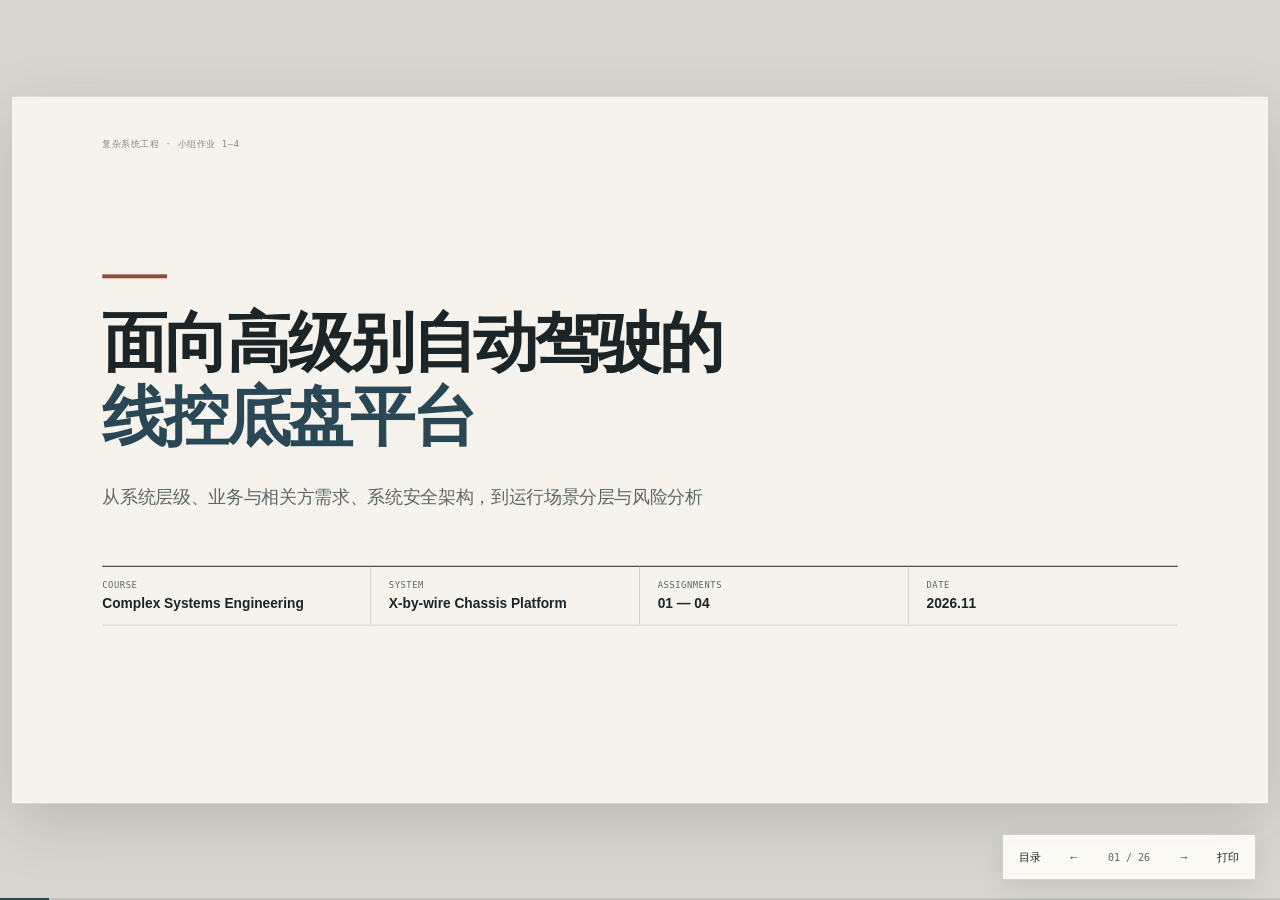
==== report/index.html @ 416346e9 "Rework assignments 1-4 and add continuous HTML presentation" ====
<!doctype html>
<html lang="zh-CN">
<head>
  <meta charset="utf-8">
  <meta name="viewport" content="width=device-width, initial-scale=1">
  <meta name="description" content="复杂系统工程课程完整汇报：面向高级别自动驾驶的线控底盘平台">
  <title>完整汇报｜线控底盘平台</title>
  <link rel="stylesheet" href="../assets/report.css">
</head>
<body>
  <div class="deck-shell">
    <main class="deck-stage" aria-label="小组汇报">
      <section class="slide cover active" data-page="01">
        <div class="cover-rule"></div>
        <h1>面向高级别自动驾驶的<span>线控底盘平台</span></h1>
        <p class="cover-subtitle">
          从系统层级、业务与相关方需求、系统安全架构，到运行场景分层与风险分析
        </p>
        <div class="cover-meta">
          <div><small>COURSE</small><strong>Complex Systems Engineering</strong></div>
          <div><small>SYSTEM</small><strong>X-by-wire Chassis Platform</strong></div>
          <div><small>ASSIGNMENTS</small><strong>01 — 04</strong></div>
          <div><small>DATE</small><strong>2026.11</strong></div>
        </div>
      </section>

      <section class="slide" data-page="02">
        <header class="slide-head">
          <div><span class="label">REPORT STRUCTURE</span><h2>汇报结构</h2></div>
          <p>四次作业沿同一系统主线展开。前三部分建立需求和架构，第四部分把系统放回具体运行环境。</p>
        </header>
        <div class="slide-body">
          <div class="contents-grid">
            <article>
              <b>01</b>
              <h3>系统层级与边界</h3>
              <p>说明研究对象处在哪一层，以及任务、体系、整车和执行模块如何形成需求链。</p>
              <small>层级 / 边界 / 接口</small>
            </article>
            <article>
              <b>02</b>
              <h3>业务与相关方需求</h3>
              <p>回答为什么要建设平台，以及乘客、运营、监管、开发和维护人员分别需要什么。</p>
              <small>ConOps / BRS / StRS</small>
            </article>
            <article>
              <b>03</b>
              <h3>系统需求与安全架构</h3>
              <p>以单通道失效为切片，形成可验证的 SyRS、控制结构、初始架构和 STPA 约束。</p>
              <small>SyRS / STPA / 验证</small>
            </article>
            <article>
              <b>04</b>
              <h3>运行场景与风险</h3>
              <p>分层梳理运行环境、正常设计条件、典型左转实例和风险场景列表。</p>
              <small>场景 / ODD / 风险</small>
            </article>
          </div>
          <div class="key-message">主线：运营任务 → 业务与相关方需求 → 系统需求与安全架构 → 具体运行场景中的验证与风险控制。</div>
        </div>
        <footer class="slide-foot"><span>H2905 · 线控底盘平台</span><span>完整汇报</span></footer>
      </section>

      <section class="slide" data-page="03">
        <header class="slide-head">
          <div><span class="label">SYSTEM BOUNDARY</span><h2>系统对象与边界</h2></div>
          <p>平台位于 Systems 层，向上接收运动意图，向下协调转向、制动、驱动与悬架。</p>
        </header>
        <div class="slide-body">
          <div class="arrow-row">
            <div class="node"><strong>AD 域</strong><span>轨迹 / 速度 / 停车</span></div><div class="arrow">→</div>
            <div class="node"><strong>线控底盘平台</strong><span>解释 / 协同 / 仲裁</span></div><div class="arrow">→</div>
            <div class="node"><strong>四类执行子系统</strong><span>转向 / 制动 / 驱动 / 悬架</span></div><div class="arrow">→</div>
            <div class="node"><strong>整车运动</strong><span>路径 / 速度 / 姿态</span></div>
          </div>
          <div class="three-col" style="height:auto">
            <div class="plain-box"><h3>范围内</h3><p>运动意图解释、多执行器协同、冗余仲裁、状态估计、故障降级、统一接口与事件记录。</p></div>
            <div class="plain-box"><h3>范围外</h3><p>感知算法、全局路径规划、云端调度，以及单电机、制动卡钳等执行器机械本体设计。</p></div>
            <div class="plain-box"><h3>边界原则</h3><p>上层给出任务意图，平台必须说明当前能力；能力未知或不足时，不得默认继续正常执行。</p></div>
          </div>
          <div class="key-message">平台的核心输出不是“某个执行器已在线”，而是“当前仍可完成什么运动，以及还能持续多久”。</div>
        </div>
        <footer class="slide-foot"><span>系统层级 / 系统边界</span><span>03</span></footer>
      </section>

      <section class="slide" data-page="04">
        <header class="slide-head">
          <div><span class="label">SIX LEVELS</span><h2>六层系统分析</h2></div>
          <p>每一层都需要说明对象、输入、输出和与线控底盘平台的连接关系。</p>
        </header>
        <div class="slide-body">
          <div class="system-map">
            <div><small>L1 / MISSION</small><h3>任务</h3><p>安全、连续地完成高级别自动驾驶出行或接驳。</p></div>
            <div><small>L2 / SoS</small><h3>体系</h3><p>车队、云控、路侧、补能、救援与监管共同提供运营条件。</p></div>
            <div><small>L3 / VEHICLE</small><h3>整车</h3><p>以轨迹、速度、加速度和停车位置承载任务。</p></div>
            <div><small>L4 / SYSTEM</small><h3>线控底盘平台</h3><p>把运动意图分配为四类执行能力，并持续声明剩余能力。</p></div>
            <div><small>L5 / SUBSYSTEM</small><h3>子系统</h3><p>转向、制动、驱动和悬架分别形成横向、纵向和垂向能力。</p></div>
            <div><small>L6 / MODULE</small><h3>模块</h3><p>电机、控制器、传感器、电源和通信提供可观测的物理执行。</p></div>
          </div>
          <div class="state-strip">
            <div><small>分析对象</small><strong>Systems</strong><p>跨子系统集成平台</p></div>
            <div><small>向上关系</small><strong>承接意图</strong><p>整车运动与安全约束</p></div>
            <div><small>向下关系</small><strong>组织执行</strong><p>四类底盘子系统</p></div>
            <div><small>核心边界</small><strong>能力声明</strong><p>可用、受限、MRM、隔离</p></div>
          </div>
        </div>
        <footer class="slide-foot"><span>系统层级 / 六层分析</span><span>04</span></footer>
      </section>

      <section class="slide" data-page="05">
        <header class="slide-head">
          <div><span class="label">TRACEABILITY</span><h2>一个左转任务如何向下传递</h2></div>
          <p>用同一场景检查六层之间的接口和责任，避免每层各写一套互不对应的需求。</p>
        </header>
        <div class="slide-body">
          <div class="timeline">
            <article><time>任务</time><h3>完成无人接驳</h3><p>安全到达站点，不依赖车内驾驶员。</p></article>
            <article><time>体系</time><h3>批准 ODD 与任务</h3><p>调度下发站点、路段、天气边界和救援条件。</p></article>
            <article><time>整车</time><h3>规划左转轨迹</h3><p>选择 12–15 km/h、曲率和安全停车位置。</p></article>
            <article><time>系统</time><h3>分解运动指令</h3><p>生成转角、制动、轮端扭矩和姿态目标。</p></article>
            <article><time>子系统</time><h3>执行器协同</h3><p>跟踪角度、控制速度、抑制侧倾。</p></article>
            <article><time>模块</time><h3>状态反馈</h3><p>回传角度、电流、温度、轮速和健康状态。</p></article>
          </div>
          <div class="two-col col-55-45" style="margin-top:28px;height:auto">
            <div class="plain-box">
              <h3>设计含义</h3>
              <p>任务层改变会向下传递约束；模块级能力不足也必须向上形成能力声明。缺少任何一层，需求链都会在集成或验证阶段断开。</p>
            </div>
            <div class="plain-box">
              <h3>课程示例参数</h3>
              <p>左转车轮转角约 +32.5°、目标车速约 12 km/h、整体状态 NORMAL。该组参数仅用于解释传递关系，不作为量产结论。</p>
            </div>
          </div>
        </div>
        <footer class="slide-foot"><span>系统层级 / 场景传递</span><span>05</span></footer>
      </section>

      <section class="slide" data-page="06">
        <header class="slide-head">
          <div><span class="label">CONOPS / OPSCON</span><h2>运营概念与系统运行概念</h2></div>
          <p>ConOps 描述业务怎样运转，OpsCon 说明线控底盘平台在其中承担什么。</p>
        </header>
        <div class="slide-body">
          <div class="two-col">
            <div class="plain-box">
              <h3>ConOps：城市 L4 出行服务</h3>
              <ul>
                <li>运营公司组织车辆、云控、路侧、补能、维护与救援资源。</li>
                <li>车辆在批准的 ODD、车辆状态和任务边界内提供载客服务。</li>
                <li>每次行程、故障和维护数据回到运营决策与安全证据。</li>
              </ul>
            </div>
            <div class="plain-box">
              <h3>OpsCon：线控底盘平台</h3>
              <ul>
                <li>输入：轨迹、速度、加速度、安全停车请求和整车状态。</li>
                <li>处理：意图解释、执行分配、协同、仲裁、降级和状态估计。</li>
                <li>输出：转角、制动力、轮端扭矩、姿态指令及剩余能力。</li>
              </ul>
            </div>
          </div>
          <div class="state-strip">
            <div><small>NORMAL</small><strong>全通道能力</strong><p>执行常规任务</p></div>
            <div><small>DEGRADED</small><strong>受限但可控</strong><p>降低速度或任务范围</p></div>
            <div><small>MRM</small><strong>最小风险机动</strong><p>禁止新任务并安全停车</p></div>
            <div><small>SAFE_STOP</small><strong>驻车与隔离</strong><p>等待维修或救援</p></div>
          </div>
          <div class="key-message">公共网络可以辅助运营，但本地运动控制、故障仲裁和 MRM 不能依赖云控链路。</div>
        </div>
        <footer class="slide-foot"><span>需求定义 / 运营概念</span><span>06</span></footer>
      </section>

      <section class="slide" data-page="07">
        <header class="slide-head">
          <div><span class="label">STAKEHOLDERS</span><h2>相关方需要并不总和</h2></div>
          <p>需求定义不仅收集愿望，也要把安全、效率、成本和合规之间的冲突显式写出来。</p>
        </header>
        <div class="slide-body">
          <div class="requirements-table">
            <table>
              <thead><tr><th style="width:15%">相关方</th><th style="width:27%">主要需要</th><th style="width:26%">可能冲突</th><th>处理方向</th></tr></thead>
              <tbody>
                <tr><td>乘客</td><td>安全、平顺、状态可理解。</td><td>紧急制动与乘员舒适性。</td><td>区分正常、紧急和 MRM 减速度包线。</td></tr>
                <tr><td>运营方</td><td>连续服务、成本可控。</td><td>安全裕度与车辆可用率。</td><td>风险分级、恢复流程和能力化调度。</td></tr>
                <tr><td>云控与远程人员</td><td>掌握真实能力与事件。</td><td>远程效率与本地安全授权。</td><td>本地安全逻辑优先，远程不得绕过锁存。</td></tr>
                <tr><td>开发与安全团队</td><td>稳定接口和完整证据。</td><td>迭代速度与验证充分性。</td><td>版本化接口、变更影响分析和回归。</td></tr>
                <tr><td>监管与保险方</td><td>记录完整、责任可追溯。</td><td>证据范围与数据隐私。</td><td>最小必要采集、分级保存和授权访问。</td></tr>
                <tr><td>维修与供应商</td><td>可隔离、可诊断、责任清晰。</td><td>平台统一性与专有方案。</td><td>接口控制文档、维护模式和隔离点。</td></tr>
                <tr><td>其他道路参与者</td><td>车辆行为可预测。</td><td>运营效率与轨迹激进度。</td><td>降级和 MRM 不超出可控车辆边界。</td></tr>
              </tbody>
            </table>
          </div>
        </div>
        <footer class="slide-foot"><span>需求定义 / 相关方</span><span>07</span></footer>
      </section>

      <section class="slide" data-page="08">
        <header class="slide-head">
          <div><span class="label">BRS / STRS</span><h2>从业务目标到相关方需求</h2></div>
          <p>BRS 采用 BR-01 至 BR-10；StRS 采用 SR-01 至 SR-22。本次汇报只展示与后续安全场景直接相关的需求。</p>
        </header>
        <div class="slide-body">
          <div class="requirements-table">
            <table>
              <thead><tr><th style="width:9%">编号</th><th>需求摘要</th><th style="width:28%">通过准则</th></tr></thead>
              <tbody>
                <tr><td>BR-01</td><td>在定义 ODD 内完成无人化接驳，不依赖车内驾驶员完成常规行程。</td><td>批准 ODD 内完成无人运行验证与运营审核。</td></tr>
                <tr><td>BR-02</td><td>避免底盘运动执行单点失效导致不可控运动。</td><td>安全分析、故障注入与台架或实车证据闭环。</td></tr>
                <tr><td>BR-04</td><td>乘客获得可解释、与安全约束一致的运动体验。</td><td>加速度、冲击与姿态满足舒适基线。</td></tr>
                <tr><td>BR-07</td><td>任务、故障、降级、维护与验证数据形成证据链。</td><td>安全要求可追溯至场景、实现和测试。</td></tr>
                <tr><td>SR-02</td><td>持续发布可用、受限、MRM、隔离状态。</td><td>整车与云控一致解析，状态迁移正确。</td></tr>
                <tr><td>SR-08</td><td>把轨迹和停车意图转换为相互约束的执行指令。</td><td>场景验证无持续执行器冲突。</td></tr>
                <tr><td>SR-09</td><td>关键执行通道单点故障时检测、隔离并保持最低能力。</td><td>满足降级包线或进入 MRM。</td></tr>
                <tr><td>SR-10</td><td>无法维持最低能力时进入并保持 MRM。</td><td>MRM 可重复进入，驻车状态可确认。</td></tr>
              </tbody>
            </table>
          </div>
        </div>
        <footer class="slide-foot"><span>需求定义 / 需求基线</span><span>08</span></footer>
      </section>

      <section class="slide" data-page="09">
        <header class="slide-head">
          <div><span class="label">REQUIREMENT HANDOFF</span><h2>第二次作业留下的需求接口</h2></div>
          <p>进入系统需求阶段前，需要把业务目标、相关方需要和验证证据接起来。</p>
        </header>
        <div class="slide-body">
          <div class="arrow-row">
            <div class="node"><strong>业务目标</strong><span>BR-02 / BR-07</span></div><div class="arrow">→</div>
            <div class="node"><strong>相关方需求</strong><span>SR-09 / SR-10</span></div><div class="arrow">→</div>
            <div class="node"><strong>系统场景</strong><span>左前通道失效</span></div><div class="arrow">→</div>
            <div class="node"><strong>验证证据</strong><span>FR / PR / DR</span></div>
          </div>
          <div class="three-col" style="height:auto">
            <div class="plain-box"><h3>已确认</h3><p>平台必须支持无人运营；关键执行单点故障不得导致不可控运动；状态和证据必须可追溯。</p></div>
            <div class="plain-box"><h3>待协商</h3><p>具体速度阈值、允许的降级能力、故障恢复时长、日志保存期限和远程人员车辆比。</p></div>
            <div class="plain-box"><h3>进入安全设计</h3><p>选择“15 km/h 路口左转、左前转向通道失效”作为可注入、可观察、可验证的系统切片。</p></div>
          </div>
        </div>
        <footer class="slide-foot"><span>需求定义 / 场景衔接</span><span>09</span></footer>
      </section>

      <section class="slide" data-page="10">
        <header class="slide-head">
          <div><span class="label">VALIDATION SLICE</span><h2>先限定一个可以验收的切片</h2></div>
          <p>系统边界只覆盖平台对左前转向通道故障的检测、仲裁、接管、能力声明和 MRM。</p>
        </header>
        <div class="slide-body">
          <div class="three-col">
            <div class="plain-box"><span class="label">SYSTEM UNDER STUDY</span><h3>线控底盘平台</h3><p>接收 AD 轨迹与速度意图，协调双转向通道、制动和驱动，并实时声明剩余能力。</p></div>
            <div class="plain-box"><span class="label">FAULT TRIGGER</span><h3>左前转向通道失能</h3><p>执行器开路、反馈失效，或指令与实际角度持续不一致。机械本体设计不属于本切片。</p></div>
            <div class="plain-box"><span class="label">ACCEPTANCE RESULT</span><h3>降级可控或安全停车</h3><p>不能悄悄回到 NORMAL；最终状态应为 DEGRADED、MRM 或 SAFE_STOP。</p></div>
          </div>
          <div class="condition-table" style="margin-top:24px">
            <table>
              <thead><tr><th>初始条件</th><th>课程验证基线</th><th>说明</th></tr></thead>
              <tbody>
                <tr><td>道路</td><td>干沥青，左转半径约 15 m</td><td>后续需按整车动力学和试验道路确认。</td></tr>
                <tr><td>车辆</td><td>半载，车速 15 km/h</td><td>用于建立单故障切片的初始参数。</td></tr>
                <tr><td>时间目标</td><td>检测约 50 ms，接管约 100 ms</td><td>作为待验证指标，不构成量产承诺。</td></tr>
              </tbody>
            </table>
          </div>
        </div>
        <footer class="slide-foot"><span>系统需求 / 验证切片</span><span>10</span></footer>
      </section>

      <section class="slide" data-page="11">
        <header class="slide-head">
          <div><span class="label">CONTROL STRUCTURE</span><h2>控制结构与状态迁移</h2></div>
          <p>AD 域负责运动意图；平台负责可实现性、仲裁和降级；执行器与车辆状态回到平台形成闭环。</p>
        </header>
        <div class="slide-body">
          <div class="system-map" style="grid-template-columns:repeat(5,1fr)">
            <div><small>COMMAND</small><h3>AD 运动请求</h3><p>曲率、目标速度、加速度上限、安全停车请求。</p></div>
            <div><small>HEALTH</small><h3>独立健康判断</h3><p>指令、角度、电流、温度和通信新鲜度。</p></div>
            <div><small>AUTHORITY</small><h3>锁存式仲裁</h3><p>决定模式，阻止未知状态回到 NORMAL。</p></div>
            <div><small>EXECUTION</small><h3>双通道转向</h3><p>A 主执行，B 热备；制动和驱动受同一模式约束。</p></div>
            <div><small>FEEDBACK</small><h3>车辆状态</h3><p>转角、横摆、轮速、剩余能力和事件序号。</p></div>
          </div>
          <div class="state-strip">
            <div><small>S0 · NORMAL</small><strong>双通道有效</strong><p>正常转向与速度请求</p></div>
            <div><small>S1 · DEGRADED</small><strong>单通道有效</strong><p>B 接管，限速并声明能力</p></div>
            <div><small>S2 · MRM</small><strong>无有效转向</strong><p>禁止新任务、协调受控停车</p></div>
            <div><small>S3 · SAFE_STOP</small><strong>驻车与隔离</strong><p>事件记录、通知、等待维修</p></div>
          </div>
          <div class="key-message">关键反馈不能只写“是否在线”，还要给出模式、剩余转角、速度上限、原因和有效时间。</div>
        </div>
        <footer class="slide-foot"><span>系统需求 / 控制结构</span><span>11</span></footer>
      </section>

      <section class="slide" data-page="12">
        <header class="slide-head">
          <div><span class="label">SYSTEM REQUIREMENTS</span><h2>系统需求规格：只写可实现、可验证的内容</h2></div>
          <p>SyRS 以 FR、PR、DR 编号，并直接追溯到相关方需求和 STPA 安全约束。</p>
        </header>
        <div class="slide-body">
          <div class="requirements-table">
            <table>
              <thead><tr><th style="width:9%">编号</th><th>需求陈述</th><th style="width:33%">初始验收方向</th></tr></thead>
              <tbody>
                <tr><td>FR-01</td><td>同时监测双通道指令、实际角度、电流、使能和通信新鲜度，区分有效、降级、未知和故障。</td><td>两类以上独立证据不一致时不得保持有效。</td></tr>
                <tr><td>FR-02</td><td>主通道失效时锁存故障、阻断错误指令，并切换至已通过自检的热备通道。</td><td>故障后不自动返回 NORMAL。</td></tr>
                <tr><td>FR-03</td><td>切换时保持转角和横摆趋势连续，禁止阶跃式转向修正。</td><td>控制周期 10 ms；不得触发驱动扭矩增加。</td></tr>
                <tr><td>FR-04</td><td>仅一个有效转向通道时进入 DEGRADED，限速并声明可实现能力。</td><td>初版速度上限 20 km/h，待整车标定。</td></tr>
                <tr><td>FR-05</td><td>无有效转向通道时拒绝新任务、进入 MRM，并协调制动、驱动与驻车。</td><td>初版 100 ms 内发出 MRM，减速度不超过 0.3 g。</td></tr>
                <tr><td>PR-01/02</td><td>健康判断、仲裁和转角更新周期固定；故障检测时间受控。</td><td>周期 10 ms；检测目标不超过 50 ms。</td></tr>
                <tr><td>PR-03</td><td>热备通道在明确时序内接管并保持指令连续。</td><td>接管目标不超过 100 ms。</td></tr>
                <tr><td>DR-01</td><td>记录故障码、状态迁移、双通道反馈、指令序列与统一时间戳。</td><td>一次测试可由事件序列独立重建。</td></tr>
              </tbody>
            </table>
          </div>
        </div>
        <footer class="slide-foot"><span>系统需求 / SyRS</span><span>12</span></footer>
      </section>

      <section class="slide" data-page="13">
        <header class="slide-head">
          <div><span class="label">INITIAL ARCHITECTURE</span><h2>架构重点是把故障隔离路径画出来</h2></div>
          <p>双通道不是把同一套资源复制两份；供电、通信、计算、时间源和机械依赖都要检查共因故障。</p>
        </header>
        <div class="slide-body">
          <div class="six-grid" style="display:grid;grid-template-columns:repeat(3,1fr);gap:16px">
            <div class="plain-box"><h3>A · 主控制通道</h3><p>执行正常转向闭环；自检、温度、指令一致性和车辆响应持续可见。</p></div>
            <div class="plain-box"><h3>B · 热备控制通道</h3><p>同步运行但输出受控；只在仲裁器确认接管后获得执行权。</p></div>
            <div class="plain-box"><h3>H · 独立健康判断</h3><p>不只看通信在线，还比较实际转角、电流、温度和车辆横摆响应。</p></div>
            <div class="plain-box"><h3>M · 锁存式模式仲裁</h3><p>故障后不自动恢复；只有维修确认和重新自检后才允许进入 NORMAL。</p></div>
            <div class="plain-box"><h3>R · MRM 协调器</h3><p>无有效转向时独立禁止增扭、请求受控减速、准备驻车并通知远程。</p></div>
            <div class="plain-box"><h3>E · 事件与证据记录</h3><p>统一保存指令、反馈、故障、模式迁移、版本和时间戳。</p></div>
          </div>
          <div class="key-message">“未知即不安全”：健康状态不能确认时，不授予正常执行权。</div>
        </div>
        <footer class="slide-foot"><span>安全架构 / 初始架构</span><span>13</span></footer>
      </section>

      <section class="slide" data-page="14">
        <header class="slide-head">
          <div><span class="label">STPA</span><h2>从危险反推不安全控制动作</h2></div>
          <p>本次分析聚焦错误过程模型、反馈失效和接管动作本身带来的风险。</p>
        </header>
        <div class="slide-body">
          <div class="risk-table">
            <table>
              <thead><tr><th style="width:15%">危险</th><th style="width:20%">不安全控制动作</th><th style="width:27%">因果场景</th><th>安全约束</th></tr></thead>
              <tbody>
                <tr><td>H-01 无法维持预期路径</td><td>UCA-01 健康未知时仍发布 NORMAL</td><td>通信在线被误认为执行器可用；反馈陈旧。</td><td>SC-01 未知状态不授权 NORMAL。</td></tr>
                <tr><td>H-01 无法维持预期路径</td><td>UCA-02 备份未完成自检即接管</td><td>方向或零位错误，切换成为新风险。</td><td>SC-02 接管前完成自检和授权。</td></tr>
                <tr><td>H-02 非预期横摆</td><td>UCA-03 接管时未限扭矩就输出大转角</td><td>力矩冲突、积分饱和或指令阶跃。</td><td>SC-03 限扭矩、限变化率并保持闭环。</td></tr>
                <tr><td>H-01 失去方向控制</td><td>UCA-04 无有效转向时继续驱动</td><td>停车距离和横向裕度持续缩小。</td><td>SC-04 禁止增扭并进入 MRM。</td></tr>
                <tr><td>H-02 收敛不可预测</td><td>UCA-05 确认失效后延迟请求 MRM</td><td>等待更优决策导致停车窗口缩短。</td><td>SC-05 固定超时并及时安全停车。</td></tr>
              </tbody>
            </table>
          </div>
          <div class="condition-table" style="margin-top:18px">
            <table>
              <thead><tr><th style="width:20%">安全需求</th><th>落实内容</th></tr></thead>
              <tbody>
                <tr><td>SAF-01 / 02</td><td>未知状态不得进入 NORMAL；故障必须锁存，未经维修确认不得自动恢复。</td></tr>
                <tr><td>SAF-03</td><td>双通道不共享单一电源、通信路径或时间源，共性故障必须可检测。</td></tr>
                <tr><td>SAF-04 / 06</td><td>无转向能力时禁止增扭并进入 MRM；接管期间限制扭矩和转角变化率。</td></tr>
              </tbody>
            </table>
          </div>
        </div>
        <footer class="slide-foot"><span>安全分析 / STPA</span><span>14</span></footer>
      </section>

      <section class="slide" data-page="15">
        <header class="slide-head">
          <div><span class="label">VERIFICATION</span><h2>用故障注入证明系统行为</h2></div>
          <p>每个用例同时检查模式迁移、时序、车辆运动和证据记录，而不只看是否“报警”。</p>
        </header>
        <div class="slide-body">
          <div class="trace-table">
            <table>
              <thead><tr><th style="width:10%">用例</th><th style="width:34%">注入条件</th><th>通过证据</th></tr></thead>
              <tbody>
                <tr><td>VT-01</td><td>15 km/h 定曲率左转中切断 A 通道使能，B 通道热备。</td><td>检测和接管满足基线；不返回 NORMAL；无驱动增扭。</td></tr>
                <tr><td>VT-02</td><td>保持旧角度值但停止更新时间戳，并制造指令与实际角度不一致。</td><td>判为未知；禁止 NORMAL；保存完整故障快照。</td></tr>
                <tr><td>VT-03</td><td>A 通道失效，同时 B 通道自检失败或供电中断。</td><td>及时请求 MRM；禁止驱动增扭；完成受控减速与驻车。</td></tr>
                <tr><td>VT-04</td><td>断开共享通信或时钟；清除故障码但不维修。</td><td>共性故障可检测；故障锁存；维修确认后才允许重新自检。</td></tr>
              </tbody>
            </table>
          </div>
          <div class="two-col" style="margin-top:22px;height:auto">
            <div class="plain-box"><h3>试验顺序</h3><p>模型在环 → 故障注入台架 → 封闭场地低速左转 → 按结果调整速度、转角与减速度边界。</p></div>
            <div class="plain-box"><h3>未闭合项</h3><p>机械共因、轮胎与载荷影响、时钟同步精度、MRM 停车位置和乘员冲击仍需实车数据。</p></div>
          </div>
        </div>
        <footer class="slide-foot"><span>安全验证 / 故障注入</span><span>15</span></footer>
      </section>

      <section class="slide" data-page="16">
        <header class="slide-head">
          <div><span class="label">SCENARIO LAYERS</span><h2>场景分五层展开</h2></div>
          <p>从运营环境逐层收敛到模块状态。上层决定任务是否成立，下层决定任务能否执行。</p>
        </header>
        <div class="slide-body">
          <div class="system-map" style="grid-template-columns:repeat(5,1fr)">
            <div><small>S0 / OPERATIONS</small><h3>运营与体系</h3><p>任务、ODD、调度、云控、远程协助、救援、监管与维护。</p></div>
            <div><small>S1 / ENVIRONMENT</small><h3>道路与环境</h3><p>交叉口、车道、坡度、附着、天气、光照、视野和交通参与者。</p></div>
            <div><small>S2 / MISSION</small><h3>车辆任务</h3><p>路线、左转动作、目标速度、加速度、载荷、乘员与停车位置。</p></div>
            <div><small>S3 / SYSTEM</small><h3>底盘平台</h3><p>模式、执行指令、健康状态、剩余能力、时延与时间戳。</p></div>
            <div><small>S4 / MODULE</small><h3>执行与模块</h3><p>双转向通道、制动器、驱动、悬架、传感器、电源与通信。</p></div>
          </div>
          <div class="two-col" style="margin-top:25px;height:auto">
            <div class="plain-box"><h3>向下传递</h3><p>任务选择道路与轨迹；平台把轨迹转换为运动能力；模块故障反过来限制上层任务。</p></div>
            <div class="plain-box"><h3>向上约束</h3><p>ODD 或模块能力不满足时，平台不能只报故障，还要声明还剩多少转向、制动和速度能力。</p></div>
          </div>
        </div>
        <footer class="slide-foot"><span>场景设计 / 分层</span><span>16</span></footer>
      </section>

      <section class="slide" data-page="17">
        <header class="slide-head">
          <div><span class="label">SCENE ELEMENTS</span><h2>每一层需要记录的要素</h2></div>
          <p>要素选择围绕“可能改变运动任务、能力或安全边界”的信息，避免把场景写成完整环境数据库。</p>
        </header>
        <div class="slide-body">
          <div class="requirements-table">
            <table>
              <thead><tr><th style="width:16%">层次</th><th>核心要素</th><th style="width:30%">本作业关注点</th></tr></thead>
              <tbody>
                <tr><td>S0 运营与体系</td><td>接驳任务、站点、批准 ODD、调度策略、远程人员、救援与监管。</td><td>车辆是否被允许进入此任务，异常后由谁接收事件。</td></tr>
                <tr><td>S1 道路与环境</td><td>交叉口类型、车道宽度、坡度、附着、天气、光照、行人与非机动车、对向直行。</td><td>环境是否仍在 ODD 内，可见性和附着是否改变运动边界。</td></tr>
                <tr><td>S2 车辆任务</td><td>轨迹、曲率、目标速度、加速度、载荷、乘员状态和安全停车位置。</td><td>任务需要多少时间、空间和执行能力。</td></tr>
                <tr><td>S3 底盘平台</td><td>模式、输入请求、四类执行指令、健康状态、剩余能力、时延和日志。</td><td>系统能否实现任务，何时应限速、降级或 MRM。</td></tr>
                <tr><td>S4 执行与模块</td><td>转向双通道、制动、驱动、悬架、角度、电流、温度、压力、轮速、电源和通信。</td><td>模块状态是否足以支撑平台声明的最低能力。</td></tr>
              </tbody>
            </table>
          </div>
        </div>
        <footer class="slide-foot"><span>场景设计 / 要素</span><span>17</span></footer>
      </section>

      <section class="slide" data-page="18">
        <header class="slide-head">
          <div><span class="label">OPERATING DESIGN DOMAIN</span><h2>正常运行设计条件：运行设计范围</h2></div>
          <p>下列条件构成课程阶段的正常 ODD。超出范围时，平台应收紧授权或停止任务。</p>
        </header>
        <div class="slide-body">
          <div class="condition-table">
            <table>
              <thead><tr><th style="width:12%">类别</th><th>正常条件</th><th style="width:32%">超出条件时</th></tr></thead>
              <tbody>
                <tr><td>道路</td><td>批准的城市低速道路；信号或标志明确；车道宽 ≥ 3.25 m；坡度 ≤ 5%；左转半径 &gt; 10 m；标线可识别。</td><td>未批准路段、几何或路权不确定时拒绝任务。</td></tr>
                <tr><td>交通</td><td>混合交通；存在机动车、行人和非机动车，但其行为能在预测窗口内识别。</td><td>高密度冲突、道路封闭或无法解释的交通行为触发减速或停车。</td></tr>
                <tr><td>速度</td><td>常规 ≤ 30 km/h；典型左转 12–15 km/h；最终阈值按车型、载荷和附着标定。</td><td>超出能力声明时不得继续推进任务。</td></tr>
                <tr><td>天气与光照</td><td>道路附着良好；无积水或积雪；白天或满足照明要求的夜间。</td><td>雨雪、大雾、积水、低附着或强逆光时收紧 ODD。</td></tr>
                <tr><td>通信</td><td>云控可辅助运营，但本地控制、仲裁和 MRM 不依赖公共网络。</td><td>通信中断时保持本地能力，完成安全动作或停车。</td></tr>
                <tr><td>能量与热</td><td>高压、低压、驱动、制动与控制器温度处于供应商声明范围。</td><td>热降额、能量不足或制动能力下降时更新剩余能力。</td></tr>
              </tbody>
            </table>
          </div>
        </div>
        <footer class="slide-foot"><span>运行条件 / ODD</span><span>18</span></footer>
      </section>

      <section class="slide" data-page="19">
        <header class="slide-head">
          <div><span class="label">SYSTEM AND PEOPLE</span><h2>运行设计条件：系统状态与人员状态</h2></div>
          <p>车辆自检、能力声明和人员职责必须同时满足条件，正常任务才成立。</p>
        </header>
        <div class="slide-body">
          <div class="two-col">
            <div>
              <h3 style="margin-top:0">系统状态</h3>
              <div class="condition-table">
                <table>
                  <tbody>
                    <tr><td>主状态</td><td>NORMAL，无锁存故障，无未确认健康状态。</td></tr>
                    <tr><td>自检</td><td>双转向、制动、驱动、悬架、传感器、电源与通信通过。</td></tr>
                    <tr><td>一致性</td><td>指令、反馈和车辆响应在允许误差内；时间戳新鲜且单调。</td></tr>
                    <tr><td>能力声明</td><td>给出可用转角、速度上限、制动能力、模式原因和有效时间。</td></tr>
                    <tr><td>时间基准</td><td>AD 请求、平台控制、执行反馈与事件记录可核对。</td></tr>
                  </tbody>
                </table>
              </div>
            </div>
            <div>
              <h3 style="margin-top:0">人员状态</h3>
              <div class="condition-table">
                <table>
                  <tbody>
                    <tr><td>车内人员</td><td>正式运营不配驾驶员；乘客坐稳并系安全带；车门关闭。</td></tr>
                    <tr><td>试验安全员</td><td>初始道路验证阶段可随车，并可使用独立急停。</td></tr>
                    <tr><td>远程人员</td><td>经过培训，能读取状态、原因和处置项；同时监控车辆数须验证。</td></tr>
                    <tr><td>授权边界</td><td>远程建议不得绕过本地安全约束、故障锁存和 MRM。</td></tr>
                    <tr><td>运维与救援</td><td>具备隔离、断电、拖移权限，并知道如何读取危险状态。</td></tr>
                  </tbody>
                </table>
              </div>
            </div>
          </div>
          <div class="key-message">正常运行的判据是“条件满足且能力已声明”，并非车辆已经上电或某个执行器在线。</div>
        </div>
        <footer class="slide-foot"><span>运行条件 / 系统与人员</span><span>19</span></footer>
      </section>

      <section class="slide" data-page="20">
        <header class="slide-head">
          <div><span class="label">TYPICAL SCENARIO</span><h2>典型实例：无保护路口低速左转</h2></div>
          <p>半载、干沥青、白天；接近 18 km/h，进入冲突区降至约 12 km/h；对向有直行车辆，右缘有等待通行的行人和非机动车。</p>
        </header>
        <div class="slide-body">
          <div class="timeline">
            <article><time>−8 s</time><h3>任务与 ODD 校验</h3><p>确认路段、天气、载荷和任务均处于批准范围。</p></article>
            <article><time>−5 s</time><h3>路口识别</h3><p>AD 输出左转轨迹、对向间隙与行人占用。</p></article>
            <article><time>−2 s</time><h3>平台自检</h3><p>双转向、制动、驱动、悬架健康；状态 NORMAL。</p></article>
            <article><time>0 s</time><h3>进入左转</h3><p>曲率约 0.067 m⁻¹；分配转角、制动与姿态目标。</p></article>
            <article><time>2–5 s</time><h3>轨迹跟踪</h3><p>检查实际转角、横摆、轮速和侧向加速度。</p></article>
            <article><time>6 s</time><h3>退出路口</h3><p>平滑回正，恢复速度并记录任务事件。</p></article>
          </div>
          <div class="condition-table" style="margin-top:25px">
            <table>
              <thead><tr><th style="width:16%">阶段</th><th>平台动作</th><th style="width:31%">可观察结果</th></tr></thead>
              <tbody>
                <tr><td>接近路口</td><td>校验能力，协调制动和能量回收，准备降速。</td><td>减速度在舒适范围；状态 NORMAL。</td></tr>
                <tr><td>进入冲突区</td><td>轨迹转为车轮转角；限制变化率；协调左右轮驱动。</td><td>路径偏差受控；无持续执行器冲突。</td></tr>
                <tr><td>弯中跟踪</td><td>闭环修正转角；协调制动与驱动；悬架抑制侧倾。</td><td>横摆趋势稳定；乘员冲击可接受。</td></tr>
                <tr><td>退出路口</td><td>平滑回正，逐步恢复速度，完成事件记录。</td><td>无残余转向振荡；数据可追溯。</td></tr>
              </tbody>
            </table>
          </div>
        </div>
        <footer class="slide-foot"><span>典型场景 / 路口左转</span><span>20</span></footer>
      </section>

      <section class="slide" data-page="21">
        <header class="slide-head">
          <div><span class="label">RISK SCENARIO LIST 1</span><h2>把场景要素偏差转成风险场景</h2></div>
          <p>采用“过早、过晚、未发生、顺序错误、持续时间过长”的偏差检查。等级为课程阶段初评，需用数据验证。</p>
        </header>
        <div class="slide-body">
          <div class="risk-table">
            <table>
              <thead><tr><th style="width:8%">编号</th><th style="width:23%">风险场景</th><th style="width:23%">触发偏差</th><th style="width:22%">可能后果</th><th style="width:10%">S / P</th><th>控制方向</th></tr></thead>
              <tbody>
                <tr><td>RT-01</td><td>对向直行车辆遮挡，间隙判断过晚。</td><td>冲突识别延迟，轨迹仍进入左转。</td><td>与对向车辆侧向碰撞。</td><td>S3 / B</td><td>保留间隙不确定性；低置信度禁止进入冲突区。</td></tr>
                <tr><td>RT-02</td><td>行人或非机动车进入规划路径。</td><td>占用预测更新过晚或未进入约束。</td><td>挤压、碰撞或非预期急停。</td><td>S3 / B</td><td>限速、保留横向裕度、无法确认时停车。</td></tr>
                <tr><td>RT-03</td><td>前车在入口突然制动。</td><td>制动请求过晚；回馈与液压协同不足。</td><td>追尾、乘员冲击或阻塞路口。</td><td>S2 / B</td><td>准备制动、限制跟车时距、监测热状态。</td></tr>
                <tr><td>RT-04</td><td>湿滑路面导致车辆偏离左转路径。</td><td>附着估计偏差；扭矩和转角包线未收紧。</td><td>横向稳定性下降，越过车道边界。</td><td>S2 / B</td><td>湿滑条件退出正常 ODD；降低速度与扭矩变化率。</td></tr>
                <tr><td>RT-05</td><td>左前转向通道在进入路口时失效。</td><td>执行器开路或指令与实际角度持续不一致。</td><td>左转不足或路径突变。</td><td>S3 / B</td><td>双通道健康判断、热备接管、限速和 MRM。</td></tr>
              </tbody>
            </table>
          </div>
          <p class="small muted" style="margin:12px 0 0">S1：车内可恢复异常；S2：交通冲突或 MRM；S3：存在人员伤害或扩大事故可能。A/B/C：初步低/中/高可能性。</p>
        </div>
        <footer class="slide-foot"><span>风险分析 / 风险列表</span><span>21</span></footer>
      </section>

      <section class="slide" data-page="22">
        <header class="slide-head">
          <div><span class="label">RISK SCENARIO LIST 2</span><h2>系统故障和运营偏差同样属于风险场景</h2></div>
          <p>平台风险不只在机械失效，也包括错误状态、共因故障、能力更新滞后和远程处置误判。</p>
        </header>
        <div class="slide-body">
          <div class="risk-table">
            <table>
              <thead><tr><th style="width:8%">编号</th><th style="width:24%">风险场景</th><th style="width:24%">触发偏差</th><th style="width:22%">可能后果</th><th style="width:10%">S / P</th><th>控制方向</th></tr></thead>
              <tbody>
                <tr><td>RT-06</td><td>转向反馈卡滞，但系统仍判为 NORMAL。</td><td>通信在线；时间戳或指令一致性检查不足。</td><td>按错误过程模型继续转向。</td><td>S3 / A</td><td>新鲜度、角度、电流和车辆响应多证据判断。</td></tr>
                <tr><td>RT-07</td><td>备份通道接管产生转角或扭矩阶跃。</td><td>切换过猛；积分饱和或零位不一致。</td><td>非预期横摆或乘员伤害。</td><td>S2 / B</td><td>限扭矩和变化率、抗饱和、接管前自检。</td></tr>
                <tr><td>RT-08</td><td>双通道共享电源、时钟或通信导致共因失效。</td><td>冗余资源并未真正独立。</td><td>无转向能力且 MRM 协调受影响。</td><td>S3 / A</td><td>独立供电和时间源、共性故障检测、独立 MRM。</td></tr>
                <tr><td>RT-09</td><td>远程人员延迟确认或被错误状态误导。</td><td>状态不完整、网络延迟或越权命令。</td><td>错过停车窗口或采取不适当处置。</td><td>S2 / B</td><td>本地安全优先，状态含原因与剩余能力。</td></tr>
                <tr><td>RT-10</td><td>制动或驱动热降额，平台仍按原能力分配任务。</td><td>能力反馈过晚或未更新。</td><td>制动力不足，只能在更差位置停车。</td><td>S2 / B</td><td>持续发布热状态与能力上限；降额后重规划。</td></tr>
              </tbody>
            </table>
          </div>
          <div class="key-message">风险分析的重点从“零件是否故障”扩展到“系统是否用正确状态和剩余能力支持了当前任务”。</div>
        </div>
        <footer class="slide-foot"><span>风险分析 / 风险列表</span><span>22</span></footer>
      </section>

      <section class="slide" data-page="23">
        <header class="slide-head">
          <div><span class="label">CONTROL MAPPING</span><h2>高风险场景回到需求与验证</h2></div>
          <p>风险不是另起一套清单，而要能追溯到前三次作业的需求、架构和测试。</p>
        </header>
        <div class="slide-body">
          <div class="two-col col-65-35">
            <div class="trace-table">
              <table>
                <thead><tr><th style="width:15%">场景约束</th><th>约束内容</th><th style="width:26%">承接需求</th></tr></thead>
                <tbody>
                  <tr><td>SCN-01</td><td>ODD、自检、健康与能力声明同时满足，才允许 NORMAL 并执行左转。</td><td>SR-02 / SR-09 / SAF-01</td></tr>
                  <tr><td>SCN-02</td><td>规划轨迹超出当前转角、附着或制动能力时，平台拒绝执行并声明不可实现。</td><td>SR-08 / SR-09</td></tr>
                  <tr><td>SCN-03</td><td>转向能力低于任务需求时进入 DEGRADED；无法维持最低路径能力时进入 MRM。</td><td>FR-04 / FR-05 / SAF-04</td></tr>
                  <tr><td>SCN-04</td><td>能力、热状态或附着估计显著变化时，按期更新剩余能力。</td><td>SR-02 / SR-11</td></tr>
                  <tr><td>SCN-05</td><td>远程协助不得覆盖本地故障锁存、安全停车和运动能力限制。</td><td>SR-03 / SR-07</td></tr>
                </tbody>
              </table>
            </div>
            <div>
              <div class="risk-matrix" style="margin-top:0">
                <div class="axis"></div><div class="axis">低</div><div class="axis">中</div><div class="axis">高</div>
                <div class="axis">S3</div><div class="cell-mid">RT-08</div><div class="cell-high"><span class="marker">RT-05</span> <span class="marker">RT-06</span></div><div class="cell-high"><span class="marker">RT-02</span></div>
                <div class="axis">S2</div><div class="cell-low">RT-10</div><div class="cell-mid"><span class="marker">RT-03</span> <span class="marker">RT-04</span></div><div class="cell-high"><span class="marker">RT-09</span></div>
                <div class="axis">S1</div><div class="cell-low"></div><div class="cell-mid"></div><div class="cell-high"></div>
                <div class="axis"></div><div class="axis">A 低</div><div class="axis">B 中</div><div class="axis">C 高</div>
              </div>
              <p class="small muted">初评矩阵用于确定优先验证顺序，不代表已接受的交通风险。</p>
            </div>
          </div>
        </div>
        <footer class="slide-foot"><span>风险分析 / 控制映射</span><span>23</span></footer>
      </section>

      <section class="slide" data-page="24">
        <header class="slide-head">
          <div><span class="label">END-TO-END TRACE</span><h2>四次作业形成一条完整链路</h2></div>
          <p>每一项结论都能进入下一阶段，避免汇报时只堆材料而没有系统主线。</p>
        </header>
        <div class="slide-body">
          <div class="timeline" style="grid-template-columns:repeat(4,1fr)">
            <article><time>01 层级</time><h3>确定系统层级</h3><p>线控底盘平台位于 Systems 层，承接整车运动目标，组织四类执行子系统。</p></article>
            <article><time>02 需求</time><h3>形成需求来源</h3><p>BR-02、BR-07 与 SR-09、SR-10 共同要求故障可控、能力可声明、证据可追溯。</p></article>
            <article><time>03 架构</time><h3>定义系统响应</h3><p>通过 FR、PR、DR、SC 和初始架构形成检测、接管、降级、MRM 和验证路径。</p></article>
            <article><time>04 场景</time><h3>检查运行有效性</h3><p>把需求和架构放入路口左转场景，检查 ODD、人员状态、典型过程与风险场景。</p></article>
          </div>
          <div class="condition-table" style="margin-top:30px">
            <table>
              <thead><tr><th style="width:16%">汇报问题</th><th>本组回答</th><th style="width:31%">尚需确认</th></tr></thead>
              <tbody>
                <tr><td>系统是什么</td><td>面向整车运动的系统级平台，不是单一执行器集合。</td><td>车型范围、整车接口与供应商边界。</td></tr>
                <tr><td>为什么需要</td><td>无人化运营需要补回人工最终容错，并支持跨车型复用。</td><td>运营目标、法规准入和成本约束。</td></tr>
                <tr><td>怎样保证安全</td><td>健康监测、双通道接管、能力声明、锁存、MRM 与证据记录。</td><td>阈值、独立性和 MRM 停车位置需验证。</td></tr>
                <tr><td>在哪些场景有效</td><td>城市低速道路和受控路口左转，超出 ODD 时退出或停车。</td><td>复杂交通、恶劣天气和真实故障率数据。</td></tr>
              </tbody>
            </table>
          </div>
        </div>
        <footer class="slide-foot"><span>完整链路 / 需求追溯</span><span>24</span></footer>
      </section>

      <section class="slide" data-page="25">
        <header class="slide-head">
          <div><span class="label">GROUP WORK</span><h2>小组分工与汇报安排</h2></div>
          <p>按内容和证据分工，每位成员都说明自己负责的判断、图表或验证工作。</p>
        </header>
        <div class="slide-body">
          <div class="requirements-table roles-table">
            <table>
              <thead><tr><th style="width:23%">分工</th><th style="width:31%">负责内容</th><th>汇报重点</th></tr></thead>
              <tbody>
                <tr><td>组员 1 · 系统与需求</td><td>作业 01、02 的层级、边界、BRS 和 StRS。</td><td>说明为什么选择 Systems 层，以及需求从哪里产生。</td></tr>
                <tr><td>组员 2 · 架构与安全</td><td>作业 03 的 SyRS、控制结构、STPA 和验证。</td><td>说明单故障如何检测、接管、降级和进入 MRM。</td></tr>
                <tr><td>组员 3 · 场景与风险</td><td>作业 04 的场景分层、设计条件、典型实例和风险列表。</td><td>说明正常运行条件与风险如何映射回需求。</td></tr>
                <tr><td>组员 4 · 统稿与资料</td><td>四次作业衔接、图表一致性、来源与现场演示。</td><td>负责完整主线、术语核对和答辩记录。</td></tr>
              </tbody>
            </table>
          </div>
          <div class="two-col" style="margin-top:22px;height:auto">
            <div class="plain-box"><h3>建议汇报节奏</h3><p>作业 01 约 2 分钟，作业 02 约 3 分钟，作业 03 约 5 分钟，作业 04 和结论约 5 分钟。</p></div>
            <div class="plain-box"><h3>现场可演示内容</h3><p>六层需求链、双通道状态迁移、左转场景时间线、风险到需求的追溯表。</p></div>
          </div>
        </div>
        <footer class="slide-foot"><span>小组汇报 / 分工</span><span>25</span></footer>
      </section>

      <section class="slide" data-page="26">
        <header class="slide-head">
          <div><span class="label">CONCLUSION</span><h2>结论</h2></div>
          <p>本报告完成四次作业的串联，并明确课程阶段可以确认和仍待验证的内容。</p>
        </header>
        <div class="slide-body">
          <div class="three-col" style="height:auto">
            <div class="plain-box"><h3>系统工程主线</h3><p>从任务与体系出发确定平台边界，再通过 BRS、StRS、SyRS 和安全架构把目标变成可实现、可验证的要求。</p></div>
            <div class="plain-box"><h3>安全设计重点</h3><p>未知状态不授权正常执行；故障要锁存；备份接管要保持指令连续；无法维持最低能力时进入 MRM。</p></div>
            <div class="plain-box"><h3>场景分析重点</h3><p>正常任务必须同时满足 ODD、系统健康和人员职责条件。风险来自场景偏差、能力更新滞后和错误状态。</p></div>
          </div>
          <h3 style="margin-top:30px">参考与说明</h3>
          <ol class="source-list">
            <li>ISO/IEC/IEEE 29148:2018，Requirements engineering。</li>
            <li>ISO/IEC/IEEE 15288:2023，System life cycle processes。</li>
            <li>STPA Handbook，Leveson &amp; Thomas，2018。</li>
            <li>本报告参数均为课程情景基线，不作为量产、法规或安全认证结论。</li>
          </ol>
          <div class="key-message" style="margin-top:26px">下一步：与整车和感知团队确认量化阈值，并按仿真、HIL、封闭场地的顺序完成验证。</div>
        </div>
        <footer class="slide-foot"><span>H2905 · Complex Systems Engineering · 2026</span><span>26</span></footer>
      </section>
    </main>
  </div>

  <nav class="deck-controls" aria-label="汇报控制">
    <a href="../" title="返回作业入口">目录</a>
    <button type="button" data-prev title="上一页">←</button>
    <span class="counter">01 / 26</span>
    <button type="button" data-next title="下一页">→</button>
    <button type="button" data-print title="打印或另存为 PDF">打印</button>
  </nav>
  <div class="progress" aria-hidden="true"><span></span></div>
  <script src="../assets/report.js"></script>
</body>
</html>
---- assets/report.css ----
:root {
  --paper: #f5f3ec;
  --paper-2: #eae7de;
  --white: #fcfbf7;
  --ink: #1b2426;
  --muted: #5d6768;
  --line: #d3d0c6;
  --navy: #294755;
  --navy-soft: #e4eaeb;
  --rust: #8e4c39;
  --sage: #536b61;
  --sans: "Source Han Sans SC", "Noto Sans CJK SC", "Microsoft YaHei", sans-serif;
  --serif: "Source Han Serif SC", "Noto Serif CJK SC", "SimSun", serif;
  --mono: "Cascadia Mono", Consolas, monospace;
}

* {
  box-sizing: border-box;
}

html,
body {
  margin: 0;
  min-height: 100%;
}

body {
  overflow: hidden;
  color: var(--ink);
  background: #d8d6cf;
  font-family: var(--sans);
  -webkit-font-smoothing: antialiased;
}

a {
  color: inherit;
  text-decoration: none;
}

button {
  font: inherit;
}

.deck-shell {
  height: 100vh;
  display: grid;
  place-items: center;
}

.deck-stage {
  position: relative;
  width: 1280px;
  height: 720px;
  overflow: hidden;
  transform-origin: center center;
  background: var(--paper);
  box-shadow: 0 18px 60px rgba(34, 40, 41, 0.16);
}

.slide {
  position: absolute;
  inset: 0;
  display: none;
  flex-direction: column;
  padding: 44px 64px 38px;
  background: var(--paper);
}

.slide.active {
  display: flex;
  animation: page-in 180ms ease-out both;
}

@keyframes page-in {
  from {
    opacity: 0;
    transform: translateY(4px);
  }
  to {
    opacity: 1;
    transform: translateY(0);
  }
}

.slide::before {
  position: absolute;
  top: 26px;
  left: 64px;
  color: #818987;
  font-family: var(--mono);
  font-size: 9px;
  letter-spacing: 0.08em;
  content: "复杂系统工程 · 小组作业 1–4";
}

.cover {
  justify-content: center;
  padding: 76px 92px;
  background: var(--paper);
}

.cover::before {
  top: 42px;
  left: 92px;
}

.cover-rule {
  width: 66px;
  height: 4px;
  margin-bottom: 28px;
  background: var(--rust);
}

.cover h1 {
  max-width: 960px;
  margin: 0;
  font-family: var(--serif);
  font-size: 66px;
  font-weight: 600;
  line-height: 1.16;
  letter-spacing: -0.045em;
}

.cover h1 span {
  display: block;
  color: var(--navy);
}

.cover-subtitle {
  max-width: 760px;
  margin: 26px 0 0;
  color: var(--muted);
  font-size: 18px;
  line-height: 1.8;
}

.cover-meta {
  display: grid;
  grid-template-columns: repeat(4, minmax(0, 1fr));
  margin-top: 54px;
  border-top: 1px solid var(--ink);
  border-bottom: 1px solid var(--line);
}

.cover-meta div {
  padding: 14px 18px;
  border-right: 1px solid var(--line);
}

.cover-meta div:first-child {
  padding-left: 0;
}

.cover-meta div:last-child {
  border-right: 0;
}

.cover-meta small,
.label {
  display: block;
  color: var(--muted);
  font-family: var(--mono);
  font-size: 9px;
  font-weight: 400;
  letter-spacing: 0.06em;
}

.cover-meta strong {
  display: block;
  margin-top: 5px;
  font-size: 14px;
  font-weight: 600;
}

.slide-head {
  display: flex;
  align-items: flex-start;
  justify-content: space-between;
  gap: 30px;
  margin-before: 0;
  padding-top: 20px;
  padding-bottom: 16px;
  border-bottom: 1px solid var(--line);
}

.slide-head h2 {
  margin: 0;
  font-family: var(--serif);
  font-size: 36px;
  font-weight: 600;
  line-height: 1.3;
  letter-spacing: -0.025em;
}

.slide-head p {
  max-width: 360px;
  margin: 4px 0 0;
  color: var(--muted);
  font-size: 13px;
  line-height: 1.65;
}

.slide-body {
  min-height: 0;
  flex: 1;
  padding-top: 24px;
}

.slide-foot {
  display: flex;
  justify-content: space-between;
  gap: 24px;
  margin-top: 16px;
  padding-top: 10px;
  border-top: 1px solid var(--line);
  color: #7f8885;
  font-size: 10px;
}

.section-title {
  justify-content: center;
  padding-left: 120px;
  padding-right: 120px;
}

.section-title::before,
.section-title::after {
  display: none;
}

.section-title .section-number {
  color: var(--rust);
  font-family: var(--mono);
  font-size: 12px;
  letter-spacing: 0.08em;
}

.section-title h2 {
  max-width: 850px;
  margin: 18px 0 12px;
  font-family: var(--serif);
  font-size: 52px;
  font-weight: 600;
  line-height: 1.25;
  letter-spacing: -0.035em;
}

.section-title p {
  max-width: 680px;
  margin: 0;
  color: var(--muted);
  font-size: 16px;
}

.section-title .section-rule {
  width: 100%;
  height: 1px;
  margin-top: 40px;
  background: var(--line);
}

.contents-grid {
  display: grid;
  grid-template-columns: repeat(4, minmax(0, 1fr));
  margin-top: 28px;
  border-top: 1px solid var(--ink);
  border-left: 1px solid var(--line);
}

.contents-grid article {
  min-height: 265px;
  padding: 22px;
  border-right: 1px solid var(--line);
  border-bottom: 1px solid var(--line);
  background: rgba(255, 255, 255, 0.28);
}

.contents-grid b {
  color: var(--rust);
  font-family: var(--mono);
  font-size: 11px;
}

.contents-grid h3 {
  margin: 34px 0 10px;
  font-size: 19px;
  line-height: 1.4;
}

.contents-grid p {
  margin: 0;
  color: var(--muted);
  font-size: 13px;
  line-height: 1.65;
}

.contents-grid small {
  display: block;
  margin-top: 22px;
  color: var(--sage);
  font-size: 11px;
}

.two-col {
  display: grid;
  grid-template-columns: repeat(2, minmax(0, 1fr));
  gap: 34px;
}

.col-65-35 {
  grid-template-columns: minmax(0, 1.65fr) minmax(0, 0.85fr);
}

.col-55-45 {
  grid-template-columns: minmax(0, 1.15fr) minmax(0, 0.85fr);
}

.three-col {
  display: grid;
  grid-template-columns: repeat(3, minmax(0, 1fr));
  gap: 20px;
}

.four-col {
  display: grid;
  grid-template-columns: repeat(4, minmax(0, 1fr));
  gap: 14px;
}

.plain-box {
  padding: 18px 20px;
  border: 1px solid var(--line);
  background: rgba(255, 255, 255, 0.35);
}

.plain-box h3 {
  margin: 0 0 8px;
  font-size: 16px;
}

.plain-box p {
  margin: 0;
  color: var(--muted);
  font-size: 13px;
  line-height: 1.65;
}

.plain-box ul {
  margin: 8px 0 0;
  padding-left: 17px;
  color: var(--muted);
  font-size: 13px;
}

.plain-box li + li {
  margin-top: 5px;
}

.key-message {
  margin-top: 22px;
  padding: 14px 18px;
  border-left: 2px solid var(--rust);
  background: rgba(255, 255, 255, 0.38);
  color: #3e4a4c;
  font-size: 15px;
  line-height: 1.7;
}

.system-map {
  display: grid;
  grid-template-columns: repeat(6, minmax(0, 1fr));
  align-items: stretch;
  margin-top: 22px;
  border: 1px solid var(--line);
}

.system-map div {
  position: relative;
  min-height: 190px;
  padding: 18px 13px;
  border-right: 1px solid var(--line);
  background: rgba(255, 255, 255, 0.28);
}

.system-map div:last-child {
  border-right: 0;
}

.system-map div::after {
  position: absolute;
  top: 26px;
  right: -6px;
  z-index: 2;
  width: 10px;
  height: 10px;
  border-top: 1px solid var(--navy);
  border-right: 1px solid var(--navy);
  background: var(--paper);
  content: "";
  transform: rotate(45deg);
}

.system-map div:last-child::after {
  display: none;
}

.system-map small {
  color: var(--rust);
  font-family: var(--mono);
  font-size: 9px;
}

.system-map h3 {
  margin: 27px 0 8px;
  font-size: 15px;
  line-height: 1.4;
}

.system-map p {
  margin: 0;
  color: var(--muted);
  font-size: 11px;
  line-height: 1.65;
}

.arrow-row {
  display: grid;
  grid-template-columns: repeat(5, 1fr auto) 1fr;
  align-items: center;
  gap: 10px;
  margin: 28px 0;
}

.arrow-row .node {
  min-height: 78px;
  display: grid;
  align-content: center;
  padding: 12px;
  border: 1px solid var(--line-strong, #a9aca6);
  text-align: center;
}

.arrow-row .node strong {
  display: block;
  font-size: 13px;
}

.arrow-row .node span {
  color: var(--muted);
  font-size: 10px;
}

.arrow-row .arrow {
  color: var(--rust);
  font-size: 16px;
}

.requirements-table table,
.risk-table table,
.trace-table table,
.condition-table table {
  width: 100%;
  border-collapse: collapse;
  table-layout: fixed;
  font-size: 11.5px;
  line-height: 1.5;
}

.requirements-table th,
.requirements-table td,
.risk-table th,
.risk-table td,
.trace-table th,
.trace-table td,
.condition-table th,
.condition-table td {
  padding: 8px 9px;
  border: 1px solid var(--line);
  text-align: left;
  vertical-align: top;
}

.requirements-table th,
.risk-table th,
.trace-table th,
.condition-table th {
  background: var(--paper-2);
  color: #3f4a4b;
  font-size: 10px;
  font-weight: 700;
}

.requirements-table td:first-child,
.risk-table td:first-child,
.trace-table td:first-child {
  color: var(--rust);
  font-family: var(--mono);
  font-size: 10px;
}

.condition-table td:first-child {
  width: 94px;
  color: var(--navy);
  font-weight: 700;
}

.muted {
  color: var(--muted);
}

.small {
  font-size: 11px;
}

.tag {
  display: inline-block;
  padding: 1px 6px;
  border: 1px solid currentColor;
  color: var(--sage);
  font-family: var(--mono);
  font-size: 9px;
  line-height: 1.5;
}

.tag.risk {
  color: var(--rust);
}

.timeline {
  position: relative;
  display: grid;
  grid-template-columns: repeat(6, minmax(0, 1fr));
  gap: 12px;
  margin-top: 30px;
}

.timeline::before {
  position: absolute;
  top: 8px;
  left: 7%;
  right: 7%;
  height: 1px;
  background: var(--line-strong, #a9aca6);
  content: "";
}

.timeline article {
  position: relative;
  padding-top: 27px;
}

.timeline article::before {
  position: absolute;
  top: 4px;
  left: 0;
  width: 9px;
  height: 9px;
  border: 1px solid var(--rust);
  border-radius: 50%;
  background: var(--paper);
  content: "";
}

.timeline time {
  color: var(--rust);
  font-family: var(--mono);
  font-size: 10px;
}

.timeline h3 {
  margin: 8px 0 5px;
  font-size: 14px;
}

.timeline p {
  margin: 0;
  color: var(--muted);
  font-size: 11px;
}

.risk-matrix {
  width: min(430px, 100%);
  display: grid;
  grid-template-columns: 34px repeat(3, 1fr);
  grid-template-rows: repeat(3, 68px) 28px;
  margin-top: 20px;
  border-top: 1px solid var(--line);
  border-left: 1px solid var(--line);
  text-align: center;
}

.risk-matrix > div {
  display: grid;
  place-items: center;
  border-right: 1px solid var(--line);
  border-bottom: 1px solid var(--line);
  font-size: 11px;
}

.risk-matrix .axis {
  color: var(--muted);
  font-family: var(--mono);
  font-size: 9px;
}

.risk-matrix .cell-low {
  background: #eef0e9;
}

.risk-matrix .cell-mid {
  background: #ece9dc;
}

.risk-matrix .cell-high {
  background: #eadfd9;
}

.risk-matrix .marker {
  display: inline-block;
  padding: 2px 5px;
  border: 1px solid var(--rust);
  background: var(--paper);
  color: var(--rust);
  font-family: var(--mono);
  font-size: 8px;
}

.state-strip {
  display: grid;
  grid-template-columns: repeat(4, 1fr);
  margin-top: 22px;
  border-top: 1px solid var(--ink);
  border-bottom: 1px solid var(--line);
}

.state-strip div {
  padding: 15px;
  border-right: 1px solid var(--line);
}

.state-strip div:last-child {
  border-right: 0;
}

.state-strip small {
  display: block;
  color: var(--rust);
  font-family: var(--mono);
  font-size: 9px;
}

.state-strip strong {
  display: block;
  margin-top: 4px;
  font-size: 14px;
}

.state-strip p {
  margin: 3px 0 0;
  color: var(--muted);
  font-size: 10px;
}

.roles-table td,
.roles-table th {
  padding: 11px 12px;
}

.source-list {
  margin: 18px 0 0;
  padding-left: 19px;
  color: var(--muted);
  font-size: 12px;
  line-height: 1.75;
}

.deck-controls {
  position: fixed;
  right: 24px;
  bottom: 20px;
  z-index: 50;
  display: flex;
  align-items: center;
  gap: 7px;
  padding: 7px;
  border: 1px solid rgba(27, 36, 38, 0.18);
  background: rgba(252, 251, 247, 0.94);
  box-shadow: 0 8px 24px rgba(34, 40, 41, 0.1);
}

.deck-controls button,
.deck-controls a {
  min-width: 34px;
  height: 30px;
  display: grid;
  place-items: center;
  padding: 0 9px;
  border: 0;
  background: transparent;
  color: var(--ink);
  font-size: 11px;
  cursor: pointer;
}

.deck-controls button:hover,
.deck-controls a:hover {
  background: var(--paper-2);
}

.counter {
  min-width: 62px;
  color: var(--muted);
  text-align: center;
  font-family: var(--mono);
  font-size: 10px;
}

.progress {
  position: fixed;
  left: 0;
  right: 0;
  bottom: 0;
  z-index: 55;
  height: 2px;
  background: rgba(27, 36, 38, 0.1);
}

.progress span {
  display: block;
  width: 0;
  height: 100%;
  background: var(--navy);
}

@media (max-width: 900px) {
  body {
    overflow: hidden;
  }

  .deck-controls {
    right: 10px;
    bottom: 10px;
  }
}

@media print {
  @page {
    size: 13.333in 7.5in;
    margin: 0;
  }

  html,
  body {
    overflow: visible;
    background: white;
  }

  .deck-shell {
    display: block;
    height: auto;
  }

  .deck-stage {
    width: 1280px;
    height: auto;
    transform: none !important;
    overflow: visible;
    box-shadow: none;
  }

  .slide {
    position: relative;
    display: flex !important;
    width: 1280px;
    height: 720px;
    animation: none !important;
    break-after: page;
    page-break-after: always;
  }

  .deck-controls,
  .progress {
    display: none !important;
  }
}
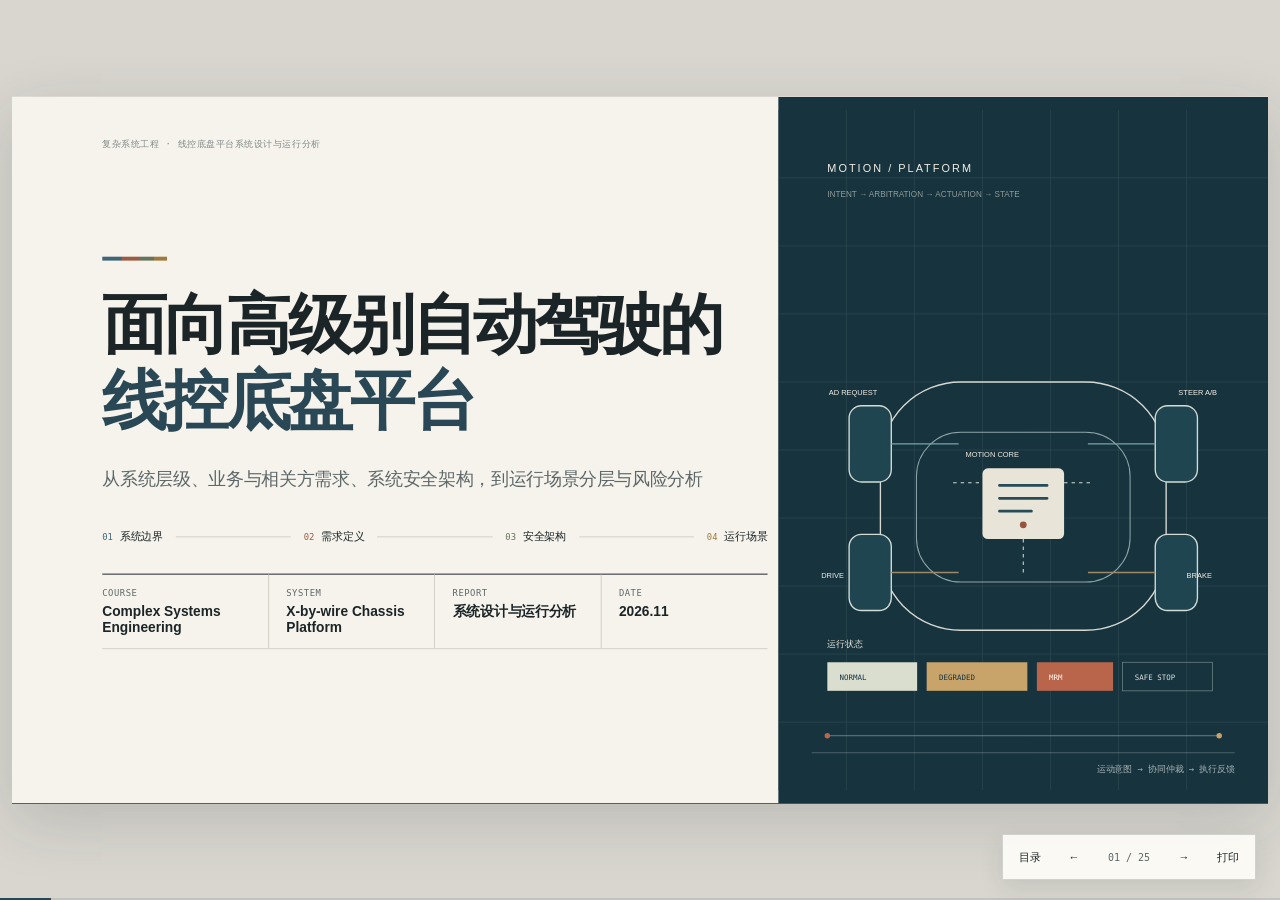
==== commit ea9a6ab5: "Publish final presentation and four assignment pages" ====
--- a/report/index.html
+++ b/report/index.html
@@ -1,696 +1,833 @@
-<!doctype html>
-<html lang="zh-CN">
-<head>
-  <meta charset="utf-8">
-  <meta name="viewport" content="width=device-width, initial-scale=1">
-  <meta name="description" content="复杂系统工程课程完整汇报：面向高级别自动驾驶的线控底盘平台">
-  <title>完整汇报｜线控底盘平台</title>
-  <link rel="stylesheet" href="../assets/report.css">
-</head>
-<body>
-  <div class="deck-shell">
-    <main class="deck-stage" aria-label="小组汇报">
-      <section class="slide cover active" data-page="01">
-        <div class="cover-rule"></div>
-        <h1>面向高级别自动驾驶的<span>线控底盘平台</span></h1>
-        <p class="cover-subtitle">
-          从系统层级、业务与相关方需求、系统安全架构，到运行场景分层与风险分析
-        </p>
-        <div class="cover-meta">
-          <div><small>COURSE</small><strong>Complex Systems Engineering</strong></div>
-          <div><small>SYSTEM</small><strong>X-by-wire Chassis Platform</strong></div>
-          <div><small>ASSIGNMENTS</small><strong>01 — 04</strong></div>
-          <div><small>DATE</small><strong>2026.11</strong></div>
-        </div>
-      </section>
-
-      <section class="slide" data-page="02">
-        <header class="slide-head">
-          <div><span class="label">REPORT STRUCTURE</span><h2>汇报结构</h2></div>
-          <p>四次作业沿同一系统主线展开。前三部分建立需求和架构，第四部分把系统放回具体运行环境。</p>
-        </header>
-        <div class="slide-body">
-          <div class="contents-grid">
-            <article>
-              <b>01</b>
-              <h3>系统层级与边界</h3>
-              <p>说明研究对象处在哪一层，以及任务、体系、整车和执行模块如何形成需求链。</p>
-              <small>层级 / 边界 / 接口</small>
-            </article>
-            <article>
-              <b>02</b>
-              <h3>业务与相关方需求</h3>
-              <p>回答为什么要建设平台，以及乘客、运营、监管、开发和维护人员分别需要什么。</p>
-              <small>ConOps / BRS / StRS</small>
-            </article>
-            <article>
-              <b>03</b>
-              <h3>系统需求与安全架构</h3>
-              <p>以单通道失效为切片，形成可验证的 SyRS、控制结构、初始架构和 STPA 约束。</p>
-              <small>SyRS / STPA / 验证</small>
-            </article>
-            <article>
-              <b>04</b>
-              <h3>运行场景与风险</h3>
-              <p>分层梳理运行环境、正常设计条件、典型左转实例和风险场景列表。</p>
-              <small>场景 / ODD / 风险</small>
-            </article>
-          </div>
-          <div class="key-message">主线：运营任务 → 业务与相关方需求 → 系统需求与安全架构 → 具体运行场景中的验证与风险控制。</div>
-        </div>
-        <footer class="slide-foot"><span>H2905 · 线控底盘平台</span><span>完整汇报</span></footer>
-      </section>
-
-      <section class="slide" data-page="03">
-        <header class="slide-head">
-          <div><span class="label">SYSTEM BOUNDARY</span><h2>系统对象与边界</h2></div>
-          <p>平台位于 Systems 层，向上接收运动意图，向下协调转向、制动、驱动与悬架。</p>
-        </header>
-        <div class="slide-body">
-          <div class="arrow-row">
-            <div class="node"><strong>AD 域</strong><span>轨迹 / 速度 / 停车</span></div><div class="arrow">→</div>
-            <div class="node"><strong>线控底盘平台</strong><span>解释 / 协同 / 仲裁</span></div><div class="arrow">→</div>
-            <div class="node"><strong>四类执行子系统</strong><span>转向 / 制动 / 驱动 / 悬架</span></div><div class="arrow">→</div>
-            <div class="node"><strong>整车运动</strong><span>路径 / 速度 / 姿态</span></div>
-          </div>
-          <div class="three-col" style="height:auto">
-            <div class="plain-box"><h3>范围内</h3><p>运动意图解释、多执行器协同、冗余仲裁、状态估计、故障降级、统一接口与事件记录。</p></div>
-            <div class="plain-box"><h3>范围外</h3><p>感知算法、全局路径规划、云端调度，以及单电机、制动卡钳等执行器机械本体设计。</p></div>
-            <div class="plain-box"><h3>边界原则</h3><p>上层给出任务意图，平台必须说明当前能力；能力未知或不足时，不得默认继续正常执行。</p></div>
-          </div>
-          <div class="key-message">平台的核心输出不是“某个执行器已在线”，而是“当前仍可完成什么运动，以及还能持续多久”。</div>
-        </div>
-        <footer class="slide-foot"><span>系统层级 / 系统边界</span><span>03</span></footer>
-      </section>
-
-      <section class="slide" data-page="04">
-        <header class="slide-head">
-          <div><span class="label">SIX LEVELS</span><h2>六层系统分析</h2></div>
-          <p>每一层都需要说明对象、输入、输出和与线控底盘平台的连接关系。</p>
-        </header>
-        <div class="slide-body">
-          <div class="system-map">
-            <div><small>L1 / MISSION</small><h3>任务</h3><p>安全、连续地完成高级别自动驾驶出行或接驳。</p></div>
-            <div><small>L2 / SoS</small><h3>体系</h3><p>车队、云控、路侧、补能、救援与监管共同提供运营条件。</p></div>
-            <div><small>L3 / VEHICLE</small><h3>整车</h3><p>以轨迹、速度、加速度和停车位置承载任务。</p></div>
-            <div><small>L4 / SYSTEM</small><h3>线控底盘平台</h3><p>把运动意图分配为四类执行能力，并持续声明剩余能力。</p></div>
-            <div><small>L5 / SUBSYSTEM</small><h3>子系统</h3><p>转向、制动、驱动和悬架分别形成横向、纵向和垂向能力。</p></div>
-            <div><small>L6 / MODULE</small><h3>模块</h3><p>电机、控制器、传感器、电源和通信提供可观测的物理执行。</p></div>
-          </div>
-          <div class="state-strip">
-            <div><small>分析对象</small><strong>Systems</strong><p>跨子系统集成平台</p></div>
-            <div><small>向上关系</small><strong>承接意图</strong><p>整车运动与安全约束</p></div>
-            <div><small>向下关系</small><strong>组织执行</strong><p>四类底盘子系统</p></div>
-            <div><small>核心边界</small><strong>能力声明</strong><p>可用、受限、MRM、隔离</p></div>
-          </div>
-        </div>
-        <footer class="slide-foot"><span>系统层级 / 六层分析</span><span>04</span></footer>
-      </section>
-
-      <section class="slide" data-page="05">
-        <header class="slide-head">
-          <div><span class="label">TRACEABILITY</span><h2>一个左转任务如何向下传递</h2></div>
-          <p>用同一场景检查六层之间的接口和责任，避免每层各写一套互不对应的需求。</p>
-        </header>
-        <div class="slide-body">
-          <div class="timeline">
-            <article><time>任务</time><h3>完成无人接驳</h3><p>安全到达站点，不依赖车内驾驶员。</p></article>
-            <article><time>体系</time><h3>批准 ODD 与任务</h3><p>调度下发站点、路段、天气边界和救援条件。</p></article>
-            <article><time>整车</time><h3>规划左转轨迹</h3><p>选择 12–15 km/h、曲率和安全停车位置。</p></article>
-            <article><time>系统</time><h3>分解运动指令</h3><p>生成转角、制动、轮端扭矩和姿态目标。</p></article>
-            <article><time>子系统</time><h3>执行器协同</h3><p>跟踪角度、控制速度、抑制侧倾。</p></article>
-            <article><time>模块</time><h3>状态反馈</h3><p>回传角度、电流、温度、轮速和健康状态。</p></article>
-          </div>
-          <div class="two-col col-55-45" style="margin-top:28px;height:auto">
-            <div class="plain-box">
-              <h3>设计含义</h3>
-              <p>任务层改变会向下传递约束；模块级能力不足也必须向上形成能力声明。缺少任何一层，需求链都会在集成或验证阶段断开。</p>
-            </div>
-            <div class="plain-box">
-              <h3>课程示例参数</h3>
-              <p>左转车轮转角约 +32.5°、目标车速约 12 km/h、整体状态 NORMAL。该组参数仅用于解释传递关系，不作为量产结论。</p>
-            </div>
-          </div>
-        </div>
-        <footer class="slide-foot"><span>系统层级 / 场景传递</span><span>05</span></footer>
-      </section>
-
-      <section class="slide" data-page="06">
-        <header class="slide-head">
-          <div><span class="label">CONOPS / OPSCON</span><h2>运营概念与系统运行概念</h2></div>
-          <p>ConOps 描述业务怎样运转，OpsCon 说明线控底盘平台在其中承担什么。</p>
-        </header>
-        <div class="slide-body">
-          <div class="two-col">
-            <div class="plain-box">
-              <h3>ConOps：城市 L4 出行服务</h3>
-              <ul>
-                <li>运营公司组织车辆、云控、路侧、补能、维护与救援资源。</li>
-                <li>车辆在批准的 ODD、车辆状态和任务边界内提供载客服务。</li>
-                <li>每次行程、故障和维护数据回到运营决策与安全证据。</li>
-              </ul>
-            </div>
-            <div class="plain-box">
-              <h3>OpsCon：线控底盘平台</h3>
-              <ul>
-                <li>输入：轨迹、速度、加速度、安全停车请求和整车状态。</li>
-                <li>处理：意图解释、执行分配、协同、仲裁、降级和状态估计。</li>
-                <li>输出：转角、制动力、轮端扭矩、姿态指令及剩余能力。</li>
-              </ul>
-            </div>
-          </div>
-          <div class="state-strip">
-            <div><small>NORMAL</small><strong>全通道能力</strong><p>执行常规任务</p></div>
-            <div><small>DEGRADED</small><strong>受限但可控</strong><p>降低速度或任务范围</p></div>
-            <div><small>MRM</small><strong>最小风险机动</strong><p>禁止新任务并安全停车</p></div>
-            <div><small>SAFE_STOP</small><strong>驻车与隔离</strong><p>等待维修或救援</p></div>
-          </div>
-          <div class="key-message">公共网络可以辅助运营，但本地运动控制、故障仲裁和 MRM 不能依赖云控链路。</div>
-        </div>
-        <footer class="slide-foot"><span>需求定义 / 运营概念</span><span>06</span></footer>
-      </section>
-
-      <section class="slide" data-page="07">
-        <header class="slide-head">
-          <div><span class="label">STAKEHOLDERS</span><h2>相关方需要并不总和</h2></div>
-          <p>需求定义不仅收集愿望，也要把安全、效率、成本和合规之间的冲突显式写出来。</p>
-        </header>
-        <div class="slide-body">
-          <div class="requirements-table">
-            <table>
-              <thead><tr><th style="width:15%">相关方</th><th style="width:27%">主要需要</th><th style="width:26%">可能冲突</th><th>处理方向</th></tr></thead>
-              <tbody>
-                <tr><td>乘客</td><td>安全、平顺、状态可理解。</td><td>紧急制动与乘员舒适性。</td><td>区分正常、紧急和 MRM 减速度包线。</td></tr>
-                <tr><td>运营方</td><td>连续服务、成本可控。</td><td>安全裕度与车辆可用率。</td><td>风险分级、恢复流程和能力化调度。</td></tr>
-                <tr><td>云控与远程人员</td><td>掌握真实能力与事件。</td><td>远程效率与本地安全授权。</td><td>本地安全逻辑优先，远程不得绕过锁存。</td></tr>
-                <tr><td>开发与安全团队</td><td>稳定接口和完整证据。</td><td>迭代速度与验证充分性。</td><td>版本化接口、变更影响分析和回归。</td></tr>
-                <tr><td>监管与保险方</td><td>记录完整、责任可追溯。</td><td>证据范围与数据隐私。</td><td>最小必要采集、分级保存和授权访问。</td></tr>
-                <tr><td>维修与供应商</td><td>可隔离、可诊断、责任清晰。</td><td>平台统一性与专有方案。</td><td>接口控制文档、维护模式和隔离点。</td></tr>
-                <tr><td>其他道路参与者</td><td>车辆行为可预测。</td><td>运营效率与轨迹激进度。</td><td>降级和 MRM 不超出可控车辆边界。</td></tr>
-              </tbody>
-            </table>
-          </div>
-        </div>
-        <footer class="slide-foot"><span>需求定义 / 相关方</span><span>07</span></footer>
-      </section>
-
-      <section class="slide" data-page="08">
-        <header class="slide-head">
-          <div><span class="label">BRS / STRS</span><h2>从业务目标到相关方需求</h2></div>
-          <p>BRS 采用 BR-01 至 BR-10；StRS 采用 SR-01 至 SR-22。本次汇报只展示与后续安全场景直接相关的需求。</p>
-        </header>
-        <div class="slide-body">
-          <div class="requirements-table">
-            <table>
-              <thead><tr><th style="width:9%">编号</th><th>需求摘要</th><th style="width:28%">通过准则</th></tr></thead>
-              <tbody>
-                <tr><td>BR-01</td><td>在定义 ODD 内完成无人化接驳，不依赖车内驾驶员完成常规行程。</td><td>批准 ODD 内完成无人运行验证与运营审核。</td></tr>
-                <tr><td>BR-02</td><td>避免底盘运动执行单点失效导致不可控运动。</td><td>安全分析、故障注入与台架或实车证据闭环。</td></tr>
-                <tr><td>BR-04</td><td>乘客获得可解释、与安全约束一致的运动体验。</td><td>加速度、冲击与姿态满足舒适基线。</td></tr>
-                <tr><td>BR-07</td><td>任务、故障、降级、维护与验证数据形成证据链。</td><td>安全要求可追溯至场景、实现和测试。</td></tr>
-                <tr><td>SR-02</td><td>持续发布可用、受限、MRM、隔离状态。</td><td>整车与云控一致解析，状态迁移正确。</td></tr>
-                <tr><td>SR-08</td><td>把轨迹和停车意图转换为相互约束的执行指令。</td><td>场景验证无持续执行器冲突。</td></tr>
-                <tr><td>SR-09</td><td>关键执行通道单点故障时检测、隔离并保持最低能力。</td><td>满足降级包线或进入 MRM。</td></tr>
-                <tr><td>SR-10</td><td>无法维持最低能力时进入并保持 MRM。</td><td>MRM 可重复进入，驻车状态可确认。</td></tr>
-              </tbody>
-            </table>
-          </div>
-        </div>
-        <footer class="slide-foot"><span>需求定义 / 需求基线</span><span>08</span></footer>
-      </section>
-
-      <section class="slide" data-page="09">
-        <header class="slide-head">
-          <div><span class="label">REQUIREMENT HANDOFF</span><h2>第二次作业留下的需求接口</h2></div>
-          <p>进入系统需求阶段前，需要把业务目标、相关方需要和验证证据接起来。</p>
-        </header>
-        <div class="slide-body">
-          <div class="arrow-row">
-            <div class="node"><strong>业务目标</strong><span>BR-02 / BR-07</span></div><div class="arrow">→</div>
-            <div class="node"><strong>相关方需求</strong><span>SR-09 / SR-10</span></div><div class="arrow">→</div>
-            <div class="node"><strong>系统场景</strong><span>左前通道失效</span></div><div class="arrow">→</div>
-            <div class="node"><strong>验证证据</strong><span>FR / PR / DR</span></div>
-          </div>
-          <div class="three-col" style="height:auto">
-            <div class="plain-box"><h3>已确认</h3><p>平台必须支持无人运营；关键执行单点故障不得导致不可控运动；状态和证据必须可追溯。</p></div>
-            <div class="plain-box"><h3>待协商</h3><p>具体速度阈值、允许的降级能力、故障恢复时长、日志保存期限和远程人员车辆比。</p></div>
-            <div class="plain-box"><h3>进入安全设计</h3><p>选择“15 km/h 路口左转、左前转向通道失效”作为可注入、可观察、可验证的系统切片。</p></div>
-          </div>
-        </div>
-        <footer class="slide-foot"><span>需求定义 / 场景衔接</span><span>09</span></footer>
-      </section>
-
-      <section class="slide" data-page="10">
-        <header class="slide-head">
-          <div><span class="label">VALIDATION SLICE</span><h2>先限定一个可以验收的切片</h2></div>
-          <p>系统边界只覆盖平台对左前转向通道故障的检测、仲裁、接管、能力声明和 MRM。</p>
-        </header>
-        <div class="slide-body">
-          <div class="three-col">
-            <div class="plain-box"><span class="label">SYSTEM UNDER STUDY</span><h3>线控底盘平台</h3><p>接收 AD 轨迹与速度意图，协调双转向通道、制动和驱动，并实时声明剩余能力。</p></div>
-            <div class="plain-box"><span class="label">FAULT TRIGGER</span><h3>左前转向通道失能</h3><p>执行器开路、反馈失效，或指令与实际角度持续不一致。机械本体设计不属于本切片。</p></div>
-            <div class="plain-box"><span class="label">ACCEPTANCE RESULT</span><h3>降级可控或安全停车</h3><p>不能悄悄回到 NORMAL；最终状态应为 DEGRADED、MRM 或 SAFE_STOP。</p></div>
-          </div>
-          <div class="condition-table" style="margin-top:24px">
-            <table>
-              <thead><tr><th>初始条件</th><th>课程验证基线</th><th>说明</th></tr></thead>
-              <tbody>
-                <tr><td>道路</td><td>干沥青，左转半径约 15 m</td><td>后续需按整车动力学和试验道路确认。</td></tr>
-                <tr><td>车辆</td><td>半载，车速 15 km/h</td><td>用于建立单故障切片的初始参数。</td></tr>
-                <tr><td>时间目标</td><td>检测约 50 ms，接管约 100 ms</td><td>作为待验证指标，不构成量产承诺。</td></tr>
-              </tbody>
-            </table>
-          </div>
-        </div>
-        <footer class="slide-foot"><span>系统需求 / 验证切片</span><span>10</span></footer>
-      </section>
-
-      <section class="slide" data-page="11">
-        <header class="slide-head">
-          <div><span class="label">CONTROL STRUCTURE</span><h2>控制结构与状态迁移</h2></div>
-          <p>AD 域负责运动意图；平台负责可实现性、仲裁和降级；执行器与车辆状态回到平台形成闭环。</p>
-        </header>
-        <div class="slide-body">
-          <div class="system-map" style="grid-template-columns:repeat(5,1fr)">
-            <div><small>COMMAND</small><h3>AD 运动请求</h3><p>曲率、目标速度、加速度上限、安全停车请求。</p></div>
-            <div><small>HEALTH</small><h3>独立健康判断</h3><p>指令、角度、电流、温度和通信新鲜度。</p></div>
-            <div><small>AUTHORITY</small><h3>锁存式仲裁</h3><p>决定模式，阻止未知状态回到 NORMAL。</p></div>
-            <div><small>EXECUTION</small><h3>双通道转向</h3><p>A 主执行，B 热备；制动和驱动受同一模式约束。</p></div>
-            <div><small>FEEDBACK</small><h3>车辆状态</h3><p>转角、横摆、轮速、剩余能力和事件序号。</p></div>
-          </div>
-          <div class="state-strip">
-            <div><small>S0 · NORMAL</small><strong>双通道有效</strong><p>正常转向与速度请求</p></div>
-            <div><small>S1 · DEGRADED</small><strong>单通道有效</strong><p>B 接管，限速并声明能力</p></div>
-            <div><small>S2 · MRM</small><strong>无有效转向</strong><p>禁止新任务、协调受控停车</p></div>
-            <div><small>S3 · SAFE_STOP</small><strong>驻车与隔离</strong><p>事件记录、通知、等待维修</p></div>
-          </div>
-          <div class="key-message">关键反馈不能只写“是否在线”，还要给出模式、剩余转角、速度上限、原因和有效时间。</div>
-        </div>
-        <footer class="slide-foot"><span>系统需求 / 控制结构</span><span>11</span></footer>
-      </section>
-
-      <section class="slide" data-page="12">
-        <header class="slide-head">
-          <div><span class="label">SYSTEM REQUIREMENTS</span><h2>系统需求规格：只写可实现、可验证的内容</h2></div>
-          <p>SyRS 以 FR、PR、DR 编号，并直接追溯到相关方需求和 STPA 安全约束。</p>
-        </header>
-        <div class="slide-body">
-          <div class="requirements-table">
-            <table>
-              <thead><tr><th style="width:9%">编号</th><th>需求陈述</th><th style="width:33%">初始验收方向</th></tr></thead>
-              <tbody>
-                <tr><td>FR-01</td><td>同时监测双通道指令、实际角度、电流、使能和通信新鲜度，区分有效、降级、未知和故障。</td><td>两类以上独立证据不一致时不得保持有效。</td></tr>
-                <tr><td>FR-02</td><td>主通道失效时锁存故障、阻断错误指令，并切换至已通过自检的热备通道。</td><td>故障后不自动返回 NORMAL。</td></tr>
-                <tr><td>FR-03</td><td>切换时保持转角和横摆趋势连续，禁止阶跃式转向修正。</td><td>控制周期 10 ms；不得触发驱动扭矩增加。</td></tr>
-                <tr><td>FR-04</td><td>仅一个有效转向通道时进入 DEGRADED，限速并声明可实现能力。</td><td>初版速度上限 20 km/h，待整车标定。</td></tr>
-                <tr><td>FR-05</td><td>无有效转向通道时拒绝新任务、进入 MRM，并协调制动、驱动与驻车。</td><td>初版 100 ms 内发出 MRM，减速度不超过 0.3 g。</td></tr>
-                <tr><td>PR-01/02</td><td>健康判断、仲裁和转角更新周期固定；故障检测时间受控。</td><td>周期 10 ms；检测目标不超过 50 ms。</td></tr>
-                <tr><td>PR-03</td><td>热备通道在明确时序内接管并保持指令连续。</td><td>接管目标不超过 100 ms。</td></tr>
-                <tr><td>DR-01</td><td>记录故障码、状态迁移、双通道反馈、指令序列与统一时间戳。</td><td>一次测试可由事件序列独立重建。</td></tr>
-              </tbody>
-            </table>
-          </div>
-        </div>
-        <footer class="slide-foot"><span>系统需求 / SyRS</span><span>12</span></footer>
-      </section>
-
-      <section class="slide" data-page="13">
-        <header class="slide-head">
-          <div><span class="label">INITIAL ARCHITECTURE</span><h2>架构重点是把故障隔离路径画出来</h2></div>
-          <p>双通道不是把同一套资源复制两份；供电、通信、计算、时间源和机械依赖都要检查共因故障。</p>
-        </header>
-        <div class="slide-body">
-          <div class="six-grid" style="display:grid;grid-template-columns:repeat(3,1fr);gap:16px">
-            <div class="plain-box"><h3>A · 主控制通道</h3><p>执行正常转向闭环；自检、温度、指令一致性和车辆响应持续可见。</p></div>
-            <div class="plain-box"><h3>B · 热备控制通道</h3><p>同步运行但输出受控；只在仲裁器确认接管后获得执行权。</p></div>
-            <div class="plain-box"><h3>H · 独立健康判断</h3><p>不只看通信在线，还比较实际转角、电流、温度和车辆横摆响应。</p></div>
-            <div class="plain-box"><h3>M · 锁存式模式仲裁</h3><p>故障后不自动恢复；只有维修确认和重新自检后才允许进入 NORMAL。</p></div>
-            <div class="plain-box"><h3>R · MRM 协调器</h3><p>无有效转向时独立禁止增扭、请求受控减速、准备驻车并通知远程。</p></div>
-            <div class="plain-box"><h3>E · 事件与证据记录</h3><p>统一保存指令、反馈、故障、模式迁移、版本和时间戳。</p></div>
-          </div>
-          <div class="key-message">“未知即不安全”：健康状态不能确认时，不授予正常执行权。</div>
-        </div>
-        <footer class="slide-foot"><span>安全架构 / 初始架构</span><span>13</span></footer>
-      </section>
-
-      <section class="slide" data-page="14">
-        <header class="slide-head">
-          <div><span class="label">STPA</span><h2>从危险反推不安全控制动作</h2></div>
-          <p>本次分析聚焦错误过程模型、反馈失效和接管动作本身带来的风险。</p>
-        </header>
-        <div class="slide-body">
-          <div class="risk-table">
-            <table>
-              <thead><tr><th style="width:15%">危险</th><th style="width:20%">不安全控制动作</th><th style="width:27%">因果场景</th><th>安全约束</th></tr></thead>
-              <tbody>
-                <tr><td>H-01 无法维持预期路径</td><td>UCA-01 健康未知时仍发布 NORMAL</td><td>通信在线被误认为执行器可用；反馈陈旧。</td><td>SC-01 未知状态不授权 NORMAL。</td></tr>
-                <tr><td>H-01 无法维持预期路径</td><td>UCA-02 备份未完成自检即接管</td><td>方向或零位错误，切换成为新风险。</td><td>SC-02 接管前完成自检和授权。</td></tr>
-                <tr><td>H-02 非预期横摆</td><td>UCA-03 接管时未限扭矩就输出大转角</td><td>力矩冲突、积分饱和或指令阶跃。</td><td>SC-03 限扭矩、限变化率并保持闭环。</td></tr>
-                <tr><td>H-01 失去方向控制</td><td>UCA-04 无有效转向时继续驱动</td><td>停车距离和横向裕度持续缩小。</td><td>SC-04 禁止增扭并进入 MRM。</td></tr>
-                <tr><td>H-02 收敛不可预测</td><td>UCA-05 确认失效后延迟请求 MRM</td><td>等待更优决策导致停车窗口缩短。</td><td>SC-05 固定超时并及时安全停车。</td></tr>
-              </tbody>
-            </table>
-          </div>
-          <div class="condition-table" style="margin-top:18px">
-            <table>
-              <thead><tr><th style="width:20%">安全需求</th><th>落实内容</th></tr></thead>
-              <tbody>
-                <tr><td>SAF-01 / 02</td><td>未知状态不得进入 NORMAL；故障必须锁存，未经维修确认不得自动恢复。</td></tr>
-                <tr><td>SAF-03</td><td>双通道不共享单一电源、通信路径或时间源，共性故障必须可检测。</td></tr>
-                <tr><td>SAF-04 / 06</td><td>无转向能力时禁止增扭并进入 MRM；接管期间限制扭矩和转角变化率。</td></tr>
-              </tbody>
-            </table>
-          </div>
-        </div>
-        <footer class="slide-foot"><span>安全分析 / STPA</span><span>14</span></footer>
-      </section>
-
-      <section class="slide" data-page="15">
-        <header class="slide-head">
-          <div><span class="label">VERIFICATION</span><h2>用故障注入证明系统行为</h2></div>
-          <p>每个用例同时检查模式迁移、时序、车辆运动和证据记录，而不只看是否“报警”。</p>
-        </header>
-        <div class="slide-body">
-          <div class="trace-table">
-            <table>
-              <thead><tr><th style="width:10%">用例</th><th style="width:34%">注入条件</th><th>通过证据</th></tr></thead>
-              <tbody>
-                <tr><td>VT-01</td><td>15 km/h 定曲率左转中切断 A 通道使能，B 通道热备。</td><td>检测和接管满足基线；不返回 NORMAL；无驱动增扭。</td></tr>
-                <tr><td>VT-02</td><td>保持旧角度值但停止更新时间戳，并制造指令与实际角度不一致。</td><td>判为未知；禁止 NORMAL；保存完整故障快照。</td></tr>
-                <tr><td>VT-03</td><td>A 通道失效，同时 B 通道自检失败或供电中断。</td><td>及时请求 MRM；禁止驱动增扭；完成受控减速与驻车。</td></tr>
-                <tr><td>VT-04</td><td>断开共享通信或时钟；清除故障码但不维修。</td><td>共性故障可检测；故障锁存；维修确认后才允许重新自检。</td></tr>
-              </tbody>
-            </table>
-          </div>
-          <div class="two-col" style="margin-top:22px;height:auto">
-            <div class="plain-box"><h3>试验顺序</h3><p>模型在环 → 故障注入台架 → 封闭场地低速左转 → 按结果调整速度、转角与减速度边界。</p></div>
-            <div class="plain-box"><h3>未闭合项</h3><p>机械共因、轮胎与载荷影响、时钟同步精度、MRM 停车位置和乘员冲击仍需实车数据。</p></div>
-          </div>
-        </div>
-        <footer class="slide-foot"><span>安全验证 / 故障注入</span><span>15</span></footer>
-      </section>
-
-      <section class="slide" data-page="16">
-        <header class="slide-head">
-          <div><span class="label">SCENARIO LAYERS</span><h2>场景分五层展开</h2></div>
-          <p>从运营环境逐层收敛到模块状态。上层决定任务是否成立，下层决定任务能否执行。</p>
-        </header>
-        <div class="slide-body">
-          <div class="system-map" style="grid-template-columns:repeat(5,1fr)">
-            <div><small>S0 / OPERATIONS</small><h3>运营与体系</h3><p>任务、ODD、调度、云控、远程协助、救援、监管与维护。</p></div>
-            <div><small>S1 / ENVIRONMENT</small><h3>道路与环境</h3><p>交叉口、车道、坡度、附着、天气、光照、视野和交通参与者。</p></div>
-            <div><small>S2 / MISSION</small><h3>车辆任务</h3><p>路线、左转动作、目标速度、加速度、载荷、乘员与停车位置。</p></div>
-            <div><small>S3 / SYSTEM</small><h3>底盘平台</h3><p>模式、执行指令、健康状态、剩余能力、时延与时间戳。</p></div>
-            <div><small>S4 / MODULE</small><h3>执行与模块</h3><p>双转向通道、制动器、驱动、悬架、传感器、电源与通信。</p></div>
-          </div>
-          <div class="two-col" style="margin-top:25px;height:auto">
-            <div class="plain-box"><h3>向下传递</h3><p>任务选择道路与轨迹；平台把轨迹转换为运动能力；模块故障反过来限制上层任务。</p></div>
-            <div class="plain-box"><h3>向上约束</h3><p>ODD 或模块能力不满足时，平台不能只报故障，还要声明还剩多少转向、制动和速度能力。</p></div>
-          </div>
-        </div>
-        <footer class="slide-foot"><span>场景设计 / 分层</span><span>16</span></footer>
-      </section>
-
-      <section class="slide" data-page="17">
-        <header class="slide-head">
-          <div><span class="label">SCENE ELEMENTS</span><h2>每一层需要记录的要素</h2></div>
-          <p>要素选择围绕“可能改变运动任务、能力或安全边界”的信息，避免把场景写成完整环境数据库。</p>
-        </header>
-        <div class="slide-body">
-          <div class="requirements-table">
-            <table>
-              <thead><tr><th style="width:16%">层次</th><th>核心要素</th><th style="width:30%">本作业关注点</th></tr></thead>
-              <tbody>
-                <tr><td>S0 运营与体系</td><td>接驳任务、站点、批准 ODD、调度策略、远程人员、救援与监管。</td><td>车辆是否被允许进入此任务，异常后由谁接收事件。</td></tr>
-                <tr><td>S1 道路与环境</td><td>交叉口类型、车道宽度、坡度、附着、天气、光照、行人与非机动车、对向直行。</td><td>环境是否仍在 ODD 内，可见性和附着是否改变运动边界。</td></tr>
-                <tr><td>S2 车辆任务</td><td>轨迹、曲率、目标速度、加速度、载荷、乘员状态和安全停车位置。</td><td>任务需要多少时间、空间和执行能力。</td></tr>
-                <tr><td>S3 底盘平台</td><td>模式、输入请求、四类执行指令、健康状态、剩余能力、时延和日志。</td><td>系统能否实现任务，何时应限速、降级或 MRM。</td></tr>
-                <tr><td>S4 执行与模块</td><td>转向双通道、制动、驱动、悬架、角度、电流、温度、压力、轮速、电源和通信。</td><td>模块状态是否足以支撑平台声明的最低能力。</td></tr>
-              </tbody>
-            </table>
-          </div>
-        </div>
-        <footer class="slide-foot"><span>场景设计 / 要素</span><span>17</span></footer>
-      </section>
-
-      <section class="slide" data-page="18">
-        <header class="slide-head">
-          <div><span class="label">OPERATING DESIGN DOMAIN</span><h2>正常运行设计条件：运行设计范围</h2></div>
-          <p>下列条件构成课程阶段的正常 ODD。超出范围时，平台应收紧授权或停止任务。</p>
-        </header>
-        <div class="slide-body">
-          <div class="condition-table">
-            <table>
-              <thead><tr><th style="width:12%">类别</th><th>正常条件</th><th style="width:32%">超出条件时</th></tr></thead>
-              <tbody>
-                <tr><td>道路</td><td>批准的城市低速道路；信号或标志明确；车道宽 ≥ 3.25 m；坡度 ≤ 5%；左转半径 &gt; 10 m；标线可识别。</td><td>未批准路段、几何或路权不确定时拒绝任务。</td></tr>
-                <tr><td>交通</td><td>混合交通；存在机动车、行人和非机动车，但其行为能在预测窗口内识别。</td><td>高密度冲突、道路封闭或无法解释的交通行为触发减速或停车。</td></tr>
-                <tr><td>速度</td><td>常规 ≤ 30 km/h；典型左转 12–15 km/h；最终阈值按车型、载荷和附着标定。</td><td>超出能力声明时不得继续推进任务。</td></tr>
-                <tr><td>天气与光照</td><td>道路附着良好；无积水或积雪；白天或满足照明要求的夜间。</td><td>雨雪、大雾、积水、低附着或强逆光时收紧 ODD。</td></tr>
-                <tr><td>通信</td><td>云控可辅助运营，但本地控制、仲裁和 MRM 不依赖公共网络。</td><td>通信中断时保持本地能力，完成安全动作或停车。</td></tr>
-                <tr><td>能量与热</td><td>高压、低压、驱动、制动与控制器温度处于供应商声明范围。</td><td>热降额、能量不足或制动能力下降时更新剩余能力。</td></tr>
-              </tbody>
-            </table>
-          </div>
-        </div>
-        <footer class="slide-foot"><span>运行条件 / ODD</span><span>18</span></footer>
-      </section>
-
-      <section class="slide" data-page="19">
-        <header class="slide-head">
-          <div><span class="label">SYSTEM AND PEOPLE</span><h2>运行设计条件：系统状态与人员状态</h2></div>
-          <p>车辆自检、能力声明和人员职责必须同时满足条件，正常任务才成立。</p>
-        </header>
-        <div class="slide-body">
-          <div class="two-col">
-            <div>
-              <h3 style="margin-top:0">系统状态</h3>
-              <div class="condition-table">
-                <table>
-                  <tbody>
-                    <tr><td>主状态</td><td>NORMAL，无锁存故障，无未确认健康状态。</td></tr>
-                    <tr><td>自检</td><td>双转向、制动、驱动、悬架、传感器、电源与通信通过。</td></tr>
-                    <tr><td>一致性</td><td>指令、反馈和车辆响应在允许误差内；时间戳新鲜且单调。</td></tr>
-                    <tr><td>能力声明</td><td>给出可用转角、速度上限、制动能力、模式原因和有效时间。</td></tr>
-                    <tr><td>时间基准</td><td>AD 请求、平台控制、执行反馈与事件记录可核对。</td></tr>
-                  </tbody>
-                </table>
-              </div>
-            </div>
-            <div>
-              <h3 style="margin-top:0">人员状态</h3>
-              <div class="condition-table">
-                <table>
-                  <tbody>
-                    <tr><td>车内人员</td><td>正式运营不配驾驶员；乘客坐稳并系安全带；车门关闭。</td></tr>
-                    <tr><td>试验安全员</td><td>初始道路验证阶段可随车，并可使用独立急停。</td></tr>
-                    <tr><td>远程人员</td><td>经过培训，能读取状态、原因和处置项；同时监控车辆数须验证。</td></tr>
-                    <tr><td>授权边界</td><td>远程建议不得绕过本地安全约束、故障锁存和 MRM。</td></tr>
-                    <tr><td>运维与救援</td><td>具备隔离、断电、拖移权限，并知道如何读取危险状态。</td></tr>
-                  </tbody>
-                </table>
-              </div>
-            </div>
-          </div>
-          <div class="key-message">正常运行的判据是“条件满足且能力已声明”，并非车辆已经上电或某个执行器在线。</div>
-        </div>
-        <footer class="slide-foot"><span>运行条件 / 系统与人员</span><span>19</span></footer>
-      </section>
-
-      <section class="slide" data-page="20">
-        <header class="slide-head">
-          <div><span class="label">TYPICAL SCENARIO</span><h2>典型实例：无保护路口低速左转</h2></div>
-          <p>半载、干沥青、白天；接近 18 km/h，进入冲突区降至约 12 km/h；对向有直行车辆，右缘有等待通行的行人和非机动车。</p>
-        </header>
-        <div class="slide-body">
-          <div class="timeline">
-            <article><time>−8 s</time><h3>任务与 ODD 校验</h3><p>确认路段、天气、载荷和任务均处于批准范围。</p></article>
-            <article><time>−5 s</time><h3>路口识别</h3><p>AD 输出左转轨迹、对向间隙与行人占用。</p></article>
-            <article><time>−2 s</time><h3>平台自检</h3><p>双转向、制动、驱动、悬架健康；状态 NORMAL。</p></article>
-            <article><time>0 s</time><h3>进入左转</h3><p>曲率约 0.067 m⁻¹；分配转角、制动与姿态目标。</p></article>
-            <article><time>2–5 s</time><h3>轨迹跟踪</h3><p>检查实际转角、横摆、轮速和侧向加速度。</p></article>
-            <article><time>6 s</time><h3>退出路口</h3><p>平滑回正，恢复速度并记录任务事件。</p></article>
-          </div>
-          <div class="condition-table" style="margin-top:25px">
-            <table>
-              <thead><tr><th style="width:16%">阶段</th><th>平台动作</th><th style="width:31%">可观察结果</th></tr></thead>
-              <tbody>
-                <tr><td>接近路口</td><td>校验能力，协调制动和能量回收，准备降速。</td><td>减速度在舒适范围；状态 NORMAL。</td></tr>
-                <tr><td>进入冲突区</td><td>轨迹转为车轮转角；限制变化率；协调左右轮驱动。</td><td>路径偏差受控；无持续执行器冲突。</td></tr>
-                <tr><td>弯中跟踪</td><td>闭环修正转角；协调制动与驱动；悬架抑制侧倾。</td><td>横摆趋势稳定；乘员冲击可接受。</td></tr>
-                <tr><td>退出路口</td><td>平滑回正，逐步恢复速度，完成事件记录。</td><td>无残余转向振荡；数据可追溯。</td></tr>
-              </tbody>
-            </table>
-          </div>
-        </div>
-        <footer class="slide-foot"><span>典型场景 / 路口左转</span><span>20</span></footer>
-      </section>
-
-      <section class="slide" data-page="21">
-        <header class="slide-head">
-          <div><span class="label">RISK SCENARIO LIST 1</span><h2>把场景要素偏差转成风险场景</h2></div>
-          <p>采用“过早、过晚、未发生、顺序错误、持续时间过长”的偏差检查。等级为课程阶段初评，需用数据验证。</p>
-        </header>
-        <div class="slide-body">
-          <div class="risk-table">
-            <table>
-              <thead><tr><th style="width:8%">编号</th><th style="width:23%">风险场景</th><th style="width:23%">触发偏差</th><th style="width:22%">可能后果</th><th style="width:10%">S / P</th><th>控制方向</th></tr></thead>
-              <tbody>
-                <tr><td>RT-01</td><td>对向直行车辆遮挡，间隙判断过晚。</td><td>冲突识别延迟，轨迹仍进入左转。</td><td>与对向车辆侧向碰撞。</td><td>S3 / B</td><td>保留间隙不确定性；低置信度禁止进入冲突区。</td></tr>
-                <tr><td>RT-02</td><td>行人或非机动车进入规划路径。</td><td>占用预测更新过晚或未进入约束。</td><td>挤压、碰撞或非预期急停。</td><td>S3 / B</td><td>限速、保留横向裕度、无法确认时停车。</td></tr>
-                <tr><td>RT-03</td><td>前车在入口突然制动。</td><td>制动请求过晚；回馈与液压协同不足。</td><td>追尾、乘员冲击或阻塞路口。</td><td>S2 / B</td><td>准备制动、限制跟车时距、监测热状态。</td></tr>
-                <tr><td>RT-04</td><td>湿滑路面导致车辆偏离左转路径。</td><td>附着估计偏差；扭矩和转角包线未收紧。</td><td>横向稳定性下降，越过车道边界。</td><td>S2 / B</td><td>湿滑条件退出正常 ODD；降低速度与扭矩变化率。</td></tr>
-                <tr><td>RT-05</td><td>左前转向通道在进入路口时失效。</td><td>执行器开路或指令与实际角度持续不一致。</td><td>左转不足或路径突变。</td><td>S3 / B</td><td>双通道健康判断、热备接管、限速和 MRM。</td></tr>
-              </tbody>
-            </table>
-          </div>
-          <p class="small muted" style="margin:12px 0 0">S1：车内可恢复异常；S2：交通冲突或 MRM；S3：存在人员伤害或扩大事故可能。A/B/C：初步低/中/高可能性。</p>
-        </div>
-        <footer class="slide-foot"><span>风险分析 / 风险列表</span><span>21</span></footer>
-      </section>
-
-      <section class="slide" data-page="22">
-        <header class="slide-head">
-          <div><span class="label">RISK SCENARIO LIST 2</span><h2>系统故障和运营偏差同样属于风险场景</h2></div>
-          <p>平台风险不只在机械失效，也包括错误状态、共因故障、能力更新滞后和远程处置误判。</p>
-        </header>
-        <div class="slide-body">
-          <div class="risk-table">
-            <table>
-              <thead><tr><th style="width:8%">编号</th><th style="width:24%">风险场景</th><th style="width:24%">触发偏差</th><th style="width:22%">可能后果</th><th style="width:10%">S / P</th><th>控制方向</th></tr></thead>
-              <tbody>
-                <tr><td>RT-06</td><td>转向反馈卡滞，但系统仍判为 NORMAL。</td><td>通信在线；时间戳或指令一致性检查不足。</td><td>按错误过程模型继续转向。</td><td>S3 / A</td><td>新鲜度、角度、电流和车辆响应多证据判断。</td></tr>
-                <tr><td>RT-07</td><td>备份通道接管产生转角或扭矩阶跃。</td><td>切换过猛；积分饱和或零位不一致。</td><td>非预期横摆或乘员伤害。</td><td>S2 / B</td><td>限扭矩和变化率、抗饱和、接管前自检。</td></tr>
-                <tr><td>RT-08</td><td>双通道共享电源、时钟或通信导致共因失效。</td><td>冗余资源并未真正独立。</td><td>无转向能力且 MRM 协调受影响。</td><td>S3 / A</td><td>独立供电和时间源、共性故障检测、独立 MRM。</td></tr>
-                <tr><td>RT-09</td><td>远程人员延迟确认或被错误状态误导。</td><td>状态不完整、网络延迟或越权命令。</td><td>错过停车窗口或采取不适当处置。</td><td>S2 / B</td><td>本地安全优先，状态含原因与剩余能力。</td></tr>
-                <tr><td>RT-10</td><td>制动或驱动热降额，平台仍按原能力分配任务。</td><td>能力反馈过晚或未更新。</td><td>制动力不足，只能在更差位置停车。</td><td>S2 / B</td><td>持续发布热状态与能力上限；降额后重规划。</td></tr>
-              </tbody>
-            </table>
-          </div>
-          <div class="key-message">风险分析的重点从“零件是否故障”扩展到“系统是否用正确状态和剩余能力支持了当前任务”。</div>
-        </div>
-        <footer class="slide-foot"><span>风险分析 / 风险列表</span><span>22</span></footer>
-      </section>
-
-      <section class="slide" data-page="23">
-        <header class="slide-head">
-          <div><span class="label">CONTROL MAPPING</span><h2>高风险场景回到需求与验证</h2></div>
-          <p>风险不是另起一套清单，而要能追溯到前三次作业的需求、架构和测试。</p>
-        </header>
-        <div class="slide-body">
-          <div class="two-col col-65-35">
-            <div class="trace-table">
-              <table>
-                <thead><tr><th style="width:15%">场景约束</th><th>约束内容</th><th style="width:26%">承接需求</th></tr></thead>
-                <tbody>
-                  <tr><td>SCN-01</td><td>ODD、自检、健康与能力声明同时满足，才允许 NORMAL 并执行左转。</td><td>SR-02 / SR-09 / SAF-01</td></tr>
-                  <tr><td>SCN-02</td><td>规划轨迹超出当前转角、附着或制动能力时，平台拒绝执行并声明不可实现。</td><td>SR-08 / SR-09</td></tr>
-                  <tr><td>SCN-03</td><td>转向能力低于任务需求时进入 DEGRADED；无法维持最低路径能力时进入 MRM。</td><td>FR-04 / FR-05 / SAF-04</td></tr>
-                  <tr><td>SCN-04</td><td>能力、热状态或附着估计显著变化时，按期更新剩余能力。</td><td>SR-02 / SR-11</td></tr>
-                  <tr><td>SCN-05</td><td>远程协助不得覆盖本地故障锁存、安全停车和运动能力限制。</td><td>SR-03 / SR-07</td></tr>
-                </tbody>
-              </table>
-            </div>
-            <div>
-              <div class="risk-matrix" style="margin-top:0">
-                <div class="axis"></div><div class="axis">低</div><div class="axis">中</div><div class="axis">高</div>
-                <div class="axis">S3</div><div class="cell-mid">RT-08</div><div class="cell-high"><span class="marker">RT-05</span> <span class="marker">RT-06</span></div><div class="cell-high"><span class="marker">RT-02</span></div>
-                <div class="axis">S2</div><div class="cell-low">RT-10</div><div class="cell-mid"><span class="marker">RT-03</span> <span class="marker">RT-04</span></div><div class="cell-high"><span class="marker">RT-09</span></div>
-                <div class="axis">S1</div><div class="cell-low"></div><div class="cell-mid"></div><div class="cell-high"></div>
-                <div class="axis"></div><div class="axis">A 低</div><div class="axis">B 中</div><div class="axis">C 高</div>
-              </div>
-              <p class="small muted">初评矩阵用于确定优先验证顺序，不代表已接受的交通风险。</p>
-            </div>
-          </div>
-        </div>
-        <footer class="slide-foot"><span>风险分析 / 控制映射</span><span>23</span></footer>
-      </section>
-
-      <section class="slide" data-page="24">
-        <header class="slide-head">
-          <div><span class="label">END-TO-END TRACE</span><h2>四次作业形成一条完整链路</h2></div>
-          <p>每一项结论都能进入下一阶段，避免汇报时只堆材料而没有系统主线。</p>
-        </header>
-        <div class="slide-body">
-          <div class="timeline" style="grid-template-columns:repeat(4,1fr)">
-            <article><time>01 层级</time><h3>确定系统层级</h3><p>线控底盘平台位于 Systems 层，承接整车运动目标，组织四类执行子系统。</p></article>
-            <article><time>02 需求</time><h3>形成需求来源</h3><p>BR-02、BR-07 与 SR-09、SR-10 共同要求故障可控、能力可声明、证据可追溯。</p></article>
-            <article><time>03 架构</time><h3>定义系统响应</h3><p>通过 FR、PR、DR、SC 和初始架构形成检测、接管、降级、MRM 和验证路径。</p></article>
-            <article><time>04 场景</time><h3>检查运行有效性</h3><p>把需求和架构放入路口左转场景，检查 ODD、人员状态、典型过程与风险场景。</p></article>
-          </div>
-          <div class="condition-table" style="margin-top:30px">
-            <table>
-              <thead><tr><th style="width:16%">汇报问题</th><th>本组回答</th><th style="width:31%">尚需确认</th></tr></thead>
-              <tbody>
-                <tr><td>系统是什么</td><td>面向整车运动的系统级平台，不是单一执行器集合。</td><td>车型范围、整车接口与供应商边界。</td></tr>
-                <tr><td>为什么需要</td><td>无人化运营需要补回人工最终容错，并支持跨车型复用。</td><td>运营目标、法规准入和成本约束。</td></tr>
-                <tr><td>怎样保证安全</td><td>健康监测、双通道接管、能力声明、锁存、MRM 与证据记录。</td><td>阈值、独立性和 MRM 停车位置需验证。</td></tr>
-                <tr><td>在哪些场景有效</td><td>城市低速道路和受控路口左转，超出 ODD 时退出或停车。</td><td>复杂交通、恶劣天气和真实故障率数据。</td></tr>
-              </tbody>
-            </table>
-          </div>
-        </div>
-        <footer class="slide-foot"><span>完整链路 / 需求追溯</span><span>24</span></footer>
-      </section>
-
-      <section class="slide" data-page="25">
-        <header class="slide-head">
-          <div><span class="label">GROUP WORK</span><h2>小组分工与汇报安排</h2></div>
-          <p>按内容和证据分工，每位成员都说明自己负责的判断、图表或验证工作。</p>
-        </header>
-        <div class="slide-body">
-          <div class="requirements-table roles-table">
-            <table>
-              <thead><tr><th style="width:23%">分工</th><th style="width:31%">负责内容</th><th>汇报重点</th></tr></thead>
-              <tbody>
-                <tr><td>组员 1 · 系统与需求</td><td>作业 01、02 的层级、边界、BRS 和 StRS。</td><td>说明为什么选择 Systems 层，以及需求从哪里产生。</td></tr>
-                <tr><td>组员 2 · 架构与安全</td><td>作业 03 的 SyRS、控制结构、STPA 和验证。</td><td>说明单故障如何检测、接管、降级和进入 MRM。</td></tr>
-                <tr><td>组员 3 · 场景与风险</td><td>作业 04 的场景分层、设计条件、典型实例和风险列表。</td><td>说明正常运行条件与风险如何映射回需求。</td></tr>
-                <tr><td>组员 4 · 统稿与资料</td><td>四次作业衔接、图表一致性、来源与现场演示。</td><td>负责完整主线、术语核对和答辩记录。</td></tr>
-              </tbody>
-            </table>
-          </div>
-          <div class="two-col" style="margin-top:22px;height:auto">
-            <div class="plain-box"><h3>建议汇报节奏</h3><p>作业 01 约 2 分钟，作业 02 约 3 分钟，作业 03 约 5 分钟，作业 04 和结论约 5 分钟。</p></div>
-            <div class="plain-box"><h3>现场可演示内容</h3><p>六层需求链、双通道状态迁移、左转场景时间线、风险到需求的追溯表。</p></div>
-          </div>
-        </div>
-        <footer class="slide-foot"><span>小组汇报 / 分工</span><span>25</span></footer>
-      </section>
-
-      <section class="slide" data-page="26">
-        <header class="slide-head">
-          <div><span class="label">CONCLUSION</span><h2>结论</h2></div>
-          <p>本报告完成四次作业的串联，并明确课程阶段可以确认和仍待验证的内容。</p>
-        </header>
-        <div class="slide-body">
-          <div class="three-col" style="height:auto">
-            <div class="plain-box"><h3>系统工程主线</h3><p>从任务与体系出发确定平台边界，再通过 BRS、StRS、SyRS 和安全架构把目标变成可实现、可验证的要求。</p></div>
-            <div class="plain-box"><h3>安全设计重点</h3><p>未知状态不授权正常执行；故障要锁存；备份接管要保持指令连续；无法维持最低能力时进入 MRM。</p></div>
-            <div class="plain-box"><h3>场景分析重点</h3><p>正常任务必须同时满足 ODD、系统健康和人员职责条件。风险来自场景偏差、能力更新滞后和错误状态。</p></div>
-          </div>
-          <h3 style="margin-top:30px">参考与说明</h3>
-          <ol class="source-list">
-            <li>ISO/IEC/IEEE 29148:2018，Requirements engineering。</li>
-            <li>ISO/IEC/IEEE 15288:2023，System life cycle processes。</li>
-            <li>STPA Handbook，Leveson &amp; Thomas，2018。</li>
-            <li>本报告参数均为课程情景基线，不作为量产、法规或安全认证结论。</li>
-          </ol>
-          <div class="key-message" style="margin-top:26px">下一步：与整车和感知团队确认量化阈值，并按仿真、HIL、封闭场地的顺序完成验证。</div>
-        </div>
-        <footer class="slide-foot"><span>H2905 · Complex Systems Engineering · 2026</span><span>26</span></footer>
-      </section>
-    </main>
-  </div>
-
-  <nav class="deck-controls" aria-label="汇报控制">
-    <a href="../" title="返回作业入口">目录</a>
-    <button type="button" data-prev title="上一页">←</button>
-    <span class="counter">01 / 26</span>
-    <button type="button" data-next title="下一页">→</button>
-    <button type="button" data-print title="打印或另存为 PDF">打印</button>
-  </nav>
-  <div class="progress" aria-hidden="true"><span></span></div>
-  <script src="../assets/report.js"></script>
-</body>
-</html>
+<!DOCTYPE doctype html>
+
+<html lang="zh-CN">
+<head>
+<meta charset="utf-8"/>
+<meta content="width=device-width, initial-scale=1" name="viewport"/>
+<meta content="复杂系统工程课程完整汇报：面向高级别自动驾驶的线控底盘平台" name="description"/>
+<title>完整汇报｜线控底盘平台</title>
+<link href="../assets/report.css" rel="stylesheet"/>
+</head>
+<body>
+<div class="deck-shell">
+<main aria-label="小组汇报" class="deck-stage">
+<section class="slide cover active" data-page="01">
+<div class="cover-rule"></div>
+<h1>面向高级别自动驾驶的<span>线控底盘平台</span></h1>
+<p class="cover-subtitle">
+          从系统层级、业务与相关方需求、系统安全架构，到运行场景分层与风险分析
+        </p>
+<div aria-label="汇报主线" class="cover-trace">
+<span><b>01</b><em>系统边界</em></span><i></i>
+<span><b>02</b><em>需求定义</em></span><i></i>
+<span><b>03</b><em>安全架构</em></span><i></i>
+<span><b>04</b><em>运行场景</em></span>
+</div>
+<figure class="cover-visual">
+<svg aria-label="线控底盘平台的运动控制与状态反馈示意图" aria-labelledby="title desc" class="inline-illustration" role="img" viewbox="0 0 720 1000" xmlns="http://www.w3.org/2000/svg">
+<title id="title">线控底盘平台运动控制示意</title>
+<desc id="desc">车辆俯视示意，自动驾驶意图经底盘平台分配到四类执行器，并返回状态。</desc>
+<rect fill="#17343e" height="1000" width="720"></rect>
+<g opacity=".13" stroke="#b8c7c8" stroke-width="1">
+<path d="M0 100H720M0 200H720M0 300H720M0 400H720M0 500H720M0 600H720M0 700H720M0 800H720M0 900H720"></path>
+<path d="M100 0V1000M200 0V1000M300 0V1000M400 0V1000M500 0V1000M600 0V1000"></path>
+</g>
+<g fill="#f2eee3" font-family="Microsoft YaHei, sans-serif">
+<text font-size="16" letter-spacing="3" x="72" y="92">MOTION / PLATFORM</text>
+<text font-size="12" opacity=".55" x="72" y="128">INTENT → ARBITRATION → ACTUATION → STATE</text>
+</g>
+<g transform="translate(0 130)">
+<rect fill="none" height="365" rx="118" stroke="#d5d9d2" stroke-width="2" width="420" x="150" y="270"></rect>
+<rect fill="none" height="220" rx="65" stroke="#8fa5a8" stroke-width="1.5" width="314" x="203" y="344"></rect>
+<g fill="#1f4551" stroke="#d4dbd6" stroke-width="2">
+<rect height="112" rx="18" width="62" x="104" y="305"></rect>
+<rect height="112" rx="18" width="62" x="554" y="305"></rect>
+<rect height="112" rx="18" width="62" x="104" y="494"></rect>
+<rect height="112" rx="18" width="62" x="554" y="494"></rect>
+</g>
+<g fill="none" stroke-width="2">
+<path d="M166 361H265M455 361H554" stroke="#72a5a8"></path>
+<path d="M166 550H265M455 550H554" stroke="#9f8865"></path>
+</g>
+<rect fill="#e8e4d8" height="104" rx="8" width="120" x="300" y="397"></rect>
+<path d="M325 422H395M325 441H395M325 460H372" stroke="#284b58" stroke-linecap="round" stroke-width="4"></path>
+<circle cx="360" cy="480" fill="#98543e" r="5"></circle>
+<g fill="#f1ede3" font-family="Microsoft YaHei, sans-serif" font-size="11">
+<text x="74" y="289">AD REQUEST</text>
+<text x="275" y="380">MOTION CORE</text>
+<text x="588" y="289">STEER A/B</text>
+<text x="600" y="558">BRAKE</text>
+<text x="63" y="558">DRIVE</text>
+</g>
+<g fill="none" stroke="#d7ddd8" stroke-width="1.5">
+<path d="M257 418H300" stroke-dasharray="5 6"></path>
+<path d="M420 418H463" stroke-dasharray="5 6"></path>
+<path d="M360 501V550" stroke-dasharray="5 6"></path>
+</g>
+</g>
+<g transform="translate(72 790)">
+<text fill="#e7e3d8" font-family="Microsoft YaHei, sans-serif" font-size="13" x="0" y="0">运行状态</text>
+<g font-family="Cascadia Mono, Consolas, monospace" font-size="11">
+<rect fill="#d9decf" height="42" width="132" x="0" y="22"></rect>
+<text fill="#17343e" x="18" y="48">NORMAL</text>
+<rect fill="#c8a36a" height="42" width="148" x="146" y="22"></rect>
+<text fill="#17343e" x="164" y="48">DEGRADED</text>
+<rect fill="#b9654b" height="42" width="112" x="308" y="22"></rect>
+<text fill="#fffaf0" x="326" y="48">MRM</text>
+<rect fill="none" height="42" stroke="#778b8d" width="132" x="434" y="22"></rect>
+<text fill="#dce2dd" x="452" y="48">SAFE STOP</text>
+</g>
+</g>
+<g fill="none" stroke="#8ba0a1" stroke-width="1" transform="translate(72 920)">
+<path d="M0 0H576"></path>
+<circle cx="0" cy="0" fill="#b9654b" r="4" stroke="none"></circle>
+<circle cx="576" cy="0" fill="#c8a36a" r="4" stroke="none"></circle>
+</g>
+</svg>
+<figcaption>运动意图 → 协同仲裁 → 执行反馈</figcaption>
+</figure>
+<div class="cover-meta">
+<div><small>COURSE</small><strong>Complex Systems Engineering</strong></div>
+<div><small>SYSTEM</small><strong>X-by-wire Chassis Platform</strong></div>
+<div><small>REPORT</small><strong>系统设计与运行分析</strong></div>
+<div><small>DATE</small><strong>2026.11</strong></div>
+</div>
+</section>
+<section class="slide" data-page="02">
+<header class="slide-head">
+<div><span class="label">ANALYTICAL FRAME</span><h2>从系统边界到运行证据</h2></div>
+<p>本汇报围绕一个系统对象展开。先界定边界，再闭合需求和架构，最后放回具体运行场景验证。</p>
+</header>
+<div class="slide-body">
+<div class="three-col">
+<div class="plain-box">
+<span class="label">01 / BOUNDARY</span>
+<h3>系统是什么</h3>
+<p>明确平台在任务、体系、整车与执行子系统之间的层级和职责，划清感知、规划与执行器本体的边界。</p>
+</div>
+<div class="plain-box">
+<span class="label">02 / CLOSURE</span>
+<h3>需求如何闭合</h3>
+<p>从运营业务和相关方需求出发，形成 SyRS、控制结构、安全架构与可验证证据，避免需求停在描述层面。</p>
+</div>
+<div class="plain-box">
+<span class="label">03 / OPERATION</span>
+<h3>运行是否有效</h3>
+<p>把系统放进路口左转场景，检查 ODD、人员状态、故障降级与风险控制是否与设计假设一致。</p>
+</div>
+</div>
+<div class="state-strip">
+<div><small>输入</small><strong>运营任务</strong><p>ODD、场景与相关方目标</p></div>
+<div><small>转换</small><strong>需求闭合</strong><p>BRS / StRS / SyRS</p></div>
+<div><small>实现</small><strong>安全架构</strong><p>双通道、仲裁与 MRM</p></div>
+<div><small>输出</small><strong>运行证据</strong><p>验证结果与风险控制</p></div>
+</div>
+<div class="key-message">分析顺序固定为：先回答系统边界，再回答需求为什么成立，最后回答运行条件下如何证明安全。</div>
+</div>
+<footer class="slide-foot"><span>分析框架 / 系统—需求—运行</span><span>02</span></footer>
+</section>
+<section class="slide" data-page="03">
+<header class="slide-head">
+<div><span class="label">SYSTEM BOUNDARY</span><h2>系统对象与边界</h2></div>
+<p>平台位于 Systems 层，向上接收运动意图，向下协调转向、制动、驱动与悬架。</p>
+</header>
+<div class="slide-body">
+<div class="arrow-row">
+<div class="node"><strong>AD 域</strong><span>轨迹 / 速度 / 停车</span></div><div class="arrow">→</div>
+<div class="node"><strong>线控底盘平台</strong><span>解释 / 协同 / 仲裁</span></div><div class="arrow">→</div>
+<div class="node"><strong>四类执行子系统</strong><span>转向 / 制动 / 驱动 / 悬架</span></div><div class="arrow">→</div>
+<div class="node"><strong>整车运动</strong><span>路径 / 速度 / 姿态</span></div>
+</div>
+<div class="three-col" style="height:auto">
+<div class="plain-box"><h3>范围内</h3><p>运动意图解释、多执行器协同、冗余仲裁、状态估计、故障降级、统一接口与事件记录。</p></div>
+<div class="plain-box"><h3>范围外</h3><p>感知算法、全局路径规划、云端调度，以及单电机、制动卡钳等执行器机械本体设计。</p></div>
+<div class="plain-box"><h3>边界原则</h3><p>上层给出任务意图，平台必须说明当前能力；能力未知或不足时，不得默认继续正常执行。</p></div>
+</div>
+<div class="key-message">平台的核心输出不是“某个执行器已在线”，而是“当前仍可完成什么运动，以及还能持续多久”。</div>
+</div>
+<footer class="slide-foot"><span>系统层级 / 系统边界</span><span>03</span></footer>
+</section>
+<section class="slide" data-page="04">
+<header class="slide-head">
+<div><span class="label">SIX LEVELS</span><h2>六层系统分析</h2></div>
+<p>每一层都需要说明对象、输入、输出和与线控底盘平台的连接关系。</p>
+</header>
+<div class="slide-body">
+<div class="system-map">
+<div><small>L1 / MISSION</small><h3>任务</h3><p>安全、连续地完成高级别自动驾驶出行或接驳。</p></div>
+<div><small>L2 / SoS</small><h3>体系</h3><p>车队、云控、路侧、补能、救援与监管共同提供运营条件。</p></div>
+<div><small>L3 / VEHICLE</small><h3>整车</h3><p>以轨迹、速度、加速度和停车位置承载任务。</p></div>
+<div><small>L4 / SYSTEM</small><h3>线控底盘平台</h3><p>把运动意图分配为四类执行能力，并持续声明剩余能力。</p></div>
+<div><small>L5 / SUBSYSTEM</small><h3>子系统</h3><p>转向、制动、驱动和悬架分别形成横向、纵向和垂向能力。</p></div>
+<div><small>L6 / MODULE</small><h3>模块</h3><p>电机、控制器、传感器、电源和通信提供可观测的物理执行。</p></div>
+</div>
+<div class="state-strip">
+<div><small>分析对象</small><strong>Systems</strong><p>跨子系统集成平台</p></div>
+<div><small>向上关系</small><strong>承接意图</strong><p>整车运动与安全约束</p></div>
+<div><small>向下关系</small><strong>组织执行</strong><p>四类底盘子系统</p></div>
+<div><small>核心边界</small><strong>能力声明</strong><p>可用、受限、MRM、隔离</p></div>
+</div>
+</div>
+<footer class="slide-foot"><span>系统层级 / 六层分析</span><span>04</span></footer>
+</section>
+<section class="slide" data-page="05">
+<header class="slide-head">
+<div><span class="label">TRACEABILITY</span><h2>一个左转任务如何向下传递</h2></div>
+<p>用同一场景检查六层之间的接口和责任，避免每层各写一套互不对应的需求。</p>
+</header>
+<div class="slide-body">
+<div class="timeline">
+<article><time>任务</time><h3>完成无人接驳</h3><p>安全到达站点，不依赖车内驾驶员。</p></article>
+<article><time>体系</time><h3>批准 ODD 与任务</h3><p>调度下发站点、路段、天气边界和救援条件。</p></article>
+<article><time>整车</time><h3>规划左转轨迹</h3><p>选择 12–15 km/h、曲率和安全停车位置。</p></article>
+<article><time>系统</time><h3>分解运动指令</h3><p>生成转角、制动、轮端扭矩和姿态目标。</p></article>
+<article><time>子系统</time><h3>执行器协同</h3><p>跟踪角度、控制速度、抑制侧倾。</p></article>
+<article><time>模块</time><h3>状态反馈</h3><p>回传角度、电流、温度、轮速和健康状态。</p></article>
+</div>
+<div class="two-col col-55-45" style="margin-top:28px;height:auto">
+<div class="plain-box">
+<h3>设计含义</h3>
+<p>任务层改变会向下传递约束；模块级能力不足也必须向上形成能力声明。缺少任何一层，需求链都会在集成或验证阶段断开。</p>
+</div>
+<div class="plain-box">
+<h3>课程示例参数</h3>
+<p>左转车轮转角约 +32.5°、目标车速约 12 km/h、整体状态 NORMAL。该组参数仅用于解释传递关系，不作为量产结论。</p>
+</div>
+</div>
+</div>
+<footer class="slide-foot"><span>系统层级 / 场景传递</span><span>05</span></footer>
+</section>
+<section class="slide" data-page="06">
+<header class="slide-head">
+<div><span class="label">CONOPS / OPSCON</span><h2>运营概念与系统运行概念</h2></div>
+<p>ConOps 描述业务怎样运转，OpsCon 说明线控底盘平台在其中承担什么。</p>
+</header>
+<div class="slide-body">
+<div class="two-col">
+<div class="plain-box">
+<h3>ConOps：城市 L4 出行服务</h3>
+<ul>
+<li>运营公司组织车辆、云控、路侧、补能、维护与救援资源。</li>
+<li>车辆在批准的 ODD、车辆状态和任务边界内提供载客服务。</li>
+<li>每次行程、故障和维护数据回到运营决策与安全证据。</li>
+</ul>
+</div>
+<div class="plain-box">
+<h3>OpsCon：线控底盘平台</h3>
+<ul>
+<li>输入：轨迹、速度、加速度、安全停车请求和整车状态。</li>
+<li>处理：意图解释、执行分配、协同、仲裁、降级和状态估计。</li>
+<li>输出：转角、制动力、轮端扭矩、姿态指令及剩余能力。</li>
+</ul>
+</div>
+</div>
+<div class="state-strip">
+<div><small>NORMAL</small><strong>全通道能力</strong><p>执行常规任务</p></div>
+<div><small>DEGRADED</small><strong>受限但可控</strong><p>降低速度或任务范围</p></div>
+<div><small>MRM</small><strong>最小风险机动</strong><p>禁止新任务并安全停车</p></div>
+<div><small>SAFE_STOP</small><strong>驻车与隔离</strong><p>等待维修或救援</p></div>
+</div>
+<div class="key-message">公共网络可以辅助运营，但本地运动控制、故障仲裁和 MRM 不能依赖云控链路。</div>
+</div>
+<footer class="slide-foot"><span>需求定义 / 运营概念</span><span>06</span></footer>
+</section>
+<section class="slide" data-page="07">
+<header class="slide-head">
+<div><span class="label">STAKEHOLDERS</span><h2>相关方需要并不总和</h2></div>
+<p>需求定义不仅收集愿望，也要把安全、效率、成本和合规之间的冲突显式写出来。</p>
+</header>
+<div class="slide-body">
+<div class="requirements-table">
+<table>
+<thead><tr><th style="width:15%">相关方</th><th style="width:27%">主要需要</th><th style="width:26%">可能冲突</th><th>处理方向</th></tr></thead>
+<tbody>
+<tr><td>乘客</td><td>安全、平顺、状态可理解。</td><td>紧急制动与乘员舒适性。</td><td>区分正常、紧急和 MRM 减速度包线。</td></tr>
+<tr><td>运营方</td><td>连续服务、成本可控。</td><td>安全裕度与车辆可用率。</td><td>风险分级、恢复流程和能力化调度。</td></tr>
+<tr><td>云控与远程人员</td><td>掌握真实能力与事件。</td><td>远程效率与本地安全授权。</td><td>本地安全逻辑优先，远程不得绕过锁存。</td></tr>
+<tr><td>开发与安全团队</td><td>稳定接口和完整证据。</td><td>迭代速度与验证充分性。</td><td>版本化接口、变更影响分析和回归。</td></tr>
+<tr><td>监管与保险方</td><td>记录完整、责任可追溯。</td><td>证据范围与数据隐私。</td><td>最小必要采集、分级保存和授权访问。</td></tr>
+<tr><td>维修与供应商</td><td>可隔离、可诊断、责任清晰。</td><td>平台统一性与专有方案。</td><td>接口控制文档、维护模式和隔离点。</td></tr>
+<tr><td>其他道路参与者</td><td>车辆行为可预测。</td><td>运营效率与轨迹激进度。</td><td>降级和 MRM 不超出可控车辆边界。</td></tr>
+</tbody>
+</table>
+</div>
+</div>
+<footer class="slide-foot"><span>需求定义 / 相关方</span><span>07</span></footer>
+</section>
+<section class="slide" data-page="08">
+<header class="slide-head">
+<div><span class="label">BRS / STRS</span><h2>从业务目标到相关方需求</h2></div>
+<p>BRS 采用 BR-01 至 BR-10；StRS 采用 SR-01 至 SR-22。本次汇报只展示与后续安全场景直接相关的需求。</p>
+</header>
+<div class="slide-body">
+<div class="requirements-table">
+<table>
+<thead><tr><th style="width:9%">编号</th><th>需求摘要</th><th style="width:28%">通过准则</th></tr></thead>
+<tbody>
+<tr><td>BR-01</td><td>在定义 ODD 内完成无人化接驳，不依赖车内驾驶员完成常规行程。</td><td>批准 ODD 内完成无人运行验证与运营审核。</td></tr>
+<tr><td>BR-02</td><td>避免底盘运动执行单点失效导致不可控运动。</td><td>安全分析、故障注入与台架或实车证据闭环。</td></tr>
+<tr><td>BR-04</td><td>乘客获得可解释、与安全约束一致的运动体验。</td><td>加速度、冲击与姿态满足舒适基线。</td></tr>
+<tr><td>BR-07</td><td>任务、故障、降级、维护与验证数据形成证据链。</td><td>安全要求可追溯至场景、实现和测试。</td></tr>
+<tr><td>SR-02</td><td>持续发布可用、受限、MRM、隔离状态。</td><td>整车与云控一致解析，状态迁移正确。</td></tr>
+<tr><td>SR-08</td><td>把轨迹和停车意图转换为相互约束的执行指令。</td><td>场景验证无持续执行器冲突。</td></tr>
+<tr><td>SR-09</td><td>关键执行通道单点故障时检测、隔离并保持最低能力。</td><td>满足降级包线或进入 MRM。</td></tr>
+<tr><td>SR-10</td><td>无法维持最低能力时进入并保持 MRM。</td><td>MRM 可重复进入，驻车状态可确认。</td></tr>
+</tbody>
+</table>
+</div>
+</div>
+<footer class="slide-foot"><span>需求定义 / 需求基线</span><span>08</span></footer>
+</section>
+<section class="slide" data-page="09">
+<header class="slide-head">
+<div><span class="label">REQUIREMENT HANDOFF</span><h2>进入安全设计前的需求接口</h2></div>
+<p>进入系统需求阶段前，需要把业务目标、相关方需要和验证证据接起来。</p>
+</header>
+<div class="slide-body">
+<div class="arrow-row">
+<div class="node"><strong>业务目标</strong><span>BR-02 / BR-07</span></div><div class="arrow">→</div>
+<div class="node"><strong>相关方需求</strong><span>SR-09 / SR-10</span></div><div class="arrow">→</div>
+<div class="node"><strong>系统场景</strong><span>左前通道失效</span></div><div class="arrow">→</div>
+<div class="node"><strong>验证证据</strong><span>FR / PR / DR</span></div>
+</div>
+<div class="three-col" style="height:auto">
+<div class="plain-box"><h3>已确认</h3><p>平台必须支持无人运营；关键执行单点故障不得导致不可控运动；状态和证据必须可追溯。</p></div>
+<div class="plain-box"><h3>待协商</h3><p>具体速度阈值、允许的降级能力、故障恢复时长、日志保存期限和远程人员车辆比。</p></div>
+<div class="plain-box"><h3>进入安全设计</h3><p>选择“15 km/h 路口左转、左前转向通道失效”作为可注入、可观察、可验证的系统切片。</p></div>
+</div>
+</div>
+<footer class="slide-foot"><span>需求定义 / 场景衔接</span><span>09</span></footer>
+</section>
+<section class="slide" data-page="10">
+<header class="slide-head">
+<div><span class="label">VALIDATION SLICE</span><h2>先限定一个可以验收的切片</h2></div>
+<p>系统边界只覆盖平台对左前转向通道故障的检测、仲裁、接管、能力声明和 MRM。</p>
+</header>
+<div class="slide-body">
+<div class="three-col">
+<div class="plain-box"><span class="label">SYSTEM UNDER STUDY</span><h3>线控底盘平台</h3><p>接收 AD 轨迹与速度意图，协调双转向通道、制动和驱动，并实时声明剩余能力。</p></div>
+<div class="plain-box"><span class="label">FAULT TRIGGER</span><h3>左前转向通道失能</h3><p>执行器开路、反馈失效，或指令与实际角度持续不一致。机械本体设计不属于本切片。</p></div>
+<div class="plain-box"><span class="label">ACCEPTANCE RESULT</span><h3>降级可控或安全停车</h3><p>不能悄悄回到 NORMAL；最终状态应为 DEGRADED、MRM 或 SAFE_STOP。</p></div>
+</div>
+<div class="condition-table" style="margin-top:24px">
+<table>
+<thead><tr><th>初始条件</th><th>课程验证基线</th><th>说明</th></tr></thead>
+<tbody>
+<tr><td>道路</td><td>干沥青，左转半径约 15 m</td><td>后续需按整车动力学和试验道路确认。</td></tr>
+<tr><td>车辆</td><td>半载，车速 15 km/h</td><td>用于建立单故障切片的初始参数。</td></tr>
+<tr><td>时间目标</td><td>检测约 50 ms，接管约 100 ms</td><td>作为待验证指标，不构成量产承诺。</td></tr>
+</tbody>
+</table>
+</div>
+</div>
+<footer class="slide-foot"><span>系统需求 / 验证切片</span><span>10</span></footer>
+</section>
+<section class="slide" data-page="11">
+<header class="slide-head">
+<div><span class="label">CONTROL STRUCTURE</span><h2>控制结构与状态迁移</h2></div>
+<p>AD 域负责运动意图；平台负责可实现性、仲裁和降级；执行器与车辆状态回到平台形成闭环。</p>
+</header>
+<div class="slide-body">
+<div class="system-map" style="grid-template-columns:repeat(5,1fr)">
+<div><small>COMMAND</small><h3>AD 运动请求</h3><p>曲率、目标速度、加速度上限、安全停车请求。</p></div>
+<div><small>HEALTH</small><h3>独立健康判断</h3><p>指令、角度、电流、温度和通信新鲜度。</p></div>
+<div><small>AUTHORITY</small><h3>锁存式仲裁</h3><p>决定模式，阻止未知状态回到 NORMAL。</p></div>
+<div><small>EXECUTION</small><h3>双通道转向</h3><p>A 主执行，B 热备；制动和驱动受同一模式约束。</p></div>
+<div><small>FEEDBACK</small><h3>车辆状态</h3><p>转角、横摆、轮速、剩余能力和事件序号。</p></div>
+</div>
+<div class="state-strip">
+<div><small>S0 · NORMAL</small><strong>双通道有效</strong><p>正常转向与速度请求</p></div>
+<div><small>S1 · DEGRADED</small><strong>单通道有效</strong><p>B 接管，限速并声明能力</p></div>
+<div><small>S2 · MRM</small><strong>无有效转向</strong><p>禁止新任务、协调受控停车</p></div>
+<div><small>S3 · SAFE_STOP</small><strong>驻车与隔离</strong><p>事件记录、通知、等待维修</p></div>
+</div>
+<div class="key-message">关键反馈不能只写“是否在线”，还要给出模式、剩余转角、速度上限、原因和有效时间。</div>
+</div>
+<footer class="slide-foot"><span>系统需求 / 控制结构</span><span>11</span></footer>
+</section>
+<section class="slide" data-page="12">
+<header class="slide-head">
+<div><span class="label">SYSTEM REQUIREMENTS</span><h2>系统需求规格：只写可实现、可验证的内容</h2></div>
+<p>SyRS 以 FR、PR、DR 编号，并直接追溯到相关方需求和 STPA 安全约束。</p>
+</header>
+<div class="slide-body">
+<div class="requirements-table">
+<table>
+<thead><tr><th style="width:9%">编号</th><th>需求陈述</th><th style="width:33%">初始验收方向</th></tr></thead>
+<tbody>
+<tr><td>FR-01</td><td>同时监测双通道指令、实际角度、电流、使能和通信新鲜度，区分有效、降级、未知和故障。</td><td>两类以上独立证据不一致时不得保持有效。</td></tr>
+<tr><td>FR-02</td><td>主通道失效时锁存故障、阻断错误指令，并切换至已通过自检的热备通道。</td><td>故障后不自动返回 NORMAL。</td></tr>
+<tr><td>FR-03</td><td>切换时保持转角和横摆趋势连续，禁止阶跃式转向修正。</td><td>控制周期 10 ms；不得触发驱动扭矩增加。</td></tr>
+<tr><td>FR-04</td><td>仅一个有效转向通道时进入 DEGRADED，限速并声明可实现能力。</td><td>初版速度上限 20 km/h，待整车标定。</td></tr>
+<tr><td>FR-05</td><td>无有效转向通道时拒绝新任务、进入 MRM，并协调制动、驱动与驻车。</td><td>初版 100 ms 内发出 MRM，减速度不超过 0.3 g。</td></tr>
+<tr><td>PR-01/02</td><td>健康判断、仲裁和转角更新周期固定；故障检测时间受控。</td><td>周期 10 ms；检测目标不超过 50 ms。</td></tr>
+<tr><td>PR-03</td><td>热备通道在明确时序内接管并保持指令连续。</td><td>接管目标不超过 100 ms。</td></tr>
+<tr><td>DR-01</td><td>记录故障码、状态迁移、双通道反馈、指令序列与统一时间戳。</td><td>一次测试可由事件序列独立重建。</td></tr>
+</tbody>
+</table>
+</div>
+</div>
+<footer class="slide-foot"><span>系统需求 / SyRS</span><span>12</span></footer>
+</section>
+<section class="slide" data-page="13">
+<header class="slide-head">
+<div><span class="label">INITIAL ARCHITECTURE</span><h2>架构重点是把故障隔离路径画出来</h2></div>
+<p>双通道不是把同一套资源复制两份；供电、通信、计算、时间源和机械依赖都要检查共因故障。</p>
+</header>
+<div class="slide-body">
+<div class="two-col col-65-35">
+<figure class="slide-image">
+<svg aria-label="双通道转向、独立健康判断、锁存仲裁与最小风险机动架构" aria-labelledby="title desc" class="inline-illustration" role="img" viewbox="0 0 1200 700" xmlns="http://www.w3.org/2000/svg">
+<title id="title">双通道转向架构与故障降级</title>
+<desc id="desc">主通道失效后，独立健康判断将执行权交给热备通道，无法维持能力时进入MRM。</desc>
+<rect fill="#f1efe7" height="700" width="1200"></rect>
+<g opacity=".55" stroke="#d2cfc4" stroke-width="1">
+<path d="M0 100H1200M0 200H1200M0 300H1200M0 400H1200M0 500H1200M0 600H1200"></path>
+<path d="M100 0V700M200 0V700M300 0V700M400 0V700M500 0V700M600 0V700M700 0V700M800 0V700M900 0V700M1000 0V700M1100 0V700"></path>
+</g>
+<g transform="translate(70 88)">
+<text fill="#244653" font-family="Cascadia Mono, Consolas, monospace" font-size="13" letter-spacing="3" x="0" y="0">FAIL-OPERATIONAL / STEERING</text>
+<text fill="#707777" font-family="Microsoft YaHei, sans-serif" font-size="14" x="0" y="34">单通道失效后，系统只允许降级运行或进入最小风险状态。</text>
+</g>
+<g font-family="Microsoft YaHei, sans-serif">
+<g transform="translate(72 190)">
+<rect fill="#274955" height="126" width="210"></rect>
+<text fill="#aebfc0" font-family="Cascadia Mono, Consolas, monospace" font-size="10" x="20" y="34">A / PRIMARY</text>
+<text fill="#f8f5ed" font-size="20" x="20" y="68">主控制通道</text>
+<text fill="#c8d1cf" font-size="12" x="20" y="94">指令闭环 · 实际转角 · 电流</text>
+<circle cx="182" cy="101" fill="#bd654b" r="8"></circle>
+</g>
+<g transform="translate(72 352)">
+<rect fill="#e1e4dc" height="126" stroke="#9ba49d" width="210"></rect>
+<text fill="#6b7472" font-family="Cascadia Mono, Consolas, monospace" font-size="10" x="20" y="34">B / HOT STANDBY</text>
+<text fill="#244653" font-size="20" x="20" y="68">热备控制通道</text>
+<text fill="#657170" font-size="12" x="20" y="94">受控输出 · 自检 · 待授权</text>
+</g>
+<g transform="translate(382 190)">
+<rect fill="#fbfaf5" height="288" stroke="#a8afa8" width="212"></rect>
+<text fill="#80503d" font-family="Cascadia Mono, Consolas, monospace" font-size="10" x="22" y="36">INDEPENDENT MONITOR</text>
+<text fill="#244653" font-size="20" x="22" y="72">独立健康判断</text>
+<path d="M22 102H190M22 132H190M22 162H190M22 192H150" stroke="#d4d1c7"></path>
+<text fill="#67716f" font-size="12" x="22" y="122">时间戳 / 新鲜度</text>
+<text fill="#67716f" font-size="12" x="22" y="152">指令 / 角度一致性</text>
+<text fill="#67716f" font-size="12" x="22" y="182">车辆横摆与响应</text>
+<text fill="#8f4d39" font-size="12" x="22" y="220">未知状态 → 不授权 NORMAL</text>
+<rect fill="#eee4dc" height="28" width="168" x="22" y="242"></rect>
+<text fill="#80503d" font-size="11" x="34" y="261">2oo2 合理性判断</text>
+</g>
+<g transform="translate(694 190)">
+<rect fill="#d7dccf" height="126" width="204"></rect>
+<text fill="#5b6860" font-family="Cascadia Mono, Consolas, monospace" font-size="10" x="20" y="34">ARBITRATION</text>
+<text fill="#244653" font-size="20" x="20" y="68">锁存式仲裁</text>
+<text fill="#5f6c67" font-size="12" x="20" y="94">降级后不自动返回</text>
+</g>
+<g transform="translate(694 352)">
+<rect fill="#b9674c" height="126" width="204"></rect>
+<text fill="#f0ded5" font-family="Cascadia Mono, Consolas, monospace" font-size="10" x="20" y="34">MRM / FALLBACK</text>
+<text fill="#fffaf2" font-size="20" x="20" y="68">最小风险机动</text>
+<text fill="#f5e4db" font-size="12" x="20" y="94">禁增扭 · 减速 · 驻车</text>
+</g>
+<g transform="translate(990 210)">
+<rect fill="#17343e" height="236" width="138"></rect>
+<text fill="#9eb1b2" font-family="Cascadia Mono, Consolas, monospace" font-size="9" x="20" y="36">OUTPUT</text>
+<text fill="#f8f5ed" font-size="18" x="20" y="75">可控运动</text>
+<path d="M20 96H116" stroke="#718a8c"></path>
+<text fill="#c2cdca" font-size="12" x="20" y="126">路径连续</text>
+<text fill="#c2cdca" font-size="12" x="20" y="154">速度受限</text>
+<text fill="#c2cdca" font-size="12" x="20" y="182">状态可追溯</text>
+</g>
+</g>
+<g fill="none" stroke="#819192" stroke-width="2">
+<path d="M282 253H382M282 415H382M594 334H694"></path>
+<path d="M796 253V352"></path>
+<path d="M898 415H990"></path>
+</g>
+<g fill="#8f4d39">
+<path d="M374 247L388 253L374 259Z"></path>
+<path d="M374 409L388 415L374 421Z"></path>
+<path d="M686 328L700 334L686 340Z"></path>
+<path d="M982 409L996 415L982 421Z"></path>
+</g>
+</svg>
+<figcaption>FAIL-OPERATIONAL / 单通道失效后的控制路径</figcaption>
+</figure>
+<div class="compact-list">
+<article><b>A / B</b><div><h3>主通道与热备通道</h3><p>两通道持续自检，热备输出受控；只有在仲裁器授权后才接管执行权。</p></div></article>
+<article><b>H</b><div><h3>独立健康判断</h3><p>同时比较指令、实际转角、电流、温度、时间戳和车辆横摆响应。</p></div></article>
+<article><b>M</b><div><h3>锁存式模式仲裁</h3><p>故障或未知状态不得回到 NORMAL，恢复必须经过维修确认和重新自检。</p></div></article>
+<article><b>R / E</b><div><h3>MRM 与证据记录</h3><p>无有效转向时禁止增扭、受控停车；完整保存模式迁移、反馈和版本。</p></div></article>
+</div>
+</div>
+<div class="key-message contrast">“未知即不安全”：健康状态不能确认时，不授予正常执行权。</div>
+</div>
+<footer class="slide-foot"><span>安全架构 / 初始架构</span><span>13</span></footer>
+</section>
+<section class="slide" data-page="14">
+<header class="slide-head">
+<div><span class="label">STPA</span><h2>从危险反推不安全控制动作</h2></div>
+<p>本次分析聚焦错误过程模型、反馈失效和接管动作本身带来的风险。</p>
+</header>
+<div class="slide-body">
+<div class="risk-table">
+<table>
+<thead><tr><th style="width:15%">危险</th><th style="width:20%">不安全控制动作</th><th style="width:27%">因果场景</th><th>安全约束</th></tr></thead>
+<tbody>
+<tr><td>H-01 无法维持预期路径</td><td>UCA-01 健康未知时仍发布 NORMAL</td><td>通信在线被误认为执行器可用；反馈陈旧。</td><td>SC-01 未知状态不授权 NORMAL。</td></tr>
+<tr><td>H-01 无法维持预期路径</td><td>UCA-02 备份未完成自检即接管</td><td>方向或零位错误，切换成为新风险。</td><td>SC-02 接管前完成自检和授权。</td></tr>
+<tr><td>H-02 非预期横摆</td><td>UCA-03 接管时未限扭矩就输出大转角</td><td>力矩冲突、积分饱和或指令阶跃。</td><td>SC-03 限扭矩、限变化率并保持闭环。</td></tr>
+<tr><td>H-01 失去方向控制</td><td>UCA-04 无有效转向时继续驱动</td><td>停车距离和横向裕度持续缩小。</td><td>SC-04 禁止增扭并进入 MRM。</td></tr>
+<tr><td>H-02 收敛不可预测</td><td>UCA-05 确认失效后延迟请求 MRM</td><td>等待更优决策导致停车窗口缩短。</td><td>SC-05 固定超时并及时安全停车。</td></tr>
+</tbody>
+</table>
+</div>
+<div class="condition-table" style="margin-top:18px">
+<table>
+<thead><tr><th style="width:20%">安全需求</th><th>落实内容</th></tr></thead>
+<tbody>
+<tr><td>SAF-01 / 02</td><td>未知状态不得进入 NORMAL；故障必须锁存，未经维修确认不得自动恢复。</td></tr>
+<tr><td>SAF-03</td><td>双通道不共享单一电源、通信路径或时间源，共性故障必须可检测。</td></tr>
+<tr><td>SAF-04 / 06</td><td>无转向能力时禁止增扭并进入 MRM；接管期间限制扭矩和转角变化率。</td></tr>
+</tbody>
+</table>
+</div>
+</div>
+<footer class="slide-foot"><span>安全分析 / STPA</span><span>14</span></footer>
+</section>
+<section class="slide" data-page="15">
+<header class="slide-head">
+<div><span class="label">VERIFICATION</span><h2>用故障注入证明系统行为</h2></div>
+<p>每个用例同时检查模式迁移、时序、车辆运动和证据记录，而不只看是否“报警”。</p>
+</header>
+<div class="slide-body">
+<div class="trace-table">
+<table>
+<thead><tr><th style="width:10%">用例</th><th style="width:34%">注入条件</th><th>通过证据</th></tr></thead>
+<tbody>
+<tr><td>VT-01</td><td>15 km/h 定曲率左转中切断 A 通道使能，B 通道热备。</td><td>检测和接管满足基线；不返回 NORMAL；无驱动增扭。</td></tr>
+<tr><td>VT-02</td><td>保持旧角度值但停止更新时间戳，并制造指令与实际角度不一致。</td><td>判为未知；禁止 NORMAL；保存完整故障快照。</td></tr>
+<tr><td>VT-03</td><td>A 通道失效，同时 B 通道自检失败或供电中断。</td><td>及时请求 MRM；禁止驱动增扭；完成受控减速与驻车。</td></tr>
+<tr><td>VT-04</td><td>断开共享通信或时钟；清除故障码但不维修。</td><td>共性故障可检测；故障锁存；维修确认后才允许重新自检。</td></tr>
+</tbody>
+</table>
+</div>
+<div class="two-col" style="margin-top:22px;height:auto">
+<div class="plain-box"><h3>试验顺序</h3><p>模型在环 → 故障注入台架 → 封闭场地低速左转 → 按结果调整速度、转角与减速度边界。</p></div>
+<div class="plain-box"><h3>未闭合项</h3><p>机械共因、轮胎与载荷影响、时钟同步精度、MRM 停车位置和乘员冲击仍需实车数据。</p></div>
+</div>
+</div>
+<footer class="slide-foot"><span>安全验证 / 故障注入</span><span>15</span></footer>
+</section>
+<section class="slide" data-page="16">
+<header class="slide-head">
+<div><span class="label">SCENARIO LAYERS</span><h2>场景分五层展开</h2></div>
+<p>从运营环境逐层收敛到模块状态。上层决定任务是否成立，下层决定任务能否执行。</p>
+</header>
+<div class="slide-body">
+<div class="system-map" style="grid-template-columns:repeat(5,1fr)">
+<div><small>S0 / OPERATIONS</small><h3>运营与体系</h3><p>任务、ODD、调度、云控、远程协助、救援、监管与维护。</p></div>
+<div><small>S1 / ENVIRONMENT</small><h3>道路与环境</h3><p>交叉口、车道、坡度、附着、天气、光照、视野和交通参与者。</p></div>
+<div><small>S2 / MISSION</small><h3>车辆任务</h3><p>路线、左转动作、目标速度、加速度、载荷、乘员与停车位置。</p></div>
+<div><small>S3 / SYSTEM</small><h3>底盘平台</h3><p>模式、执行指令、健康状态、剩余能力、时延与时间戳。</p></div>
+<div><small>S4 / MODULE</small><h3>执行与模块</h3><p>双转向通道、制动器、驱动、悬架、传感器、电源与通信。</p></div>
+</div>
+<div class="two-col" style="margin-top:25px;height:auto">
+<div class="plain-box"><h3>向下传递</h3><p>任务选择道路与轨迹；平台把轨迹转换为运动能力；模块故障反过来限制上层任务。</p></div>
+<div class="plain-box"><h3>向上约束</h3><p>ODD 或模块能力不满足时，平台不能只报故障，还要声明还剩多少转向、制动和速度能力。</p></div>
+</div>
+</div>
+<footer class="slide-foot"><span>场景设计 / 分层</span><span>16</span></footer>
+</section>
+<section class="slide" data-page="17">
+<header class="slide-head">
+<div><span class="label">SCENE ELEMENTS</span><h2>每一层需要记录的要素</h2></div>
+<p>要素选择围绕“可能改变运动任务、能力或安全边界”的信息，避免把场景写成完整环境数据库。</p>
+</header>
+<div class="slide-body">
+<div class="requirements-table">
+<table>
+<thead><tr><th style="width:16%">层次</th><th>核心要素</th><th style="width:30%">本阶段关注点</th></tr></thead>
+<tbody>
+<tr><td>S0 运营与体系</td><td>接驳任务、站点、批准 ODD、调度策略、远程人员、救援与监管。</td><td>车辆是否被允许进入此任务，异常后由谁接收事件。</td></tr>
+<tr><td>S1 道路与环境</td><td>交叉口类型、车道宽度、坡度、附着、天气、光照、行人与非机动车、对向直行。</td><td>环境是否仍在 ODD 内，可见性和附着是否改变运动边界。</td></tr>
+<tr><td>S2 车辆任务</td><td>轨迹、曲率、目标速度、加速度、载荷、乘员状态和安全停车位置。</td><td>任务需要多少时间、空间和执行能力。</td></tr>
+<tr><td>S3 底盘平台</td><td>模式、输入请求、四类执行指令、健康状态、剩余能力、时延和日志。</td><td>系统能否实现任务，何时应限速、降级或 MRM。</td></tr>
+<tr><td>S4 执行与模块</td><td>转向双通道、制动、驱动、悬架、角度、电流、温度、压力、轮速、电源和通信。</td><td>模块状态是否足以支撑平台声明的最低能力。</td></tr>
+</tbody>
+</table>
+</div>
+</div>
+<footer class="slide-foot"><span>场景设计 / 要素</span><span>17</span></footer>
+</section>
+<section class="slide" data-page="18">
+<header class="slide-head">
+<div><span class="label">OPERATING DESIGN DOMAIN</span><h2>正常运行设计条件：运行设计范围</h2></div>
+<p>下列条件构成课程阶段的正常 ODD。超出范围时，平台应收紧授权或停止任务。</p>
+</header>
+<div class="slide-body">
+<div class="condition-table">
+<table>
+<thead><tr><th style="width:12%">类别</th><th>正常条件</th><th style="width:32%">超出条件时</th></tr></thead>
+<tbody>
+<tr><td>道路</td><td>批准的城市低速道路；信号或标志明确；车道宽 ≥ 3.25 m；坡度 ≤ 5%；左转半径 &gt; 10 m；标线可识别。</td><td>未批准路段、几何或路权不确定时拒绝任务。</td></tr>
+<tr><td>交通</td><td>混合交通；存在机动车、行人和非机动车，但其行为能在预测窗口内识别。</td><td>高密度冲突、道路封闭或无法解释的交通行为触发减速或停车。</td></tr>
+<tr><td>速度</td><td>常规 ≤ 30 km/h；典型左转 12–15 km/h；最终阈值按车型、载荷和附着标定。</td><td>超出能力声明时不得继续推进任务。</td></tr>
+<tr><td>天气与光照</td><td>道路附着良好；无积水或积雪；白天或满足照明要求的夜间。</td><td>雨雪、大雾、积水、低附着或强逆光时收紧 ODD。</td></tr>
+<tr><td>通信</td><td>云控可辅助运营，但本地控制、仲裁和 MRM 不依赖公共网络。</td><td>通信中断时保持本地能力，完成安全动作或停车。</td></tr>
+<tr><td>能量与热</td><td>高压、低压、驱动、制动与控制器温度处于供应商声明范围。</td><td>热降额、能量不足或制动能力下降时更新剩余能力。</td></tr>
+</tbody>
+</table>
+</div>
+</div>
+<footer class="slide-foot"><span>运行条件 / ODD</span><span>18</span></footer>
+</section>
+<section class="slide" data-page="19">
+<header class="slide-head">
+<div><span class="label">SYSTEM AND PEOPLE</span><h2>运行设计条件：系统状态与人员状态</h2></div>
+<p>车辆自检、能力声明和人员职责必须同时满足条件，正常任务才成立。</p>
+</header>
+<div class="slide-body">
+<div class="two-col">
+<div>
+<h3 style="margin-top:0">系统状态</h3>
+<div class="condition-table">
+<table>
+<tbody>
+<tr><td>主状态</td><td>NORMAL，无锁存故障，无未确认健康状态。</td></tr>
+<tr><td>自检</td><td>双转向、制动、驱动、悬架、传感器、电源与通信通过。</td></tr>
+<tr><td>一致性</td><td>指令、反馈和车辆响应在允许误差内；时间戳新鲜且单调。</td></tr>
+<tr><td>能力声明</td><td>给出可用转角、速度上限、制动能力、模式原因和有效时间。</td></tr>
+<tr><td>时间基准</td><td>AD 请求、平台控制、执行反馈与事件记录可核对。</td></tr>
+</tbody>
+</table>
+</div>
+</div>
+<div>
+<h3 style="margin-top:0">人员状态</h3>
+<div class="condition-table">
+<table>
+<tbody>
+<tr><td>车内人员</td><td>正式运营不配驾驶员；乘客坐稳并系安全带；车门关闭。</td></tr>
+<tr><td>试验安全员</td><td>初始道路验证阶段可随车，并可使用独立急停。</td></tr>
+<tr><td>远程人员</td><td>经过培训，能读取状态、原因和处置项；同时监控车辆数须验证。</td></tr>
+<tr><td>授权边界</td><td>远程建议不得绕过本地安全约束、故障锁存和 MRM。</td></tr>
+<tr><td>运维与救援</td><td>具备隔离、断电、拖移权限，并知道如何读取危险状态。</td></tr>
+</tbody>
+</table>
+</div>
+</div>
+</div>
+<div class="key-message">正常运行的判据是“条件满足且能力已声明”，并非车辆已经上电或某个执行器在线。</div>
+</div>
+<footer class="slide-foot"><span>运行条件 / 系统与人员</span><span>19</span></footer>
+</section>
+<section class="slide" data-page="20">
+<header class="slide-head">
+<div><span class="label">TYPICAL SCENARIO</span><h2>典型实例：无保护路口低速左转</h2></div>
+<p>半载、干沥青、白天；接近 18 km/h，进入冲突区降至约 12 km/h；对向有直行车辆，右缘有等待通行的行人和非机动车。</p>
+</header>
+<div class="slide-body">
+<div class="two-col col-55-45">
+<figure class="slide-image">
+<svg aria-label="城市无保护路口低速左转场景与主要交通冲突" aria-labelledby="title desc" class="inline-illustration" role="img" viewbox="0 0 1200 760" xmlns="http://www.w3.org/2000/svg">
+<title id="title">南进口至西出口的城市路口低速左转</title>
+<desc id="desc">L4接驳车从南进口驶入无保护路口，在对向直行间隙确认后向左转入西出口；远侧人行横道有行人与非机动车。</desc>
+<rect fill="#eeece4" height="760" width="1200"></rect>
+<g fill="#284955">
+<rect height="760" width="260" x="470" y="0"></rect>
+<rect height="260" width="1200" x="0" y="250"></rect>
+</g>
+<g stroke="#e6e3d8" stroke-width="4">
+<path d="M482 0V250M718 0V250M482 510V760M718 510V760"></path>
+<path d="M0 262H470M730 262H1200M0 498H470M730 498H1200"></path>
+<path d="M600 0V250M600 510V760" opacity=".8" stroke-dasharray="26 24"></path>
+<path d="M0 380H470M730 380H1200" opacity=".8" stroke-dasharray="26 24"></path>
+</g>
+<g fill="none" stroke-linejoin="round">
+<path d="M646 710V430Q646 355 565 355H0" stroke="#d9d5c7" stroke-width="92"></path>
+<path d="M646 710V430Q646 355 565 355H0" stroke="#a45b43" stroke-width="7"></path>
+<path d="M676 715V435Q676 326 566 326H0" stroke="#d2a75f" stroke-dasharray="12 12" stroke-width="4"></path>
+</g>
+<g transform="translate(610 650)">
+<rect fill="#e7dfd3" height="118" rx="18" stroke="#244653" stroke-width="3" width="76" x="0" y="0"></rect>
+<rect fill="#718d92" height="31" rx="8" width="48" x="14" y="18"></rect>
+<circle cx="18" cy="95" fill="#a15a42" r="4"></circle>
+<circle cx="58" cy="95" fill="#a15a42" r="4"></circle>
+<text fill="#244653" font-family="Microsoft YaHei, sans-serif" font-size="16" x="-146" y="48">L4 接驳车</text>
+<text fill="#687474" font-family="Cascadia Mono, Consolas, monospace" font-size="10" x="-176" y="70">12 KM/H · NORMAL</text>
+</g>
+<g transform="translate(525 65)">
+<rect fill="#e7dfd3" height="118" rx="17" stroke="#244653" stroke-width="3" width="74"></rect>
+<rect fill="#6d868a" height="31" rx="8" width="48" x="13" y="18"></rect>
+<text fill="#244653" font-family="Microsoft YaHei, sans-serif" font-size="16" x="98" y="48">对向直行车辆</text>
+<text fill="#687474" font-family="Cascadia Mono, Consolas, monospace" font-size="10" x="98" y="70">GAP CONFIRM</text>
+</g>
+<g transform="translate(150 535)">
+<circle cx="0" cy="0" fill="#b8684d" r="12"></circle>
+<path d="M0 12V54M-14 28H15M0 54L-17 84M0 54L18 84" stroke="#b8684d" stroke-linecap="round" stroke-width="6"></path>
+<circle cx="53" cy="14" fill="none" r="17" stroke="#6d7659" stroke-width="5"></circle>
+<circle cx="105" cy="14" fill="none" r="17" stroke="#6d7659" stroke-width="5"></circle>
+<path d="M70 14H88M53 14L35 33M105 14L120 33" stroke="#6d7659" stroke-width="4"></path>
+<text fill="#4d5d5e" font-family="Microsoft YaHei, sans-serif" font-size="14" x="-8" y="118">远侧人行横道占用</text>
+</g>
+<g fill="#f8f5ed" font-family="Cascadia Mono, Consolas, monospace">
+<text font-size="13" letter-spacing="3" x="75" y="72">UNPROTECTED LEFT TURN / SOUTH → WEST</text>
+<text fill="#aebcbd" font-size="10" x="75" y="100">ODD VALID · HEALTH NORMAL · LOCAL SAFETY ACTIVE</text>
+</g>
+<g transform="translate(75 690)">
+<rect fill="#17343e" height="34" width="232"></rect>
+<text fill="#f8f5ed" font-family="Microsoft YaHei, sans-serif" font-size="12" x="16" y="22">轨迹：南进口进入，西出口驶出</text>
+<text fill="#80503d" font-family="Microsoft YaHei, sans-serif" font-size="12" x="260" y="22">冲突：对向直行间隙 / 远侧慢行占用</text>
+</g>
+</svg>
+<figcaption>12 km/h · 左转基线 · 对向直行与右侧慢行者</figcaption>
+</figure>
+<div class="event-list">
+<article><time>−8 s</time><div><h3>任务与 ODD 校验</h3><p>确认路段、天气、载荷和任务均处于批准范围。</p></div></article>
+<article><time>−5 s</time><div><h3>识别冲突空间</h3><p>AD 输出左转轨迹、对向车辆间隙与行人占用。</p></div></article>
+<article><time>−2 s</time><div><h3>平台自检</h3><p>双转向、制动、驱动、悬架健康；状态 NORMAL。</p></div></article>
+<article><time>0 s</time><div><h3>进入左转</h3><p>曲率约 0.067 m⁻¹；分配转角、制动和姿态目标。</p></div></article>
+<article><time>2–5 s</time><div><h3>轨迹跟踪</h3><p>检查实际转角、横摆、轮速和侧向加速度。</p></div></article>
+<article><time>6 s</time><div><h3>退出路口</h3><p>平滑回正，恢复目标速度并记录任务事件。</p></div></article>
+</div>
+</div>
+</div>
+<footer class="slide-foot"><span>典型场景 / 路口左转</span><span>20</span></footer>
+</section>
+<section class="slide" data-page="21">
+<header class="slide-head">
+<div><span class="label">RISK SCENARIO LIST 1</span><h2>把场景要素偏差转成风险场景</h2></div>
+<p>采用“过早、过晚、未发生、顺序错误、持续时间过长”的偏差检查。等级为课程阶段初评，需用数据验证。</p>
+</header>
+<div class="slide-body">
+<div class="risk-table">
+<table>
+<thead><tr><th style="width:8%">编号</th><th style="width:23%">风险场景</th><th style="width:23%">触发偏差</th><th style="width:22%">可能后果</th><th style="width:10%">S / P</th><th>控制方向</th></tr></thead>
+<tbody>
+<tr><td>RT-01</td><td>对向直行车辆遮挡，间隙判断过晚。</td><td>冲突识别延迟，轨迹仍进入左转。</td><td>与对向车辆侧向碰撞。</td><td>S3 / B</td><td>保留间隙不确定性；低置信度禁止进入冲突区。</td></tr>
+<tr><td>RT-02</td><td>行人或非机动车进入规划路径。</td><td>占用预测更新过晚或未进入约束。</td><td>挤压、碰撞或非预期急停。</td><td>S3 / B</td><td>限速、保留横向裕度、无法确认时停车。</td></tr>
+<tr><td>RT-03</td><td>前车在入口突然制动。</td><td>制动请求过晚；回馈与液压协同不足。</td><td>追尾、乘员冲击或阻塞路口。</td><td>S2 / B</td><td>准备制动、限制跟车时距、监测热状态。</td></tr>
+<tr><td>RT-04</td><td>湿滑路面导致车辆偏离左转路径。</td><td>附着估计偏差；扭矩和转角包线未收紧。</td><td>横向稳定性下降，越过车道边界。</td><td>S2 / B</td><td>湿滑条件退出正常 ODD；降低速度与扭矩变化率。</td></tr>
+<tr><td>RT-05</td><td>左前转向通道在进入路口时失效。</td><td>执行器开路或指令与实际角度持续不一致。</td><td>左转不足或路径突变。</td><td>S3 / B</td><td>双通道健康判断、热备接管、限速和 MRM。</td></tr>
+</tbody>
+</table>
+</div>
+<p class="small muted" style="margin:12px 0 0">S1：车内可恢复异常；S2：交通冲突或 MRM；S3：存在人员伤害或扩大事故可能。A/B/C：初步低/中/高可能性。</p>
+</div>
+<footer class="slide-foot"><span>风险分析 / 风险列表</span><span>21</span></footer>
+</section>
+<section class="slide" data-page="22">
+<header class="slide-head">
+<div><span class="label">RISK SCENARIO LIST 2</span><h2>系统故障和运营偏差同样属于风险场景</h2></div>
+<p>平台风险不只在机械失效，也包括错误状态、共因故障、能力更新滞后和远程处置误判。</p>
+</header>
+<div class="slide-body">
+<div class="risk-table">
+<table>
+<thead><tr><th style="width:8%">编号</th><th style="width:24%">风险场景</th><th style="width:24%">触发偏差</th><th style="width:22%">可能后果</th><th style="width:10%">S / P</th><th>控制方向</th></tr></thead>
+<tbody>
+<tr><td>RT-06</td><td>转向反馈卡滞，但系统仍判为 NORMAL。</td><td>通信在线；时间戳或指令一致性检查不足。</td><td>按错误过程模型继续转向。</td><td>S3 / A</td><td>新鲜度、角度、电流和车辆响应多证据判断。</td></tr>
+<tr><td>RT-07</td><td>备份通道接管产生转角或扭矩阶跃。</td><td>切换过猛；积分饱和或零位不一致。</td><td>非预期横摆或乘员伤害。</td><td>S2 / B</td><td>限扭矩和变化率、抗饱和、接管前自检。</td></tr>
+<tr><td>RT-08</td><td>双通道共享电源、时钟或通信导致共因失效。</td><td>冗余资源并未真正独立。</td><td>无转向能力且 MRM 协调受影响。</td><td>S3 / A</td><td>独立供电和时间源、共性故障检测、独立 MRM。</td></tr>
+<tr><td>RT-09</td><td>远程人员延迟确认或被错误状态误导。</td><td>状态不完整、网络延迟或越权命令。</td><td>错过停车窗口或采取不适当处置。</td><td>S2 / B</td><td>本地安全优先，状态含原因与剩余能力。</td></tr>
+<tr><td>RT-10</td><td>制动或驱动热降额，平台仍按原能力分配任务。</td><td>能力反馈过晚或未更新。</td><td>制动力不足，只能在更差位置停车。</td><td>S2 / B</td><td>持续发布热状态与能力上限；降额后重规划。</td></tr>
+</tbody>
+</table>
+</div>
+<div class="key-message">风险分析的重点从“零件是否故障”扩展到“系统是否用正确状态和剩余能力支持了当前任务”。</div>
+</div>
+<footer class="slide-foot"><span>风险分析 / 风险列表</span><span>22</span></footer>
+</section>
+<section class="slide" data-page="23">
+<header class="slide-head">
+<div><span class="label">CONTROL MAPPING</span><h2>高风险场景回到需求与验证</h2></div>
+<p>风险不是另起一套清单，而要能追溯到需求、架构和测试。</p>
+</header>
+<div class="slide-body">
+<div class="two-col col-65-35">
+<div class="trace-table">
+<table>
+<thead><tr><th style="width:15%">场景约束</th><th>约束内容</th><th style="width:26%">承接需求</th></tr></thead>
+<tbody>
+<tr><td>SCN-01</td><td>ODD、自检、健康与能力声明同时满足，才允许 NORMAL 并执行左转。</td><td>SR-02 / SR-09 / SAF-01</td></tr>
+<tr><td>SCN-02</td><td>规划轨迹超出当前转角、附着或制动能力时，平台拒绝执行并声明不可实现。</td><td>SR-08 / SR-09</td></tr>
+<tr><td>SCN-03</td><td>转向能力低于任务需求时进入 DEGRADED；无法维持最低路径能力时进入 MRM。</td><td>FR-04 / FR-05 / SAF-04</td></tr>
+<tr><td>SCN-04</td><td>能力、热状态或附着估计显著变化时，按期更新剩余能力。</td><td>SR-02 / SR-11</td></tr>
+<tr><td>SCN-05</td><td>远程协助不得覆盖本地故障锁存、安全停车和运动能力限制。</td><td>SR-03 / SR-07</td></tr>
+</tbody>
+</table>
+</div>
+<div>
+<div class="risk-matrix" style="margin-top:0">
+<div class="axis"></div><div class="axis">低</div><div class="axis">中</div><div class="axis">高</div>
+<div class="axis">S3</div><div class="cell-mid">RT-08</div><div class="cell-high"><span class="marker">RT-05</span> <span class="marker">RT-06</span></div><div class="cell-high"><span class="marker">RT-02</span></div>
+<div class="axis">S2</div><div class="cell-low">RT-10</div><div class="cell-mid"><span class="marker">RT-03</span> <span class="marker">RT-04</span></div><div class="cell-high"><span class="marker">RT-09</span></div>
+<div class="axis">S1</div><div class="cell-low"></div><div class="cell-mid"></div><div class="cell-high"></div>
+<div class="axis"></div><div class="axis">A 低</div><div class="axis">B 中</div><div class="axis">C 高</div>
+</div>
+<p class="small muted">初评矩阵用于确定优先验证顺序，不代表已接受的交通风险。</p>
+</div>
+</div>
+</div>
+<footer class="slide-foot"><span>风险分析 / 控制映射</span><span>23</span></footer>
+</section>
+<section class="slide" data-page="24">
+<header class="slide-head">
+<div><span class="label">END-TO-END TRACE</span><h2>从系统定义到运行验证形成闭环</h2></div>
+<p>每一项结论都能进入下一阶段，避免汇报时只堆材料而没有系统主线。</p>
+</header>
+<div class="slide-body">
+<div class="timeline" style="grid-template-columns:repeat(4,1fr)">
+<article><time>01 层级</time><h3>确定系统层级</h3><p>线控底盘平台位于 Systems 层，承接整车运动目标，组织四类执行子系统。</p></article>
+<article><time>02 需求</time><h3>形成需求来源</h3><p>BR-02、BR-07 与 SR-09、SR-10 共同要求故障可控、能力可声明、证据可追溯。</p></article>
+<article><time>03 架构</time><h3>定义系统响应</h3><p>通过 FR、PR、DR、SC 和初始架构形成检测、接管、降级、MRM 和验证路径。</p></article>
+<article><time>04 场景</time><h3>检查运行有效性</h3><p>把需求和架构放入路口左转场景，检查 ODD、人员状态、典型过程与风险场景。</p></article>
+</div>
+<div class="condition-table" style="margin-top:30px">
+<table>
+<thead><tr><th style="width:16%">汇报问题</th><th>本组回答</th><th style="width:31%">尚需确认</th></tr></thead>
+<tbody>
+<tr><td>系统是什么</td><td>面向整车运动的系统级平台，不是单一执行器集合。</td><td>车型范围、整车接口与供应商边界。</td></tr>
+<tr><td>为什么需要</td><td>无人化运营需要补回人工最终容错，并支持跨车型复用。</td><td>运营目标、法规准入和成本约束。</td></tr>
+<tr><td>怎样保证安全</td><td>健康监测、双通道接管、能力声明、锁存、MRM 与证据记录。</td><td>阈值、独立性和 MRM 停车位置需验证。</td></tr>
+<tr><td>在哪些场景有效</td><td>城市低速道路和受控路口左转，超出 ODD 时退出或停车。</td><td>复杂交通、恶劣天气和真实故障率数据。</td></tr>
+</tbody>
+</table>
+</div>
+</div>
+<footer class="slide-foot"><span>完整链路 / 需求追溯</span><span>24</span></footer>
+</section>
+<section class="slide" data-page="25">
+<header class="slide-head">
+<div><span class="label">CONCLUSION</span><h2>结论</h2></div>
+<p>本报告形成一条连续的系统设计与运行分析主线，并明确当前可以确认和仍待验证的内容。</p>
+</header>
+<div class="slide-body">
+<div class="three-col" style="height:auto">
+<div class="plain-box"><h3>系统工程主线</h3><p>从任务与体系出发确定平台边界，再通过 BRS、StRS、SyRS 和安全架构把目标变成可实现、可验证的要求。</p></div>
+<div class="plain-box"><h3>安全设计重点</h3><p>未知状态不授权正常执行；故障要锁存；备份接管要保持指令连续；无法维持最低能力时进入 MRM。</p></div>
+<div class="plain-box"><h3>场景分析重点</h3><p>正常任务必须同时满足 ODD、系统健康和人员职责条件。风险来自场景偏差、能力更新滞后和错误状态。</p></div>
+</div>
+<h3 style="margin-top:30px">参考与说明</h3>
+<ol class="source-list">
+<li>ISO/IEC/IEEE 29148:2018，Requirements engineering。</li>
+<li>ISO/IEC/IEEE 15288:2023，System life cycle processes。</li>
+<li>STPA Handbook，Leveson &amp; Thomas，2018。</li>
+<li>本报告参数均为课程情景基线，不作为量产、法规或安全认证结论。</li>
+</ol>
+<div class="key-message contrast" style="margin-top:26px">下一步：与整车和感知团队确认量化阈值，并按仿真、HIL、封闭场地的顺序完成验证。</div>
+</div>
+<footer class="slide-foot"><span>H2905 · Complex Systems Engineering · 2026</span><span>25</span></footer>
+</section>
+</main>
+</div>
+<nav aria-label="汇报控制" class="deck-controls">
+<a href="../" title="返回课程主页">目录</a>
+<button data-prev="" title="上一页" type="button">←</button>
+<span class="counter">01 / 25</span>
+<button data-next="" title="下一页" type="button">→</button>
+<button data-print="" title="打印或另存为 PDF" type="button">打印</button>
+</nav>
+<div aria-hidden="true" class="progress"><span></span></div>
+<script src="../assets/report.js"></script>
+</body>
+</html>
--- a/assets/report.css
+++ b/assets/report.css
@@ -9,6 +9,11 @@
   --navy-soft: #e4eaeb;
   --rust: #8e4c39;
   --sage: #536b61;
+  --gold: #9a7639;
+  --steel: #3f6576;
+  --clay: #9b5b42;
+  --olive: #66735a;
+  --ochre: #9c793d;
   --sans: "Source Han Sans SC", "Noto Sans CJK SC", "Microsoft YaHei", sans-serif;
   --serif: "Source Han Serif SC", "Noto Serif CJK SC", "SimSun", serif;
   --mono: "Cascadia Mono", Consolas, monospace;
@@ -58,12 +63,58 @@
 }
 
 .slide {
+  --accent: var(--navy);
+  --accent-soft: var(--navy-soft);
   position: absolute;
   inset: 0;
   display: none;
   flex-direction: column;
   padding: 44px 64px 38px;
   background: var(--paper);
+}
+
+.slide[data-page="03"],
+.slide[data-page="04"],
+.slide[data-page="05"] {
+  --accent: var(--steel);
+  --accent-soft: #e5ebed;
+}
+
+.slide[data-page="06"],
+.slide[data-page="07"],
+.slide[data-page="08"],
+.slide[data-page="09"] {
+  --accent: var(--clay);
+  --accent-soft: #f0e9e4;
+}
+
+.slide[data-page="10"],
+.slide[data-page="11"],
+.slide[data-page="12"],
+.slide[data-page="13"],
+.slide[data-page="14"],
+.slide[data-page="15"] {
+  --accent: var(--olive);
+  --accent-soft: #eaede6;
+}
+
+.slide[data-page="16"],
+.slide[data-page="17"],
+.slide[data-page="18"],
+.slide[data-page="19"],
+.slide[data-page="20"],
+.slide[data-page="21"],
+.slide[data-page="22"],
+.slide[data-page="23"] {
+  --accent: var(--ochre);
+  --accent-soft: #f1ece1;
+}
+
+.slide[data-page="24"],
+.slide[data-page="25"],
+.slide[data-page="26"] {
+  --accent: var(--steel);
+  --accent-soft: #e5ebed;
 }
 
 .slide.active {
@@ -90,29 +141,72 @@
   font-family: var(--mono);
   font-size: 9px;
   letter-spacing: 0.08em;
-  content: "复杂系统工程 · 小组作业 1–4";
+  content: "复杂系统工程 · 线控底盘平台系统设计与运行分析";
 }
 
 .cover {
   justify-content: center;
-  padding: 76px 92px;
+  padding: 72px 72px 66px 92px;
+  padding-right: 510px;
   background: var(--paper);
 }
 
 .cover::before {
   top: 42px;
   left: 92px;
+}
+
+.cover > :not(.cover-visual) {
+  position: relative;
+  z-index: 2;
+}
+
+.cover-visual {
+  position: absolute;
+  inset: 0 0 0 auto;
+  z-index: 1;
+  width: 39%;
+  margin: 0;
+  overflow: hidden;
+  background: #17343e;
+}
+
+.cover-visual img,
+.cover-visual svg.inline-illustration {
+  display: block;
+  width: 100%;
+  height: 100%;
+  object-fit: cover;
+}
+
+.cover-visual figcaption {
+  position: absolute;
+  right: 34px;
+  bottom: 28px;
+  left: 34px;
+  padding-top: 10px;
+  border-top: 1px solid rgba(255, 255, 255, 0.22);
+  color: rgba(255, 255, 255, 0.62);
+  font-family: var(--mono);
+  font-size: 9px;
+  text-align: right;
 }
 
 .cover-rule {
   width: 66px;
   height: 4px;
   margin-bottom: 28px;
-  background: var(--rust);
+  background: linear-gradient(
+    90deg,
+    var(--steel) 0 30%,
+    var(--clay) 30% 58%,
+    var(--olive) 58% 80%,
+    var(--ochre) 80%
+  );
 }
 
 .cover h1 {
-  max-width: 960px;
+  max-width: 690px;
   margin: 0;
   font-family: var(--serif);
   font-size: 66px;
@@ -127,17 +221,62 @@
 }
 
 .cover-subtitle {
-  max-width: 760px;
+  max-width: 620px;
   margin: 26px 0 0;
   color: var(--muted);
   font-size: 18px;
   line-height: 1.8;
 }
 
+.cover-trace {
+  max-width: 680px;
+  display: grid;
+  grid-template-columns: auto 1fr auto 1fr auto 1fr auto;
+  align-items: center;
+  gap: 13px;
+  margin-top: 34px;
+}
+
+.cover-trace span {
+  display: flex;
+  align-items: baseline;
+  gap: 7px;
+  white-space: nowrap;
+}
+
+.cover-trace b {
+  color: var(--steel);
+  font-family: var(--mono);
+  font-size: 9px;
+  font-weight: 500;
+}
+
+.cover-trace span:nth-of-type(2) b {
+  color: var(--clay);
+}
+
+.cover-trace span:nth-of-type(3) b {
+  color: var(--olive);
+}
+
+.cover-trace span:nth-of-type(4) b {
+  color: var(--ochre);
+}
+
+.cover-trace em {
+  font-size: 11px;
+  font-style: normal;
+}
+
+.cover-trace i {
+  height: 1px;
+  background: var(--line);
+}
+
 .cover-meta {
   display: grid;
   grid-template-columns: repeat(4, minmax(0, 1fr));
-  margin-top: 54px;
+  margin-top: 30px;
   border-top: 1px solid var(--ink);
   border-bottom: 1px solid var(--line);
 }
@@ -178,8 +317,9 @@
   justify-content: space-between;
   gap: 30px;
   margin-before: 0;
-  padding-top: 20px;
+  padding-top: 18px;
   padding-bottom: 16px;
+  border-top: 2px solid var(--accent);
   border-bottom: 1px solid var(--line);
 }
 
@@ -198,6 +338,11 @@
   color: var(--muted);
   font-size: 13px;
   line-height: 1.65;
+}
+
+.slide-head .label {
+  margin-bottom: 7px;
+  color: var(--accent);
 }
 
 .slide-body {
@@ -217,6 +362,11 @@
   font-size: 10px;
 }
 
+.slide-foot span:last-child {
+  color: var(--accent);
+  font-family: var(--mono);
+}
+
 .section-title {
   justify-content: center;
   padding-left: 120px;
@@ -268,15 +418,29 @@
 }
 
 .contents-grid article {
+  --accent: var(--steel);
   min-height: 265px;
   padding: 22px;
   border-right: 1px solid var(--line);
   border-bottom: 1px solid var(--line);
   background: rgba(255, 255, 255, 0.28);
+  box-shadow: inset 0 3px 0 var(--accent);
+}
+
+.contents-grid article:nth-child(2) {
+  --accent: var(--clay);
+}
+
+.contents-grid article:nth-child(3) {
+  --accent: var(--olive);
+}
+
+.contents-grid article:nth-child(4) {
+  --accent: var(--ochre);
 }
 
 .contents-grid b {
-  color: var(--rust);
+  color: var(--accent);
   font-family: var(--mono);
   font-size: 11px;
 }
@@ -297,7 +461,7 @@
 .contents-grid small {
   display: block;
   margin-top: 22px;
-  color: var(--sage);
+  color: var(--accent);
   font-size: 11px;
 }
 
@@ -328,11 +492,20 @@
 }
 
 .plain-box {
+  position: relative;
   padding: 18px 20px;
   border: 1px solid var(--line);
   background: rgba(255, 255, 255, 0.35);
 }
 
+.plain-box::before {
+  position: absolute;
+  inset: -1px auto -1px -1px;
+  width: 2px;
+  background: var(--accent);
+  content: "";
+}
+
 .plain-box h3 {
   margin: 0 0 8px;
   font-size: 16px;
@@ -359,11 +532,129 @@
 .key-message {
   margin-top: 22px;
   padding: 14px 18px;
-  border-left: 2px solid var(--rust);
-  background: rgba(255, 255, 255, 0.38);
+  border-left: 2px solid var(--accent);
+  background: linear-gradient(
+    90deg,
+    var(--accent-soft),
+    rgba(255, 255, 255, 0.2) 48%,
+    rgba(255, 255, 255, 0.34)
+  );
   color: #3e4a4c;
   font-size: 15px;
   line-height: 1.7;
+}
+
+.key-message.contrast {
+  padding: 17px 20px;
+  color: var(--white);
+  border-left-color: #c58a66;
+  background: #203a43;
+  font-size: 16px;
+}
+
+.slide-image {
+  min-height: 0;
+  display: flex;
+  flex-direction: column;
+  justify-content: center;
+  margin: 0;
+  padding: 7px;
+  border: 1px solid var(--line);
+  background: var(--white);
+}
+
+.slide-image img,
+.slide-image svg.inline-illustration {
+  display: block;
+  width: 100%;
+  height: auto;
+  max-height: 462px;
+  object-fit: contain;
+}
+
+.slide-image figcaption {
+  margin-top: 7px;
+  padding: 7px 4px 1px;
+  border-top: 1px solid var(--line);
+  color: var(--muted);
+  font-family: var(--mono);
+  font-size: 8px;
+  text-align: right;
+}
+
+.compact-list {
+  margin-top: 0;
+  border-top: 1px solid var(--ink);
+}
+
+.compact-list article {
+  display: grid;
+  grid-template-columns: 48px 1fr;
+  gap: 13px;
+  padding: 13px 0;
+  border-bottom: 1px solid var(--line);
+}
+
+.compact-list b {
+  color: var(--accent);
+  font-family: var(--mono);
+  font-size: 11px;
+  font-weight: 500;
+}
+
+.compact-list h3 {
+  margin: 0 0 4px;
+  font-size: 14px;
+}
+
+.compact-list p {
+  margin: 0;
+  color: var(--muted);
+  font-size: 11px;
+  line-height: 1.55;
+}
+
+.event-list {
+  border-top: 1px solid var(--ink);
+}
+
+.event-list article {
+  position: relative;
+  display: grid;
+  grid-template-columns: 58px 1fr;
+  gap: 12px;
+  padding: 10px 0 10px 15px;
+  border-bottom: 1px solid var(--line);
+}
+
+.event-list article::before {
+  position: absolute;
+  top: 17px;
+  left: 0;
+  width: 6px;
+  height: 6px;
+  border: 1px solid var(--accent);
+  border-radius: 50%;
+  background: var(--paper);
+  content: "";
+}
+
+.event-list time {
+  color: var(--accent);
+  font-family: var(--mono);
+  font-size: 9px;
+}
+
+.event-list h3 {
+  margin: 0 0 3px;
+  font-size: 13px;
+}
+
+.event-list p {
+  margin: 0;
+  color: var(--muted);
+  font-size: 10.5px;
+  line-height: 1.5;
 }
 
 .system-map {
@@ -405,7 +696,7 @@
 }
 
 .system-map small {
-  color: var(--rust);
+  color: var(--accent);
   font-family: var(--mono);
   font-size: 9px;
 }
@@ -493,14 +784,14 @@
 .requirements-table td:first-child,
 .risk-table td:first-child,
 .trace-table td:first-child {
-  color: var(--rust);
+  color: var(--accent);
   font-family: var(--mono);
   font-size: 10px;
 }
 
 .condition-table td:first-child {
   width: 94px;
-  color: var(--navy);
+  color: var(--accent);
   font-weight: 700;
 }
 
@@ -516,14 +807,14 @@
   display: inline-block;
   padding: 1px 6px;
   border: 1px solid currentColor;
-  color: var(--sage);
+  color: var(--accent);
   font-family: var(--mono);
   font-size: 9px;
   line-height: 1.5;
 }
 
 .tag.risk {
-  color: var(--rust);
+  color: var(--clay);
 }
 
 .timeline {
@@ -555,14 +846,14 @@
   left: 0;
   width: 9px;
   height: 9px;
-  border: 1px solid var(--rust);
+  border: 1px solid var(--accent);
   border-radius: 50%;
   background: var(--paper);
   content: "";
 }
 
 .timeline time {
-  color: var(--rust);
+  color: var(--accent);
   font-family: var(--mono);
   font-size: 10px;
 }
@@ -618,9 +909,9 @@
 .risk-matrix .marker {
   display: inline-block;
   padding: 2px 5px;
-  border: 1px solid var(--rust);
+  border: 1px solid var(--accent);
   background: var(--paper);
-  color: var(--rust);
+  color: var(--accent);
   font-family: var(--mono);
   font-size: 8px;
 }
@@ -644,7 +935,7 @@
 
 .state-strip small {
   display: block;
-  color: var(--rust);
+  color: var(--accent);
   font-family: var(--mono);
   font-size: 9px;
 }
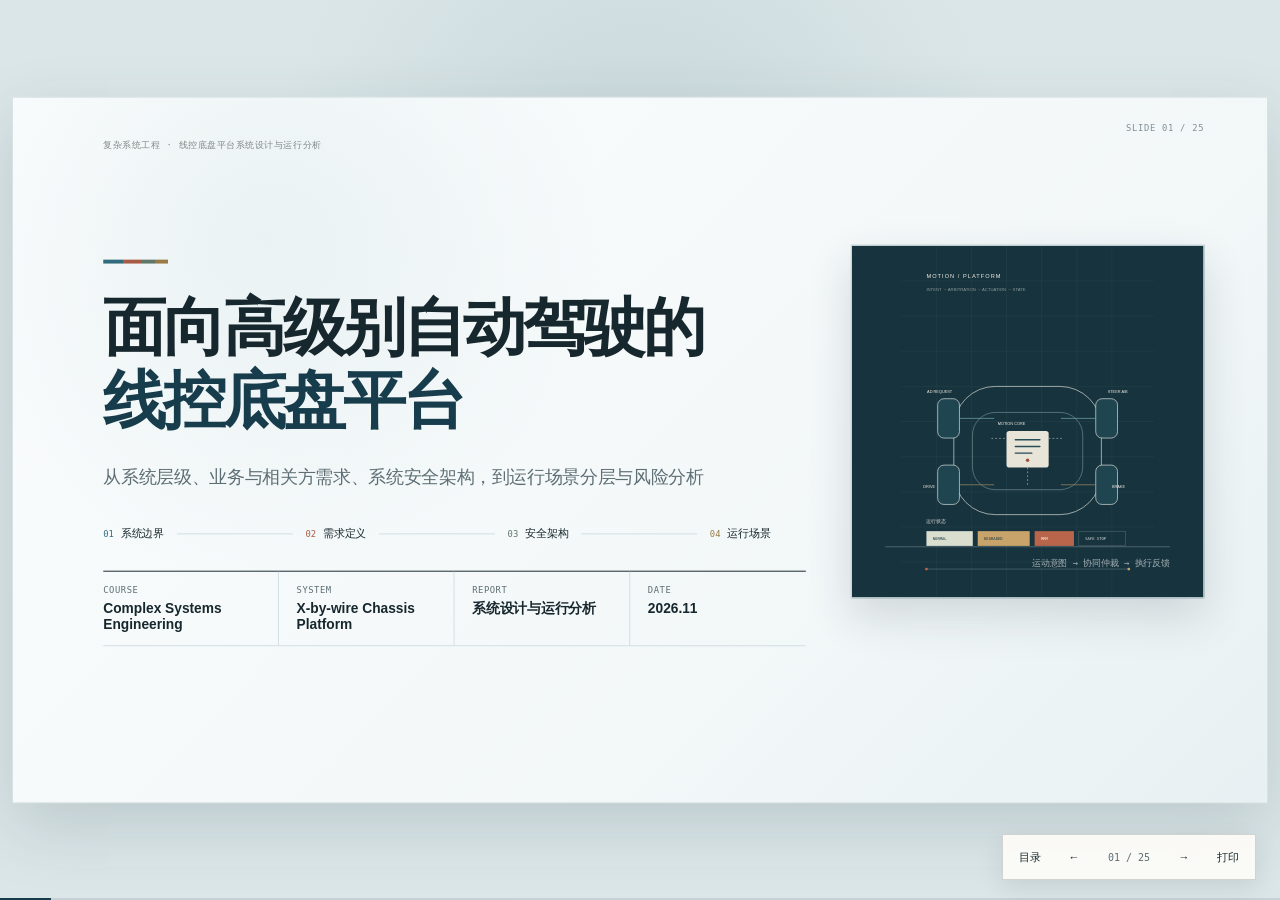
==== commit e6725ee2: "Refresh all course pages with unified technical visual system" ====
--- a/report/index.html
+++ b/report/index.html
@@ -380,7 +380,7 @@
 <svg aria-label="双通道转向、独立健康判断、锁存仲裁与最小风险机动架构" aria-labelledby="title desc" class="inline-illustration" role="img" viewbox="0 0 1200 700" xmlns="http://www.w3.org/2000/svg">
 <title id="title">双通道转向架构与故障降级</title>
 <desc id="desc">主通道失效后，独立健康判断将执行权交给热备通道，无法维持能力时进入MRM。</desc>
-<rect fill="#f1efe7" height="700" width="1200"></rect>
+<rect fill="#eef4f5" height="700" width="1200"></rect>
 <g opacity=".55" stroke="#d2cfc4" stroke-width="1">
 <path d="M0 100H1200M0 200H1200M0 300H1200M0 400H1200M0 500H1200M0 600H1200"></path>
 <path d="M100 0V700M200 0V700M300 0V700M400 0V700M500 0V700M600 0V700M700 0V700M800 0V700M900 0V700M1000 0V700M1100 0V700"></path>
@@ -631,7 +631,7 @@
 <svg aria-label="城市无保护路口低速左转场景与主要交通冲突" aria-labelledby="title desc" class="inline-illustration" role="img" viewbox="0 0 1200 760" xmlns="http://www.w3.org/2000/svg">
 <title id="title">南进口至西出口的城市路口低速左转</title>
 <desc id="desc">L4接驳车从南进口驶入无保护路口，在对向直行间隙确认后向左转入西出口；远侧人行横道有行人与非机动车。</desc>
-<rect fill="#eeece4" height="760" width="1200"></rect>
+<rect fill="#eef4f5" height="760" width="1200"></rect>
 <g fill="#284955">
 <rect height="760" width="260" x="470" y="0"></rect>
 <rect height="260" width="1200" x="0" y="250"></rect>
--- a/assets/report.css
+++ b/assets/report.css
@@ -1,19 +1,19 @@
 :root {
-  --paper: #f5f3ec;
-  --paper-2: #eae7de;
-  --white: #fcfbf7;
-  --ink: #1b2426;
-  --muted: #5d6768;
-  --line: #d3d0c6;
-  --navy: #294755;
-  --navy-soft: #e4eaeb;
-  --rust: #8e4c39;
-  --sage: #536b61;
-  --gold: #9a7639;
-  --steel: #3f6576;
-  --clay: #9b5b42;
-  --olive: #66735a;
-  --ochre: #9c793d;
+  --paper: #f4f7f8;
+  --paper-2: #e7eef0;
+  --white: #ffffff;
+  --ink: #17272e;
+  --muted: #5d6e74;
+  --line: #d1dfe3;
+  --navy: #173c4b;
+  --navy-soft: #e2edf0;
+  --rust: #a5543e;
+  --sage: #4f746a;
+  --gold: #8d7444;
+  --steel: #316b7e;
+  --clay: #a95b45;
+  --olive: #5f786b;
+  --ochre: #9a7b45;
   --sans: "Source Han Sans SC", "Noto Sans CJK SC", "Microsoft YaHei", sans-serif;
   --serif: "Source Han Serif SC", "Noto Serif CJK SC", "SimSun", serif;
   --mono: "Cascadia Mono", Consolas, monospace;
@@ -32,7 +32,9 @@
 body {
   overflow: hidden;
   color: var(--ink);
-  background: #d8d6cf;
+  background:
+    radial-gradient(circle at 50% 20%, rgba(62, 111, 123, 0.12), transparent 38%),
+    #dbe6e8;
   font-family: var(--sans);
   -webkit-font-smoothing: antialiased;
 }
@@ -59,7 +61,8 @@
   overflow: hidden;
   transform-origin: center center;
   background: var(--paper);
-  box-shadow: 0 18px 60px rgba(34, 40, 41, 0.16);
+  border: 1px solid rgba(74, 111, 121, 0.16);
+  box-shadow: 0 24px 64px rgba(31, 55, 63, 0.16);
 }
 
 .slide {
@@ -70,7 +73,9 @@
   display: none;
   flex-direction: column;
   padding: 44px 64px 38px;
-  background: var(--paper);
+  background:
+    radial-gradient(circle at 100% 0, rgba(78, 134, 146, 0.08), transparent 30%),
+    linear-gradient(135deg, #fbfdfd 0%, #f4f8f9 62%, #eaf1f3 100%);
 }
 
 .slide[data-page="03"],
@@ -133,6 +138,60 @@
   }
 }
 
+.slide.active .system-map div,
+.slide.active .contents-grid article {
+  animation: node-in 280ms ease-out both;
+}
+
+.slide.active .system-map div:nth-child(2),
+.slide.active .contents-grid article:nth-child(2) {
+  animation-delay: 35ms;
+}
+
+.slide.active .system-map div:nth-child(3),
+.slide.active .contents-grid article:nth-child(3) {
+  animation-delay: 70ms;
+}
+
+.slide.active .system-map div:nth-child(4),
+.slide.active .contents-grid article:nth-child(4) {
+  animation-delay: 105ms;
+}
+
+.slide.active .system-map div:nth-child(5) {
+  animation-delay: 140ms;
+}
+
+.slide.active .system-map div:nth-child(6) {
+  animation-delay: 175ms;
+}
+
+.slide.active .inline-illustration {
+  animation: diagram-in 360ms ease-out both;
+}
+
+@keyframes node-in {
+  from {
+    opacity: 0;
+    transform: translateY(7px);
+  }
+  to {
+    opacity: 1;
+    transform: translateY(0);
+  }
+}
+
+@keyframes diagram-in {
+  from {
+    opacity: 0;
+    transform: scale(0.992);
+  }
+  to {
+    opacity: 1;
+    transform: scale(1);
+  }
+}
+
 .slide::before {
   position: absolute;
   top: 26px;
@@ -144,11 +203,24 @@
   content: "复杂系统工程 · 线控底盘平台系统设计与运行分析";
 }
 
+.slide::after {
+  position: absolute;
+  top: 26px;
+  right: 64px;
+  color: #819094;
+  font-family: var(--mono);
+  font-size: 9px;
+  letter-spacing: 0.08em;
+  content: "SLIDE " attr(data-page) " / 25";
+}
+
 .cover {
   justify-content: center;
   padding: 72px 72px 66px 92px;
-  padding-right: 510px;
-  background: var(--paper);
+  padding-right: 470px;
+  background:
+    radial-gradient(circle at 20% 20%, rgba(65, 132, 146, 0.08), transparent 30%),
+    linear-gradient(135deg, #fbfdfd 0%, #f2f7f8 68%, #e7f0f2 100%);
 }
 
 .cover::before {
@@ -163,12 +235,18 @@
 
 .cover-visual {
   position: absolute;
-  inset: 0 0 0 auto;
+  top: 150px;
+  right: 64px;
+  bottom: auto;
+  left: auto;
   z-index: 1;
-  width: 39%;
+  width: 360px;
+  height: 360px;
   margin: 0;
   overflow: hidden;
+  border: 1px solid var(--line);
   background: #17343e;
+  box-shadow: 0 18px 42px rgba(35, 59, 66, 0.16);
 }
 
 .cover-visual img,
@@ -208,9 +286,9 @@
 .cover h1 {
   max-width: 690px;
   margin: 0;
-  font-family: var(--serif);
-  font-size: 66px;
-  font-weight: 600;
+  font-family: var(--sans);
+  font-size: 64px;
+  font-weight: 700;
   line-height: 1.16;
   letter-spacing: -0.045em;
 }
@@ -325,9 +403,9 @@
 
 .slide-head h2 {
   margin: 0;
-  font-family: var(--serif);
+  font-family: var(--sans);
   font-size: 36px;
-  font-weight: 600;
+  font-weight: 700;
   line-height: 1.3;
   letter-spacing: -0.025em;
 }
@@ -1069,8 +1147,23 @@
     page-break-after: always;
   }
 
+  .slide.active .system-map div,
+  .slide.active .contents-grid article,
+  .slide.active .inline-illustration {
+    animation: none !important;
+  }
+
   .deck-controls,
   .progress {
     display: none !important;
   }
 }
+
+@media (prefers-reduced-motion: reduce) {
+  .slide.active,
+  .slide.active .system-map div,
+  .slide.active .contents-grid article,
+  .slide.active .inline-illustration {
+    animation: none;
+  }
+}
